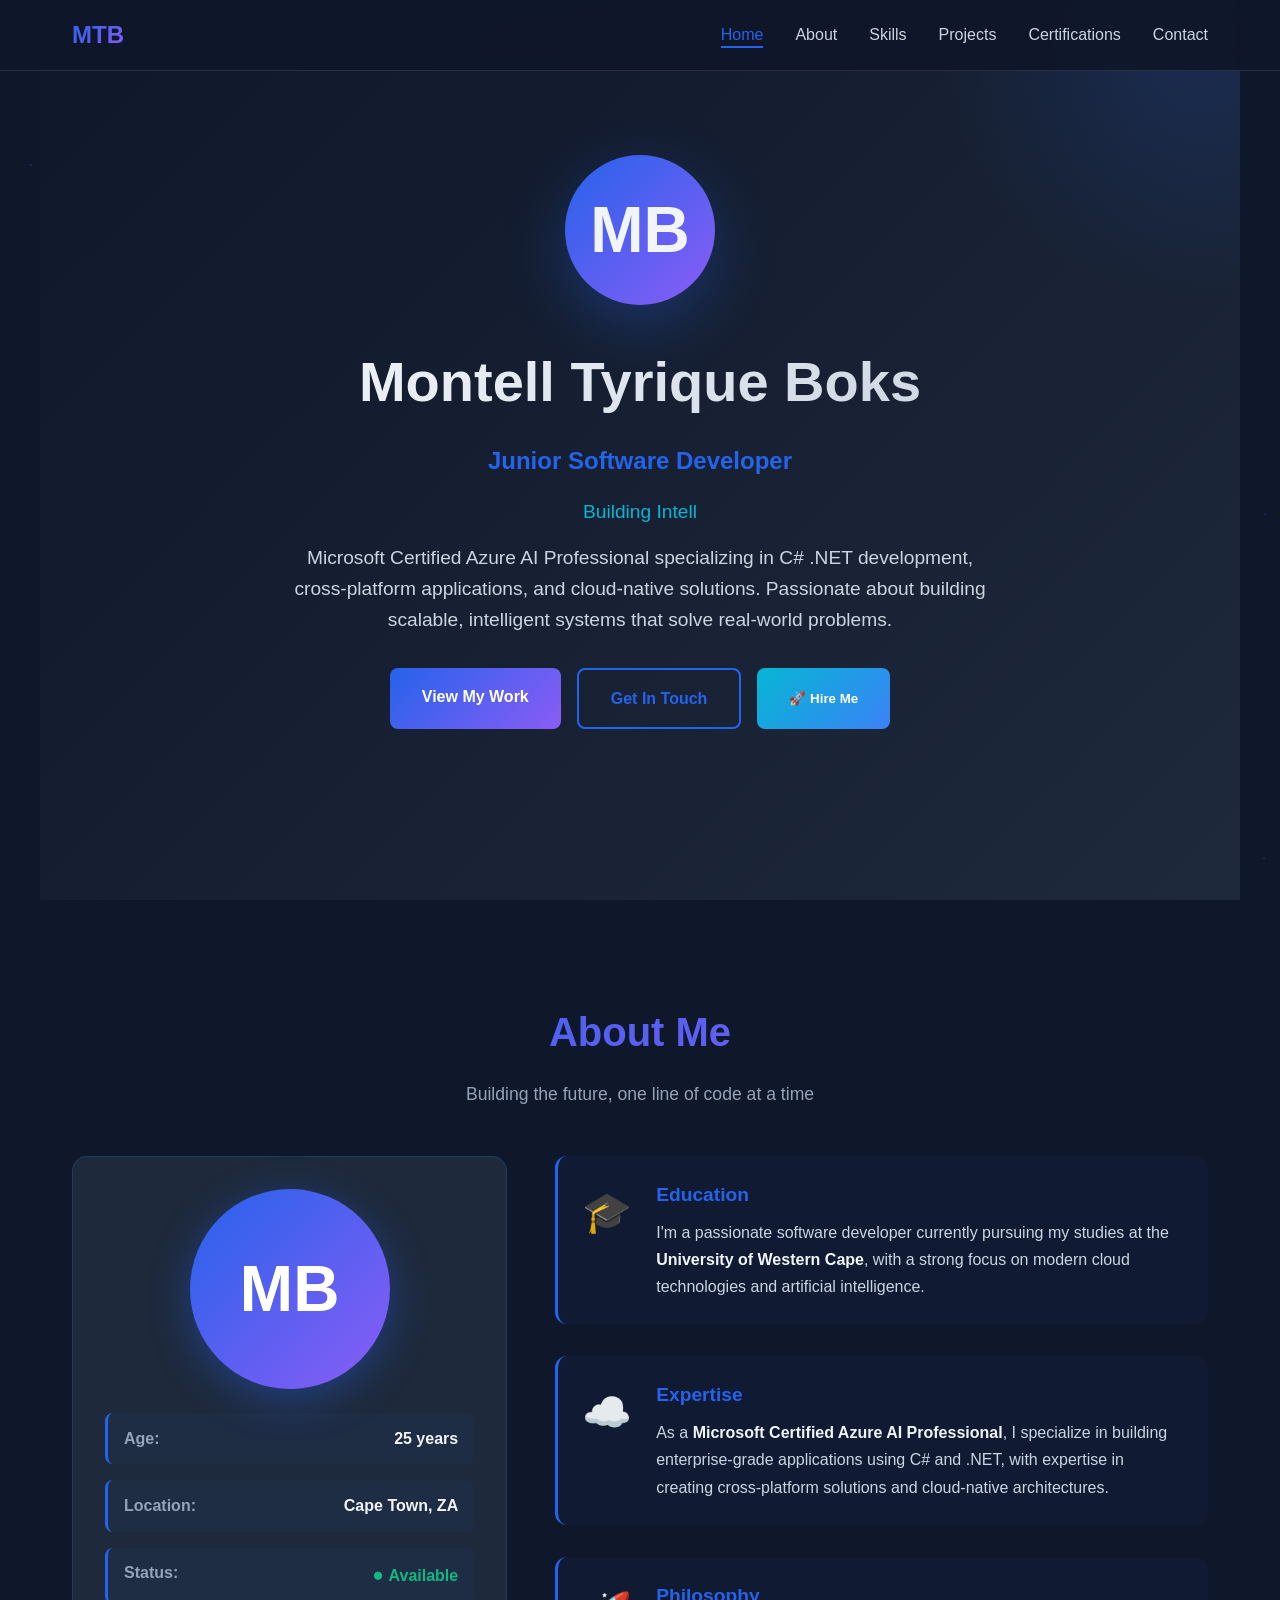
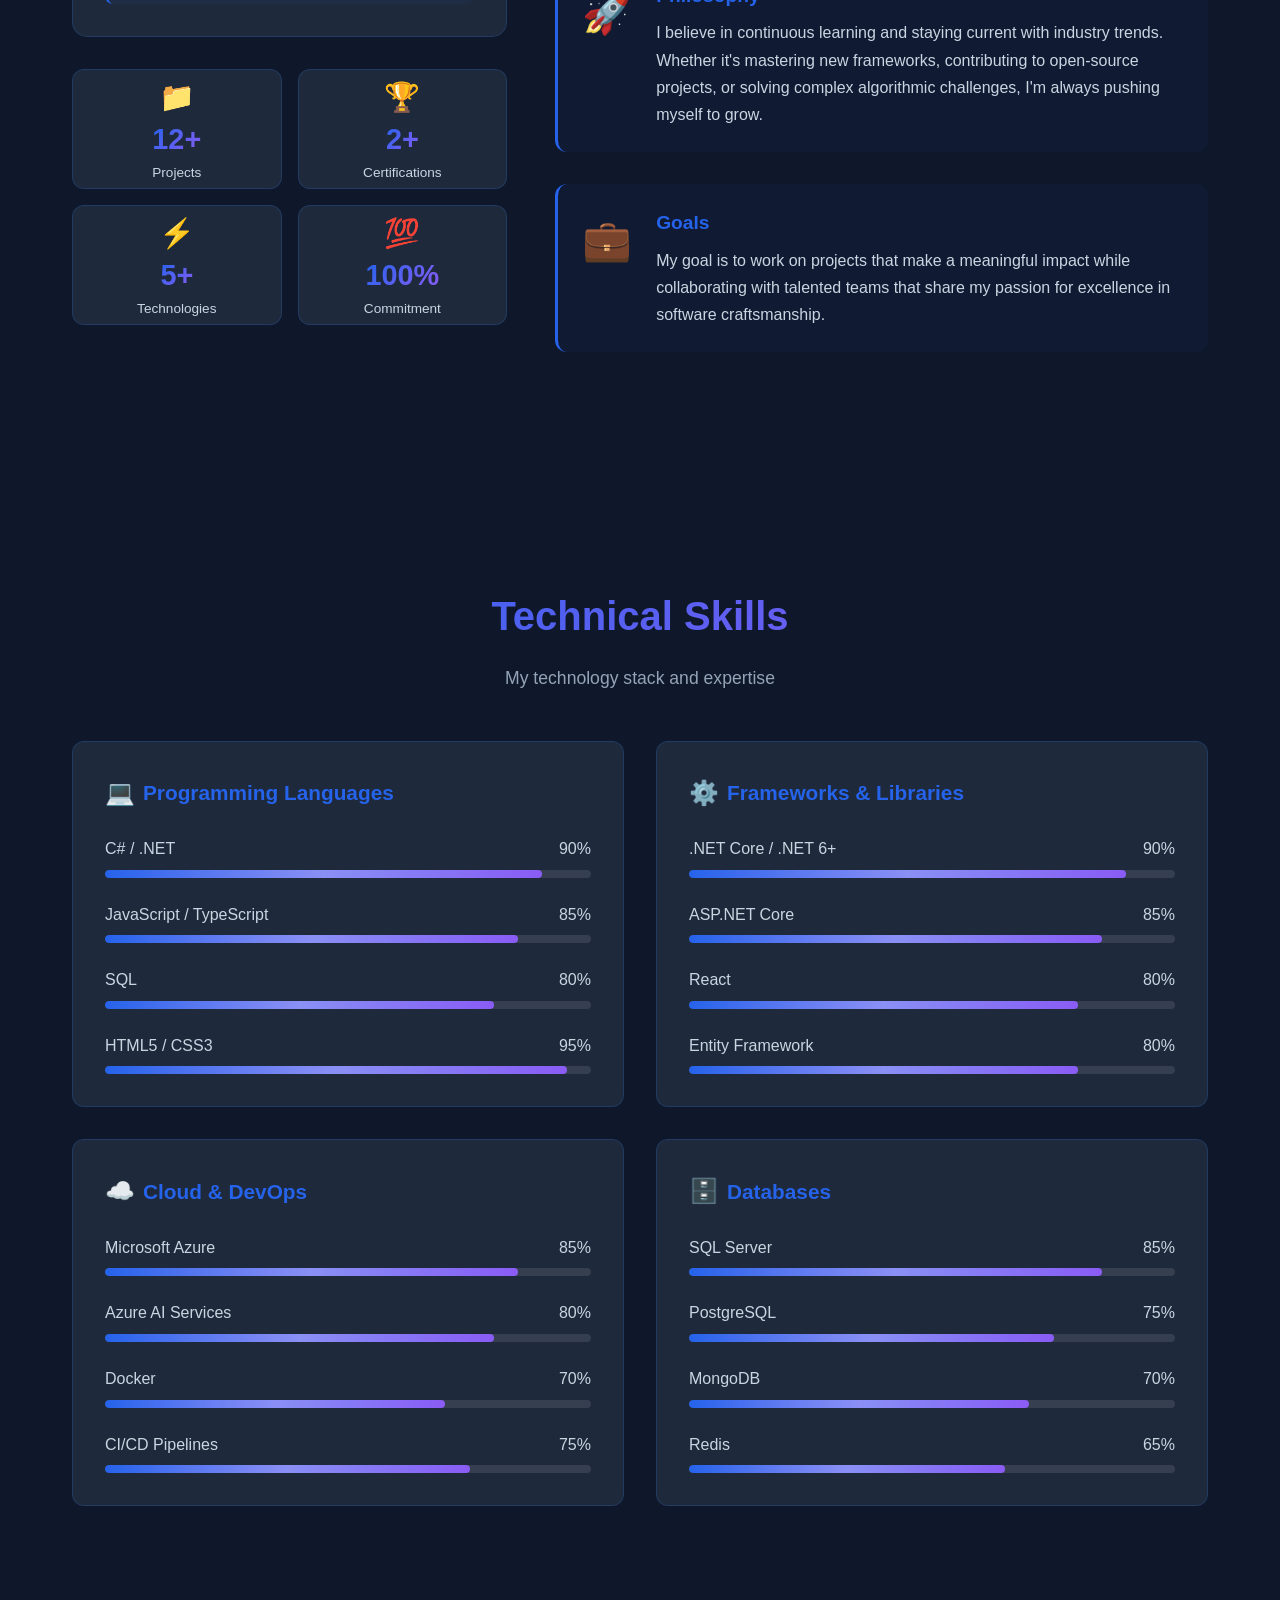
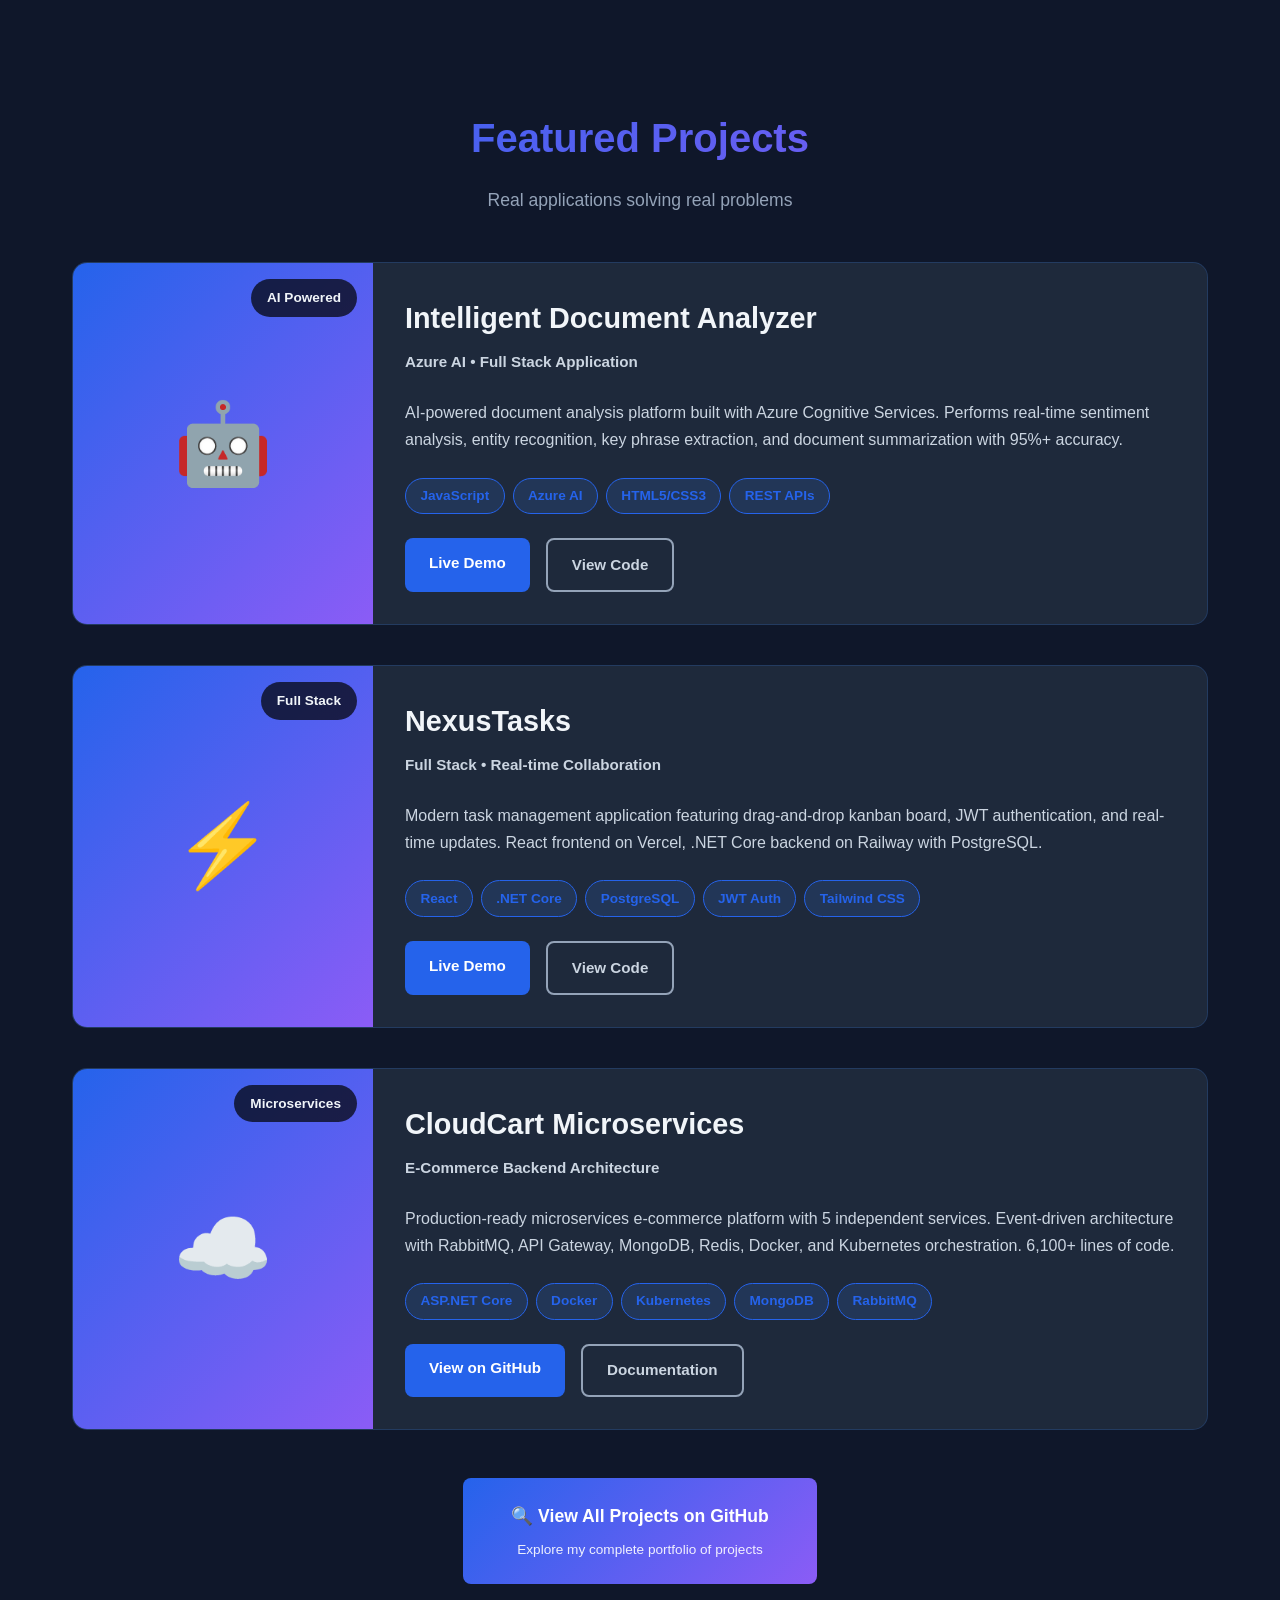
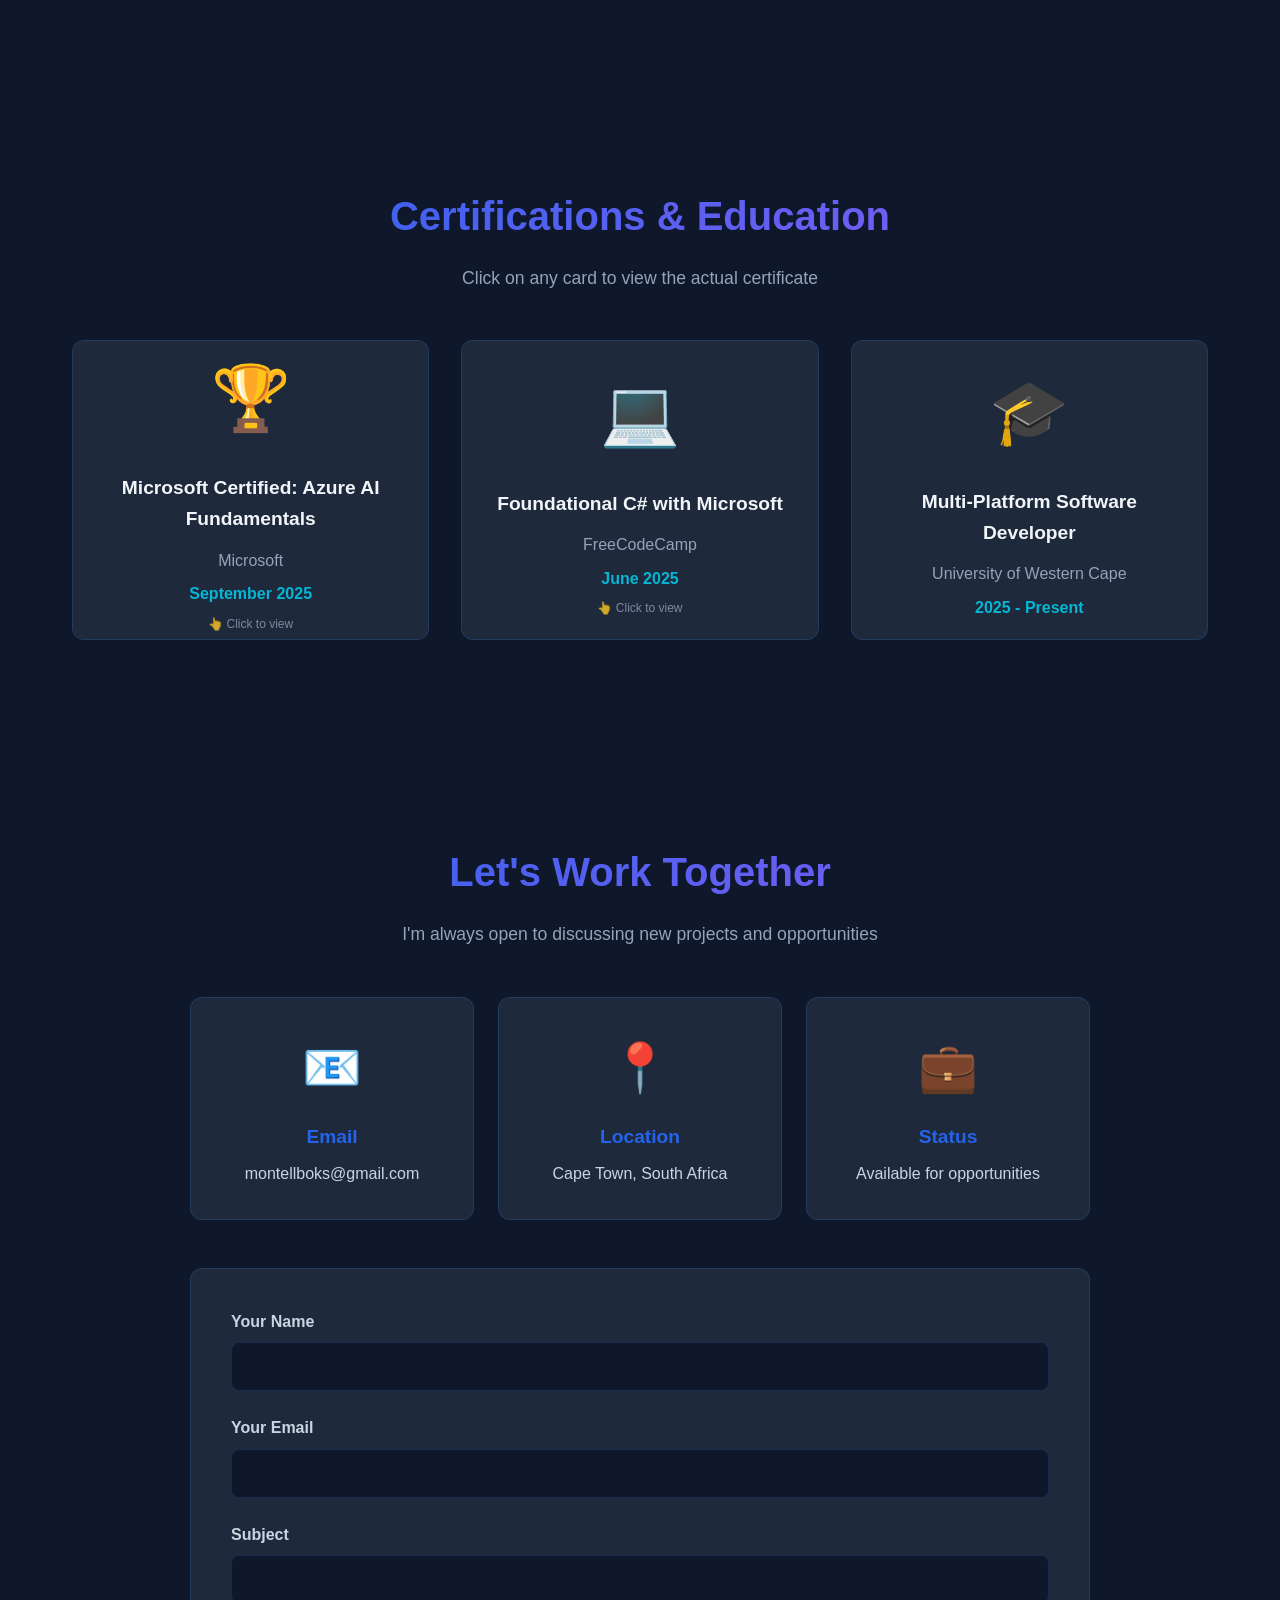
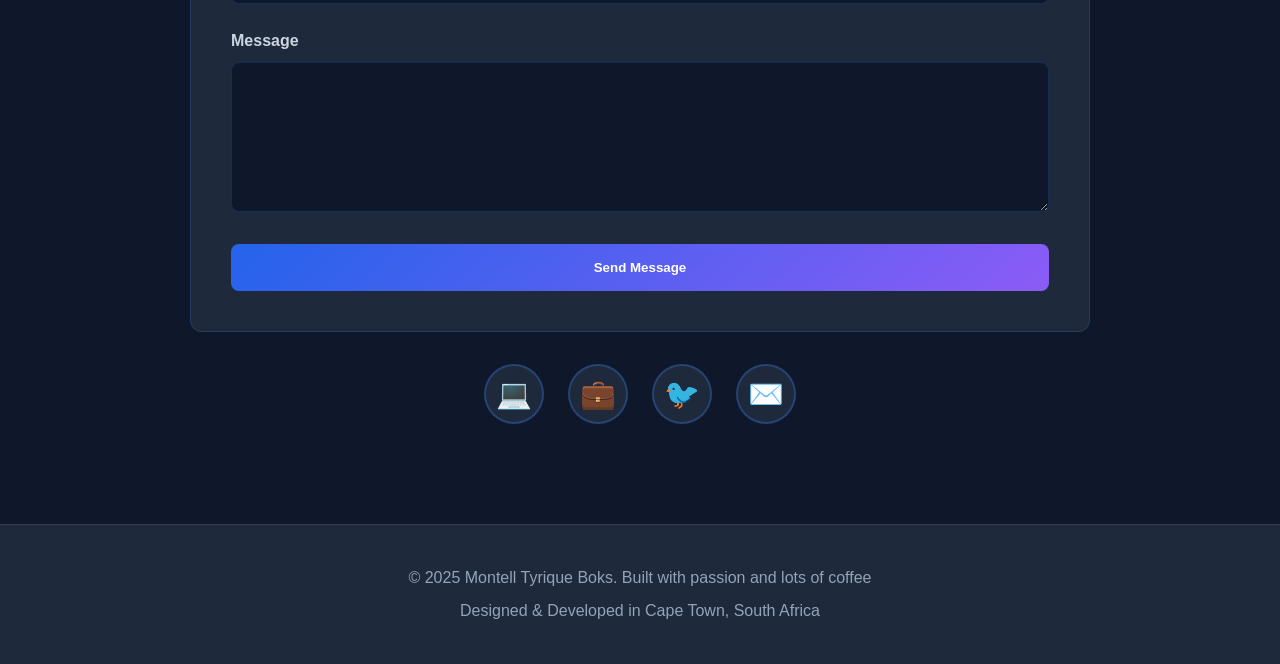
==== index.html @ 9120f316 "Add interactive flip cards with actual certificate images" ====
<!DOCTYPE html>
<html lang="en">
<head>
    <meta charset="UTF-8">
    <meta name="viewport" content="width=device-width, initial-scale=1.0">
    <title>Montell Tyrique Boks | Full Stack Developer | C# .NET | Azure AI</title>
    
    <!-- Meta tags for SEO and social sharing -->
    <meta name="description" content="Montell Tyrique Boks - Junior Software Developer specializing in C# .NET development, Azure Cloud, and AI solutions. Microsoft Certified Azure AI Professional based in Cape Town, South Africa.">
    <meta name="keywords" content="Montell Boks, Montell Tyrique Boks, Software Developer, C# Developer, .NET Developer, Azure Developer, Full Stack Developer, Cape Town Developer, South Africa Developer">
    <meta name="author" content="Montell Tyrique Boks">
    <meta name="robots" content="index, follow">
    <link rel="canonical" href="https://calm-dune-0801d2110.1.azurestaticapps.net/">
    
    <!-- Social media preview tags -->
    <meta property="og:title" content="Montell Tyrique Boks | Full Stack Developer">
    <meta property="og:description" content="Junior Software Developer specializing in C# .NET, Azure Cloud, and AI solutions. Microsoft Certified Azure AI Professional.">
    <meta property="og:type" content="website">
    <meta property="og:url" content="https://calm-dune-0801d2110.1.azurestaticapps.net/">
    <meta property="og:site_name" content="Montell Boks Portfolio">
    
    <!-- Twitter sharing tags -->
    <meta name="twitter:card" content="summary_large_image">
    <meta name="twitter:title" content="Montell Tyrique Boks | Full Stack Developer">
    <meta name="twitter:description" content="Junior Software Developer specializing in C# .NET, Azure Cloud, and AI solutions.">
    
    <!-- Structured data for better Google search results -->
    <script type="application/ld+json">
    {
      "@context": "https://schema.org",
      "@type": "Person",
      "name": "Montell Tyrique Boks",
      "alternateName": "Montell Boks",
      "jobTitle": "Junior Software Developer",
      "description": "Microsoft Certified Azure AI Professional specializing in C# .NET development and cloud-native solutions",
      "url": "https://calm-dune-0801d2110.1.azurestaticapps.net/",
      "address": {
        "@type": "PostalAddress",
        "addressLocality": "Cape Town",
        "addressCountry": "ZA"
      },
      "alumniOf": {
        "@type": "Organization",
        "name": "University of Western Cape"
      },
      "knowsAbout": ["C#", ".NET", "Azure", "JavaScript", "React", "Docker", "Kubernetes", "Artificial Intelligence"],
      "hasCredential": [
        {
          "@type": "EducationalOccupationalCredential",
          "name": "Microsoft Certified: Azure AI Fundamentals"
        },
        {
          "@type": "EducationalOccupationalCredential",
          "name": "Foundational C# Certification"
        }
      ]
    }
    </script>
    
    <link rel="stylesheet" href="styles.css">
</head>
<body>
    <div id="particles"></div>

    <nav id="navbar">
        <div class="container">
            <div class="logo">MTB</div>
            <ul>
                <li><a href="#home" class="nav-link active">Home</a></li>
                <li><a href="#about" class="nav-link">About</a></li>
                <li><a href="#skills" class="nav-link">Skills</a></li>
                <li><a href="#projects" class="nav-link">Projects</a></li>
                <li><a href="#certifications" class="nav-link">Certifications</a></li>
                <li><a href="#contact" class="nav-link">Contact</a></li>
            </ul>
        </div>
    </nav>

    <!-- Main hero/landing section -->
    <section class="hero visible" id="home">
        <div class="hero-content">
            <div class="hero-avatar">MB</div>
            <h1>Montell Tyrique Boks</h1>
            <div class="subtitle">Junior Software Developer</div>
            <div class="typing-text" id="typingText"></div>
            <p class="tagline">Microsoft Certified Azure AI Professional specializing in C# .NET development, cross-platform applications, and cloud-native solutions. Passionate about building scalable, intelligent systems that solve real-world problems.</p>
            <div class="hero-buttons">
                <a href="#projects" class="btn btn-primary">View My Work</a>
                <a href="#contact" class="btn btn-secondary">Get In Touch</a>
                <button class="btn btn-accent" id="hireMeBtn">🚀 Hire Me</button>
            </div>
        </div>
    </section>

    <!-- About me section with profile info -->
    <section id="about" class="section reveal">
        <div class="container">
            <h2>About Me</h2>
            <p class="section-subtitle">Building the future, one line of code at a time</p>
            <div class="about-content">
                <div class="about-left">
                    <div class="profile-image-container">
                        <div class="profile-image">
                            <div class="profile-placeholder">
                                <span>MB</span>
                            </div>
                            <!-- TODO: Replace placeholder with actual photo when ready -->
                            <!-- <img src="your-photo.jpg" alt="Montell Boks"> -->
                        </div>
                        <div class="profile-info-quick">
                            <div class="quick-info-item">
                                <span class="info-label">Age:</span>
                                <span class="info-value">25 years</span>
                            </div>
                            <div class="quick-info-item">
                                <span class="info-label">Location:</span>
                                <span class="info-value">Cape Town, ZA</span>
                            </div>
                            <div class="quick-info-item">
                                <span class="info-label">Status:</span>
                                <span class="info-value status-available">Available</span>
                            </div>
                        </div>
                    </div>
                    <div class="stats-grid">
                        <div class="stat-card flip-card">
                            <div class="flip-card-inner">
                                <div class="flip-card-front">
                                    <div class="stat-icon">📁</div>
                                    <div class="stat-number">12+</div>
                                    <div class="stat-label">Projects</div>
                                </div>
                                <div class="flip-card-back">
                                    <h4>Projects</h4>
                                    <p>Real-world applications including AI tools, full-stack web apps, and microservices.</p>
                                </div>
                            </div>
                        </div>
                        <div class="stat-card flip-card">
                            <div class="flip-card-inner">
                                <div class="flip-card-front">
                                    <div class="stat-icon">🏆</div>
                                    <div class="stat-number">2+</div>
                                    <div class="stat-label">Certifications</div>
                                </div>
                                <div class="flip-card-back">
                                    <h4>Certifications</h4>
                                    <p>Microsoft Azure AI Fundamentals & Foundational C# certification.</p>
                                </div>
                            </div>
                        </div>
                        <div class="stat-card flip-card">
                            <div class="flip-card-inner">
                                <div class="flip-card-front">
                                    <div class="stat-icon">⚡</div>
                                    <div class="stat-number">5+</div>
                                    <div class="stat-label">Technologies</div>
                                </div>
                                <div class="flip-card-back">
                                    <h4>Tech Stack</h4>
                                    <p>C#/.NET, JavaScript/React, Azure Cloud, Docker/Kubernetes, SQL/NoSQL.</p>
                                </div>
                            </div>
                        </div>
                        <div class="stat-card flip-card">
                            <div class="flip-card-inner">
                                <div class="flip-card-front">
                                    <div class="stat-icon">💯</div>
                                    <div class="stat-number">100%</div>
                                    <div class="stat-label">Commitment</div>
                                </div>
                                <div class="flip-card-back">
                                    <h4>Dedication</h4>
                                    <p>High-quality code, meeting deadlines, delivering excellence.</p>
                                </div>
                            </div>
                        </div>
                    </div>
                </div>
                <div class="about-text">
                    <div class="about-highlight">
                        <div class="highlight-icon">🎓</div>
                        <div>
                            <h4>Education</h4>
                            <p>I'm a passionate software developer currently pursuing my studies at the <strong>University of Western Cape</strong>, with a strong focus on modern cloud technologies and artificial intelligence.</p>
                        </div>
                    </div>
                    <div class="about-highlight">
                        <div class="highlight-icon">☁️</div>
                        <div>
                            <h4>Expertise</h4>
                            <p>As a <strong>Microsoft Certified Azure AI Professional</strong>, I specialize in building enterprise-grade applications using C# and .NET, with expertise in creating cross-platform solutions and cloud-native architectures.</p>
                        </div>
                    </div>
                    <div class="about-highlight">
                        <div class="highlight-icon">🚀</div>
                        <div>
                            <h4>Philosophy</h4>
                            <p>I believe in continuous learning and staying current with industry trends. Whether it's mastering new frameworks, contributing to open-source projects, or solving complex algorithmic challenges, I'm always pushing myself to grow.</p>
                        </div>
                    </div>
                    <div class="about-highlight">
                        <div class="highlight-icon">💼</div>
                        <div>
                            <h4>Goals</h4>
                            <p>My goal is to work on projects that make a meaningful impact while collaborating with talented teams that share my passion for excellence in software craftsmanship.</p>
                        </div>
                    </div>
                </div>
            </div>
        </div>
    </section>

    <!-- Technical skills with animated progress bars -->
    <section id="skills" class="section reveal">
        <div class="container">
            <h2>Technical Skills</h2>
            <p class="section-subtitle">My technology stack and expertise</p>
            <div class="skills-grid">
                <div class="skill-category">
                    <h3><span class="skill-icon">💻</span> Programming Languages</h3>
                    <div class="skill">
                        <div class="skill-info">
                            <span>C# / .NET</span>
                            <span>90%</span>
                        </div>
                        <div class="skill-bar">
                            <div class="skill-fill" style="width: 90%"></div>
                        </div>
                    </div>
                    <div class="skill">
                        <div class="skill-info">
                            <span>JavaScript / TypeScript</span>
                            <span>85%</span>
                        </div>
                        <div class="skill-bar">
                            <div class="skill-fill" style="width: 85%"></div>
                        </div>
                    </div>
                    <div class="skill">
                        <div class="skill-info">
                            <span>SQL</span>
                            <span>80%</span>
                        </div>
                        <div class="skill-bar">
                            <div class="skill-fill" style="width: 80%"></div>
                        </div>
                    </div>
                    <div class="skill">
                        <div class="skill-info">
                            <span>HTML5 / CSS3</span>
                            <span>95%</span>
                        </div>
                        <div class="skill-bar">
                            <div class="skill-fill" style="width: 95%"></div>
                        </div>
                    </div>
                </div>

                <div class="skill-category">
                    <h3><span class="skill-icon">⚙️</span> Frameworks & Libraries</h3>
                    <div class="skill">
                        <div class="skill-info">
                            <span>.NET Core / .NET 6+</span>
                            <span>90%</span>
                        </div>
                        <div class="skill-bar">
                            <div class="skill-fill" style="width: 90%"></div>
                        </div>
                    </div>
                    <div class="skill">
                        <div class="skill-info">
                            <span>ASP.NET Core</span>
                            <span>85%</span>
                        </div>
                        <div class="skill-bar">
                            <div class="skill-fill" style="width: 85%"></div>
                        </div>
                    </div>
                    <div class="skill">
                        <div class="skill-info">
                            <span>React</span>
                            <span>80%</span>
                        </div>
                        <div class="skill-bar">
                            <div class="skill-fill" style="width: 80%"></div>
                        </div>
                    </div>
                    <div class="skill">
                        <div class="skill-info">
                            <span>Entity Framework</span>
                            <span>80%</span>
                        </div>
                        <div class="skill-bar">
                            <div class="skill-fill" style="width: 80%"></div>
                        </div>
                    </div>
                </div>

                <div class="skill-category">
                    <h3><span class="skill-icon">☁️</span> Cloud & DevOps</h3>
                    <div class="skill">
                        <div class="skill-info">
                            <span>Microsoft Azure</span>
                            <span>85%</span>
                        </div>
                        <div class="skill-bar">
                            <div class="skill-fill" style="width: 85%"></div>
                        </div>
                    </div>
                    <div class="skill">
                        <div class="skill-info">
                            <span>Azure AI Services</span>
                            <span>80%</span>
                        </div>
                        <div class="skill-bar">
                            <div class="skill-fill" style="width: 80%"></div>
                        </div>
                    </div>
                    <div class="skill">
                        <div class="skill-info">
                            <span>Docker</span>
                            <span>70%</span>
                        </div>
                        <div class="skill-bar">
                            <div class="skill-fill" style="width: 70%"></div>
                        </div>
                    </div>
                    <div class="skill">
                        <div class="skill-info">
                            <span>CI/CD Pipelines</span>
                            <span>75%</span>
                        </div>
                        <div class="skill-bar">
                            <div class="skill-fill" style="width: 75%"></div>
                        </div>
                    </div>
                </div>

                <div class="skill-category">
                    <h3><span class="skill-icon">🗄️</span> Databases</h3>
                    <div class="skill">
                        <div class="skill-info">
                            <span>SQL Server</span>
                            <span>85%</span>
                        </div>
                        <div class="skill-bar">
                            <div class="skill-fill" style="width: 85%"></div>
                        </div>
                    </div>
                    <div class="skill">
                        <div class="skill-info">
                            <span>PostgreSQL</span>
                            <span>75%</span>
                        </div>
                        <div class="skill-bar">
                            <div class="skill-fill" style="width: 75%"></div>
                        </div>
                    </div>
                    <div class="skill">
                        <div class="skill-info">
                            <span>MongoDB</span>
                            <span>70%</span>
                        </div>
                        <div class="skill-bar">
                            <div class="skill-fill" style="width: 70%"></div>
                        </div>
                    </div>
                    <div class="skill">
                        <div class="skill-info">
                            <span>Redis</span>
                            <span>65%</span>
                        </div>
                        <div class="skill-bar">
                            <div class="skill-fill" style="width: 65%"></div>
                        </div>
                    </div>
                </div>
            </div>
        </div>
    </section>

    <!-- Featured projects showcase -->
    <section id="projects" class="section reveal">
        <div class="container">
            <h2>Featured Projects</h2>
            <p class="section-subtitle">Real applications solving real problems</p>
            <div class="projects-grid">
                <div class="project-card">
                    <div class="project-image">
                        <span class="project-emoji">🤖</span>
                        <div class="project-badge">AI Powered</div>
                    </div>
                    <div class="project-content">
                        <h3>Intelligent Document Analyzer</h3>
                        <p class="project-type">Azure AI • Full Stack Application</p>
                        <p>AI-powered document analysis platform built with Azure Cognitive Services. Performs real-time sentiment analysis, entity recognition, key phrase extraction, and document summarization with 95%+ accuracy.</p>
                        <div class="tech-tags">
                            <span>JavaScript</span>
                            <span>Azure AI</span>
                            <span>HTML5/CSS3</span>
                            <span>REST APIs</span>
                        </div>
                        <div class="project-links">
                            <a href="https://monty0206.github.io/document-analyzer/" target="_blank" class="btn-demo">Live Demo</a>
                            <a href="https://github.com/Monty0206/document-analyzer" target="_blank" class="btn-code">View Code</a>
                        </div>
                    </div>
                </div>

                <div class="project-card">
                    <div class="project-image">
                        <span class="project-emoji">⚡</span>
                        <div class="project-badge">Full Stack</div>
                    </div>
                    <div class="project-content">
                        <h3>NexusTasks</h3>
                        <p class="project-type">Full Stack • Real-time Collaboration</p>
                        <p>Modern task management application featuring drag-and-drop kanban board, JWT authentication, and real-time updates. React frontend on Vercel, .NET Core backend on Railway with PostgreSQL.</p>
                        <div class="tech-tags">
                            <span>React</span>
                            <span>.NET Core</span>
                            <span>PostgreSQL</span>
                            <span>JWT Auth</span>
                            <span>Tailwind CSS</span>
                        </div>
                        <div class="project-links">
                            <a href="https://nexustasks.vercel.app" target="_blank" class="btn-demo">Live Demo</a>
                            <a href="https://github.com/Monty0206/nexustasks" target="_blank" class="btn-code">View Code</a>
                        </div>
                    </div>
                </div>

                <div class="project-card">
                    <div class="project-image">
                        <span class="project-emoji">☁️</span>
                        <div class="project-badge">Microservices</div>
                    </div>
                    <div class="project-content">
                        <h3>CloudCart Microservices</h3>
                        <p class="project-type">E-Commerce Backend Architecture</p>
                        <p>Production-ready microservices e-commerce platform with 5 independent services. Event-driven architecture with RabbitMQ, API Gateway, MongoDB, Redis, Docker, and Kubernetes orchestration. 6,100+ lines of code.</p>
                        <div class="tech-tags">
                            <span>ASP.NET Core</span>
                            <span>Docker</span>
                            <span>Kubernetes</span>
                            <span>MongoDB</span>
                            <span>RabbitMQ</span>
                        </div>
                        <div class="project-links">
                            <a href="https://github.com/Monty0206/CloudCart-Microservices" target="_blank" class="btn-demo">View on GitHub</a>
                            <a href="https://github.com/Monty0206/CloudCart-Microservices/blob/main/README.md" target="_blank" class="btn-code">Documentation</a>
                        </div>
                    </div>
                </div>

                <!-- Project card template for adding new projects later -->
                <!-- 
                <div class="project-card">
                    <div class="project-image">
                        <span class="project-emoji">🎯</span>
                        <div class="project-badge">Badge Text</div>
                    </div>
                    <div class="project-content">
                        <h3>Project Title</h3>
                        <p class="project-type">Type • Tech Stack</p>
                        <p>Brief description of what this project does and the problems it solves.</p>
                        <div class="tech-tags">
                            <span>Tech1</span>
                            <span>Tech2</span>
                            <span>Tech3</span>
                        </div>
                        <div class="project-links">
                            <a href="#" target="_blank" class="btn-demo">Live Demo</a>
                            <a href="#" target="_blank" class="btn-code">View Code</a>
                        </div>
                    </div>
                </div>
                -->
            </div>
            <div class="view-more-projects">
                <a href="https://github.com/Monty0206?tab=repositories" target="_blank" class="btn btn-primary btn-large">
                    <span>🔍 View All Projects on GitHub</span>
                    <small>Explore my complete portfolio of projects</small>
                </a>
            </div>
        </div>
    </section>

    <!-- Professional certifications and credentials -->
    <section id="certifications" class="section reveal">
        <div class="container">
            <h2>Certifications & Education</h2>
            <p class="section-subtitle">Click on any card to view the actual certificate</p>
            <div class="cert-grid">
                <div class="cert-card cert-flip-card" onclick="this.classList.toggle('flipped')">
                    <div class="cert-flip-inner">
                        <div class="cert-flip-front">
                            <div class="cert-icon">🏆</div>
                            <h3>Microsoft Certified: Azure AI Fundamentals</h3>
                            <p class="cert-org">Microsoft</p>
                            <p class="cert-date">September 2025</p>
                            <p class="flip-hint-small">👆 Click to view</p>
                        </div>
                        <div class="cert-flip-back">
                            <img src="images/azure-ai-cert.png" alt="Azure AI Certificate">
                        </div>
                    </div>
                </div>
                <div class="cert-card cert-flip-card" onclick="this.classList.toggle('flipped')">
                    <div class="cert-flip-inner">
                        <div class="cert-flip-front">
                            <div class="cert-icon">💻</div>
                            <h3>Foundational C# with Microsoft</h3>
                            <p class="cert-org">FreeCodeCamp</p>
                            <p class="cert-date">June 2025</p>
                            <p class="flip-hint-small">👆 Click to view</p>
                        </div>
                        <div class="cert-flip-back">
                            <img src="images/freecodecamp-cert.png" alt="FreeCodeCamp Certificate">
                        </div>
                    </div>
                </div>
                <div class="cert-card" style="height: 300px; padding: 2.5rem; display: flex; flex-direction: column; justify-content: center; align-items: center;">
                    <div class="cert-icon">🎓</div>
                    <h3>Multi-Platform Software Developer</h3>
                    <p class="cert-org">University of Western Cape</p>
                    <p class="cert-date">2025 - Present</p>
                </div>
            </div>
        </div>
    </section>

    <!-- Contact form and information -->
    <section id="contact" class="section reveal">
        <div class="container">
            <h2>Let's Work Together</h2>
            <p class="section-subtitle">I'm always open to discussing new projects and opportunities</p>
            <div class="contact-container">
                <div class="contact-info-cards">
                    <div class="info-card">
                        <div class="info-icon">📧</div>
                        <h4>Email</h4>
                        <p>montellboks@gmail.com</p>
                    </div>
                    <div class="info-card">
                        <div class="info-icon">📍</div>
                        <h4>Location</h4>
                        <p>Cape Town, South Africa</p>
                    </div>
                    <div class="info-card">
                        <div class="info-icon">💼</div>
                        <h4>Status</h4>
                        <p>Available for opportunities</p>
                    </div>
                </div>
                <form class="contact-form" action="https://formspree.io/f/mjkaeoqw" method="POST">
                    <div class="form-group">
                        <label for="name">Your Name</label>
                        <input type="text" id="name" name="name" required>
                    </div>
                    <div class="form-group">
                        <label for="email">Your Email</label>
                        <input type="email" id="email" name="email" required>
                    </div>
                    <div class="form-group">
                        <label for="subject">Subject</label>
                        <input type="text" id="subject" name="subject" required>
                    </div>
                    <div class="form-group">
                        <label for="message">Message</label>
                        <textarea id="message" name="message" required></textarea>
                    </div>
                    <button type="submit" class="btn btn-primary btn-full">Send Message</button>
                </form>
                <div class="social-links">
                    <a href="https://github.com/Monty0206" target="_blank" title="GitHub">💻</a>
                    <a href="https://linkedin.com/in/montell-boks-37b9a219b" target="_blank" title="LinkedIn">💼</a>
                    <a href="https://twitter.com/montellboks" target="_blank" title="Twitter">🐦</a>
                    <a href="mailto:montellboks@gmail.com" title="Email">✉️</a>
                </div>
            </div>
        </div>
    </section>

    <!-- Hire me modal with detailed value propositions -->
    <div id="hireMeModal" class="modal">
        <div class="modal-content">
            <span class="modal-close" id="closeModal">&times;</span>
            <h2 class="modal-title">Why You Should Hire Me</h2>
            <p class="modal-subtitle">A proven track record of delivering high-impact solutions</p>
            
            <!-- My value propositions -->
            <div class="value-grid">
                <div class="value-card">
                    <div class="value-icon">🚀</div>
                    <h3>Fast Learner & Problem Solver</h3>
                    <p>Quickly adapt to new technologies and frameworks. Self-taught in Azure AI, microservices architecture, and modern full-stack development.</p>
                </div>
                <div class="value-card">
                    <div class="value-icon">💡</div>
                    <h3>Innovation-Driven</h3>
                    <p>Built AI-powered applications using Azure Cognitive Services with 95%+ accuracy. Always exploring cutting-edge solutions to complex problems.</p>
                </div>
                <div class="value-card">
                    <div class="value-icon">🎯</div>
                    <h3>Results-Oriented</h3>
                    <p>Delivered production-ready applications with 6,100+ lines of enterprise-grade code. Focus on scalability, performance, and user experience.</p>
                </div>
            </div>

            <!-- Notable achievements and metrics -->
            <div class="achievements-section">
                <h3 class="section-heading">Key Achievements</h3>
                <div class="achievements-grid">
                    <div class="achievement-card">
                        <div class="achievement-icon">🏆</div>
                        <div class="achievement-content">
                            <h4>Microsoft Certified</h4>
                            <p>Azure AI Fundamentals - Demonstrating expertise in cloud AI services and intelligent applications</p>
                        </div>
                    </div>
                    <div class="achievement-card">
                        <div class="achievement-icon">⚡</div>
                        <div class="achievement-content">
                            <h4>Full-Stack Excellence</h4>
                            <p>Built and deployed complete applications from React frontends to .NET Core backends with PostgreSQL databases</p>
                        </div>
                    </div>
                    <div class="achievement-card">
                        <div class="achievement-icon">☁️</div>
                        <div class="achievement-content">
                            <h4>Cloud-Native Architecture</h4>
                            <p>Designed microservices platform with Docker, Kubernetes, and event-driven architecture using RabbitMQ</p>
                        </div>
                    </div>
                    <div class="achievement-card">
                        <div class="achievement-icon">🔐</div>
                        <div class="achievement-content">
                            <h4>Security Best Practices</h4>
                            <p>Implemented JWT authentication, secure API endpoints, and followed industry-standard security protocols</p>
                        </div>
                    </div>
                </div>
            </div>

            <!-- Skills and expertise breakdown -->
            <div class="expertise-section">
                <h3 class="section-heading">What I Bring to Your Team</h3>
                <div class="expertise-grid">
                    <div class="expertise-column">
                        <h4>💻 Technical Skills</h4>
                        <ul>
                            <li>C# / .NET Core & ASP.NET</li>
                            <li>React, JavaScript, TypeScript</li>
                            <li>Azure Cloud Services & AI</li>
                            <li>Docker & Kubernetes</li>
                            <li>SQL Server, PostgreSQL, MongoDB</li>
                            <li>RESTful APIs & Microservices</li>
                        </ul>
                    </div>
                    <div class="expertise-column">
                        <h4>🌟 Soft Skills</h4>
                        <ul>
                            <li>Strong problem-solving abilities</li>
                            <li>Excellent communication</li>
                            <li>Self-motivated & proactive</li>
                            <li>Team collaboration</li>
                            <li>Continuous learning mindset</li>
                            <li>Attention to detail</li>
                        </ul>
                    </div>
                    <div class="expertise-column">
                        <h4>🎯 Project Impact</h4>
                        <ul>
                            <li>12+ completed projects</li>
                            <li>6,100+ lines of production code</li>
                            <li>95%+ AI accuracy rates</li>
                            <li>Real-time application features</li>
                            <li>Scalable architecture design</li>
                            <li>Clean, maintainable code</li>
                        </ul>
                    </div>
                </div>
            </div>

            <!-- Project highlights for recruiters -->
            <div class="project-highlights">
                <h3 class="section-heading">Featured Work</h3>
                <div class="highlight-grid">
                    <a href="https://monty0206.github.io/document-analyzer/" target="_blank" class="highlight-card">
                        <div class="highlight-image">
                            <div class="highlight-badge">AI Powered</div>
                            <span class="highlight-emoji">🤖</span>
                        </div>
                        <div class="highlight-info">
                            <h4>Intelligent Document Analyzer</h4>
                            <p>Azure AI platform for real-time document analysis</p>
                            <span class="highlight-link">View Live Demo →</span>
                        </div>
                    </a>
                    <a href="https://nexustasks.vercel.app" target="_blank" class="highlight-card">
                        <div class="highlight-image">
                            <div class="highlight-badge">Full Stack</div>
                            <span class="highlight-emoji">⚡</span>
                        </div>
                        <div class="highlight-info">
                            <h4>NexusTasks Platform</h4>
                            <p>Modern task management with React & .NET Core</p>
                            <span class="highlight-link">View Live Demo →</span>
                        </div>
                    </a>
                    <a href="https://github.com/Monty0206/CloudCart-Microservices" target="_blank" class="highlight-card">
                        <div class="highlight-image">
                            <div class="highlight-badge">Microservices</div>
                            <span class="highlight-emoji">☁️</span>
                        </div>
                        <div class="highlight-info">
                            <h4>CloudCart E-Commerce</h4>
                            <p>Enterprise microservices with Kubernetes</p>
                            <span class="highlight-link">View on GitHub →</span>
                        </div>
                    </a>
                </div>
            </div>

            <!-- Final call to action -->
            <div class="modal-cta">
                <h3>Ready to Build Something Amazing Together?</h3>
                <p>I'm passionate about creating innovative solutions that make a real impact. Let's discuss how I can contribute to your team's success.</p>
                <div class="modal-buttons">
                    <a href="#contact" class="btn btn-primary">📧 Get In Touch</a>
                    <a href="https://github.com/Monty0206?tab=repositories" target="_blank" class="btn btn-secondary">🔍 View All Projects</a>
                </div>
            </div>
        </div>
    </div>

    <footer>
        <p>&copy; 2025 Montell Tyrique Boks. Built with passion and lots of coffee </p>
        <p>Designed & Developed in Cape Town, South Africa </p>
    </footer>

    <a href="#" class="back-to-top" id="backToTop"></a>

    <script src="script.js"></script>
    <script>
        // Typing Animation
        const typingTexts = [
            'Building Intelligent Solutions',
            'Cloud-Native Architect',
            'AI Enthusiast',
            'Problem Solver'
        ];
        let textIndex = 0;
        let charIndex = 0;
        let isDeleting = false;
        const typingElement = document.getElementById('typingText');

        function type() {
            const currentText = typingTexts[textIndex];
            
            if (isDeleting) {
                typingElement.textContent = currentText.substring(0, charIndex - 1);
                charIndex--;
            } else {
                typingElement.textContent = currentText.substring(0, charIndex + 1);
                charIndex++;
            }

            let typeSpeed = isDeleting ? 50 : 100;

            if (!isDeleting && charIndex === currentText.length) {
                typeSpeed = 2000;
                isDeleting = true;
            } else if (isDeleting && charIndex === 0) {
                isDeleting = false;
                textIndex = (textIndex + 1) % typingTexts.length;
                typeSpeed = 500;
            }

            setTimeout(type, typeSpeed);
        }
        setTimeout(type, 1000);

        // Hire Me Modal
        const modal = document.getElementById('hireMeModal');
        const hireMeBtn = document.getElementById('hireMeBtn');
        const closeModal = document.getElementById('closeModal');

        hireMeBtn.addEventListener('click', () => {
            modal.classList.add('active');
            document.body.style.overflow = 'hidden';
        });

        closeModal.addEventListener('click', () => {
            modal.classList.remove('active');
            document.body.style.overflow = 'auto';
        });

        window.addEventListener('click', (e) => {
            if (e.target === modal) {
                modal.classList.remove('active');
                document.body.style.overflow = 'auto';
            }
        });

        // Close modal with Escape key
        document.addEventListener('keydown', (e) => {
            if (e.key === 'Escape' && modal.classList.contains('active')) {
                modal.classList.remove('active');
                document.body.style.overflow = 'auto';
            }
        });

        // Smooth scroll for navigation links
        document.querySelectorAll('.nav-link').forEach(link => {
            link.addEventListener('click', (e) => {
                e.preventDefault();
                const targetId = link.getAttribute('href');
                const targetSection = document.querySelector(targetId);
                
                if (targetSection) {
                    targetSection.scrollIntoView({
                        behavior: 'smooth',
                        block: 'start'
                    });
                }
            });
        });

        // Update active nav link on scroll
        const sections = document.querySelectorAll('.section, .hero');
        const navLinks = document.querySelectorAll('.nav-link');

        window.addEventListener('scroll', () => {
            let current = '';
            
            sections.forEach(section => {
                const sectionTop = section.offsetTop;
                const sectionHeight = section.clientHeight;
                if (scrollY >= (sectionTop - 200)) {
                    current = section.getAttribute('id');
                }
            });

            navLinks.forEach(link => {
                link.classList.remove('active');
                if (link.getAttribute('href') === `#${current}`) {
                    link.classList.add('active');
                }
            });
        });
    </script>
</body>
</html>
---- styles.css ----
* {
    margin: 0;
    padding: 0;
    box-sizing: border-box;
}

:root {
    --primary: #2563eb;
    --primary-dark: #1e40af;
    --secondary: #8b5cf6;
    --accent: #06b6d4;
    --bg-dark: #0f172a;
    --bg-card: #1e293b;
    --text-primary: #f1f5f9;
    --text-secondary: #cbd5e1;
    --text-muted: #94a3b8;
}

body {
    font-family: 'Segoe UI', Tahoma, Geneva, Verdana, sans-serif;
    background: var(--bg-dark);
    color: var(--text-primary);
    line-height: 1.6;
    overflow-x: hidden;
}

/* Animated particle background */
#particles {
    position: fixed;
    top: 0;
    left: 0;
    width: 100%;
    height: 100%;
    z-index: 0;
    pointer-events: none;
}

.particle {
    position: absolute;
    width: 2px;
    height: 2px;
    background: var(--primary);
    border-radius: 50%;
    opacity: 0.3;
    animation: float 20s infinite;
}

@keyframes float {
    0%, 100% { transform: translateY(0) translateX(0); }
    50% { transform: translateY(-100px) translateX(50px); }
}

/* Sticky navigation bar */
nav {
    position: fixed;
    top: 0;
    width: 100%;
    background: rgba(15, 23, 42, 0.95);
    backdrop-filter: blur(10px);
    z-index: 1000;
    padding: 1rem 0;
    border-bottom: 1px solid rgba(255, 255, 255, 0.1);
    transition: all 0.3s;
}

nav.scrolled {
    padding: 0.5rem 0;
    box-shadow: 0 4px 20px rgba(0, 0, 0, 0.3);
}

nav .container {
    max-width: 1200px;
    margin: 0 auto;
    padding: 0 2rem;
    display: flex;
    justify-content: space-between;
    align-items: center;
}

nav .logo {
    font-size: 1.5rem;
    font-weight: bold;
    background: linear-gradient(135deg, var(--primary), var(--secondary));
    -webkit-background-clip: text;
    -webkit-text-fill-color: transparent;
    background-clip: text;
}

nav ul {
    display: flex;
    list-style: none;
    gap: 2rem;
}

nav a {
    color: var(--text-secondary);
    text-decoration: none;
    transition: color 0.3s;
    font-weight: 500;
    position: relative;
}

nav a:hover, nav a.active {
    color: var(--primary);
}

nav a::after {
    content: '';
    position: absolute;
    bottom: -5px;
    left: 0;
    width: 0;
    height: 2px;
    background: var(--primary);
    transition: width 0.3s;
}

nav a:hover::after, nav a.active::after {
    width: 100%;
}

/* Landing hero section */
.hero {
    min-height: 100vh;
    display: flex;
    align-items: center;
    justify-content: center;
    background: linear-gradient(135deg, var(--bg-dark) 0%, #1e293b 100%);
    position: relative;
    overflow: hidden;
    padding-top: 80px;
}

.hero::before {
    content: '';
    position: absolute;
    width: 500px;
    height: 500px;
    background: radial-gradient(circle, rgba(37, 99, 235, 0.15) 0%, transparent 70%);
    border-radius: 50%;
    top: -200px;
    right: -200px;
    animation: pulse 8s ease-in-out infinite;
}

@keyframes pulse {
    0%, 100% { transform: scale(1); opacity: 0.5; }
    50% { transform: scale(1.1); opacity: 0.8; }
}

.hero-content {
    max-width: 1200px;
    margin: 0 auto;
    padding: 0 2rem;
    text-align: center;
    position: relative;
    z-index: 1;
}

.hero-avatar {
    width: 150px;
    height: 150px;
    border-radius: 50%;
    background: linear-gradient(135deg, var(--primary), var(--secondary));
    margin: 0 auto 2rem;
    display: flex;
    align-items: center;
    justify-content: center;
    font-size: 4rem;
    font-weight: bold;
    box-shadow: 0 20px 60px rgba(37, 99, 235, 0.3);
    animation: floatAvatar 3s ease-in-out infinite;
}

@keyframes floatAvatar {
    0%, 100% { transform: translateY(0); }
    50% { transform: translateY(-20px); }
}

.hero h1 {
    font-size: 3.5rem;
    margin-bottom: 1rem;
    background: linear-gradient(135deg, var(--text-primary), var(--text-secondary));
    -webkit-background-clip: text;
    -webkit-text-fill-color: transparent;
    background-clip: text;
    opacity: 0;
    animation: fadeInUp 1s forwards 0.3s;
}

.hero .subtitle {
    font-size: 1.5rem;
    color: var(--primary);
    margin-bottom: 1rem;
    font-weight: 600;
    opacity: 0;
    animation: fadeInUp 1s forwards 0.5s;
}

.typing-text {
    font-size: 1.2rem;
    color: var(--accent);
    margin-bottom: 1rem;
    min-height: 30px;
    opacity: 0;
    animation: fadeInUp 1s forwards 0.7s;
}

.hero .tagline {
    font-size: 1.2rem;
    color: var(--text-secondary);
    margin-bottom: 2rem;
    max-width: 700px;
    margin-left: auto;
    margin-right: auto;
    opacity: 0;
    animation: fadeInUp 1s forwards 0.9s;
}

@keyframes fadeInUp {
    from {
        opacity: 0;
        transform: translateY(30px);
    }
    to {
        opacity: 1;
        transform: translateY(0);
    }
}

.hero-buttons {
    display: flex;
    gap: 1rem;
    justify-content: center;
    margin-top: 2rem;
    flex-wrap: wrap;
    opacity: 0;
    animation: fadeInUp 1s forwards 1.1s;
}

.btn {
    padding: 1rem 2rem;
    border-radius: 8px;
    text-decoration: none;
    font-weight: 600;
    transition: all 0.3s;
    display: inline-block;
    border: none;
    cursor: pointer;
    position: relative;
    overflow: hidden;
}

.btn::before {
    content: '';
    position: absolute;
    top: 50%;
    left: 50%;
    width: 0;
    height: 0;
    border-radius: 50%;
    background: rgba(255, 255, 255, 0.2);
    transform: translate(-50%, -50%);
    transition: width 0.6s, height 0.6s;
}

.btn:hover::before {
    width: 300px;
    height: 300px;
}

.btn-primary {
    background: linear-gradient(135deg, var(--primary), var(--secondary));
    color: white;
}

.btn-primary:hover {
    transform: translateY(-2px);
    box-shadow: 0 10px 30px rgba(37, 99, 235, 0.4);
}

.btn-secondary {
    background: transparent;
    border: 2px solid var(--primary);
    color: var(--primary);
}

.btn-secondary:hover {
    background: var(--primary);
    color: white;
}

/* Section Styles */
section {
    padding: 6rem 2rem;
    max-width: 1200px;
    margin: 0 auto;
    position: relative;
    opacity: 0;
    transform: translateY(50px);
    transition: opacity 0.8s, transform 0.8s;
}

section.visible {
    opacity: 1;
    transform: translateY(0);
}

.section-title {
    font-size: 2.5rem;
    margin-bottom: 1rem;
    text-align: center;
    background: linear-gradient(135deg, var(--text-primary), var(--primary));
    -webkit-background-clip: text;
    -webkit-text-fill-color: transparent;
    background-clip: text;
    position: relative;
    display: inline-block;
    width: 100%;
}

.section-title::after {
    content: '';
    position: absolute;
    bottom: -10px;
    left: 50%;
    transform: translateX(-50%);
    width: 100px;
    height: 4px;
    background: linear-gradient(90deg, var(--primary), var(--secondary));
    border-radius: 2px;
}

.section-subtitle {
    text-align: center;
    color: var(--text-muted);
    margin-bottom: 3rem;
    font-size: 1.1rem;
}

/* Cards */
.card {
    background: var(--bg-card);
    border-radius: 12px;
    padding: 2rem;
    border: 1px solid rgba(255, 255, 255, 0.1);
    transition: all 0.3s;
    position: relative;
    overflow: hidden;
}

.card::before {
    content: '';
    position: absolute;
    top: 0;
    left: -100%;
    width: 100%;
    height: 100%;
    background: linear-gradient(90deg, transparent, rgba(255, 255, 255, 0.1), transparent);
    transition: left 0.5s;
}

.card:hover::before {
    left: 100%;
}

.card:hover {
    transform: translateY(-10px);
    border-color: var(--primary);
    box-shadow: 0 20px 40px rgba(37, 99, 235, 0.3);
}

/* Stats */
.stats {
    display: grid;
    grid-template-columns: repeat(auto-fit, minmax(250px, 1fr));
    gap: 2rem;
    margin-top: 3rem;
}

.stat-card {
    background: var(--bg-card);
    padding: 2rem;
    border-radius: 12px;
    text-align: center;
    border: 1px solid rgba(255, 255, 255, 0.1);
    transition: all 0.3s;
    cursor: pointer;
}

.stat-card:hover {
    transform: translateY(-10px) scale(1.05);
    border-color: var(--primary);
    box-shadow: 0 20px 40px rgba(37, 99, 235, 0.3);
}

.stat-number {
    font-size: 2.5rem;
    font-weight: bold;
    color: var(--primary);
    margin-bottom: 0.5rem;
}

.stat-label {
    color: var(--text-muted);
}

/* Sections */
.section {
    padding: 100px 2rem;
    position: relative;
}

.section .container {
    max-width: 1200px;
    margin: 0 auto;
}

.section h2 {
    font-size: 2.5rem;
    text-align: center;
    margin-bottom: 1rem;
    background: linear-gradient(135deg, var(--primary), var(--secondary));
    -webkit-background-clip: text;
    -webkit-text-fill-color: transparent;
    background-clip: text;
}

.section-subtitle {
    text-align: center;
    color: var(--text-muted);
    margin-bottom: 3rem;
    font-size: 1.1rem;
}

/* Reveal Animation */
.reveal {
    opacity: 0;
    transform: translateY(50px);
    transition: all 0.8s ease;
}

.reveal.visible {
    opacity: 1;
    transform: translateY(0);
}

/* About Section */
.about-content {
    display: grid;
    grid-template-columns: 1fr 1.5fr;
    gap: 3rem;
    align-items: start;
}

.about-left {
    display: flex;
    flex-direction: column;
    gap: 2rem;
}

.profile-image-container {
    background: var(--bg-card);
    padding: 2rem;
    border-radius: 15px;
    border: 1px solid rgba(59, 130, 246, 0.2);
    text-align: center;
}

.profile-image {
    margin-bottom: 1.5rem;
}

.profile-placeholder {
    width: 200px;
    height: 200px;
    margin: 0 auto;
    border-radius: 50%;
    background: linear-gradient(135deg, var(--primary), var(--secondary));
    display: flex;
    align-items: center;
    justify-content: center;
    font-size: 4rem;
    font-weight: bold;
    color: white;
    box-shadow: 0 10px 40px rgba(37, 99, 235, 0.4);
    transition: all 0.3s;
}

.profile-placeholder:hover {
    transform: scale(1.05);
    box-shadow: 0 15px 50px rgba(37, 99, 235, 0.6);
}

/* Profile photo styling for when I add my actual photo */
.profile-image img {
    width: 200px;
    height: 200px;
    border-radius: 50%;
    object-fit: cover;
    border: 4px solid var(--primary);
    box-shadow: 0 10px 40px rgba(37, 99, 235, 0.4);
    transition: all 0.3s;
}

.profile-image img:hover {
    transform: scale(1.05);
    box-shadow: 0 15px 50px rgba(37, 99, 235, 0.6);
}

.profile-info-quick {
    display: flex;
    flex-direction: column;
    gap: 1rem;
}

.quick-info-item {
    display: flex;
    justify-content: space-between;
    padding: 0.8rem 1rem;
    background: rgba(37, 99, 235, 0.05);
    border-radius: 8px;
    border-left: 3px solid var(--primary);
}

.info-label {
    color: var(--text-muted);
    font-weight: 600;
}

.info-value {
    color: var(--text-primary);
    font-weight: 600;
}

.status-available {
    color: #10b981;
    display: flex;
    align-items: center;
    gap: 0.3rem;
}

.status-available::before {
    content: '●';
    font-size: 1.2rem;
}

.about-text p {
    color: var(--text-secondary);
    line-height: 1.8;
    margin-bottom: 1.5rem;
}

.about-highlight {
    display: flex;
    gap: 1.5rem;
    margin-bottom: 2rem;
    padding: 1.5rem;
    background: rgba(37, 99, 235, 0.05);
    border-radius: 12px;
    border-left: 3px solid var(--primary);
    transition: all 0.3s;
}

.about-highlight:hover {
    background: rgba(37, 99, 235, 0.1);
    transform: translateX(10px);
}

.highlight-icon {
    font-size: 2.5rem;
    flex-shrink: 0;
}

.about-highlight h4 {
    color: var(--primary);
    margin-bottom: 0.5rem;
    font-size: 1.2rem;
}

.about-highlight p {
    color: var(--text-secondary);
    line-height: 1.7;
    margin: 0;
}

.about-highlight strong {
    color: var(--text-primary);
}

.stats-grid {
    display: grid;
    grid-template-columns: 1fr 1fr;
    gap: 1rem;
}

.stat-card {
    background: var(--bg-card);
    padding: 1rem;
    border-radius: 12px;
    text-align: center;
    border: 1px solid rgba(59, 130, 246, 0.2);
    transition: all 0.3s ease;
}

.stat-card:hover {
    transform: translateY(-5px);
    border-color: var(--primary);
    box-shadow: 0 10px 30px rgba(37, 99, 235, 0.3);
}

/* Flip Card Styles */
.flip-card {
    perspective: 1000px;
    cursor: pointer;
    min-height: 120px;
    padding: 0;
    background: transparent;
    border: none;
}

.flip-card:hover {
    transform: none;
    box-shadow: none;
}

.flip-card-inner {
    position: relative;
    width: 100%;
    min-height: 120px;
    transition: transform 0.6s;
    transform-style: preserve-3d;
}

.flip-card.flipped .flip-card-inner {
    transform: rotateY(180deg);
}

.flip-card-front,
.flip-card-back {
    position: absolute;
    width: 100%;
    min-height: 120px;
    height: 100%;
    backface-visibility: hidden;
    border-radius: 12px;
    display: flex;
    flex-direction: column;
    align-items: center;
    justify-content: center;
    padding: 1rem;
    box-sizing: border-box;
}

.flip-card-front {
    background: var(--bg-card);
    border: 1px solid rgba(59, 130, 246, 0.2);
    transition: all 0.3s ease;
}

.flip-card:hover .flip-card-front {
    border-color: var(--primary);
    box-shadow: 0 10px 30px rgba(37, 99, 235, 0.3);
}

.flip-card-back {
    background: linear-gradient(135deg, 
        rgba(37, 99, 235, 0.15) 0%, 
        rgba(139, 92, 246, 0.15) 100%);
    backdrop-filter: blur(20px);
    border: 2px solid var(--primary);
    transform: rotateY(180deg);
    padding: 1rem;
    box-shadow: 0 10px 40px rgba(37, 99, 235, 0.4);
}

.flip-card-back h4 {
    color: var(--primary);
    font-size: 0.9rem;
    margin-bottom: 0.5rem;
    text-align: center;
    font-weight: 600;
    text-transform: uppercase;
    letter-spacing: 1px;
}

.flip-card-back p {
    color: rgba(255, 255, 255, 0.9);
    font-size: 0.75rem;
    line-height: 1.4;
    text-align: center;
    margin: 0;
}

.stat-icon {
    font-size: 1.8rem;
    margin-bottom: 0.3rem;
}

.stat-number {
    font-size: 1.8rem;
    font-weight: 700;
    background: linear-gradient(135deg, var(--primary), var(--secondary));
    -webkit-background-clip: text;
    -webkit-text-fill-color: transparent;
    background-clip: text;
    margin-bottom: 0.2rem;
    line-height: 1;
}

.stat-label {
    color: var(--text-secondary);
    font-size: 0.85rem;
    margin-top: 0.3rem;
}

/* Skills Section */
.skills-grid {
    display: grid;
    grid-template-columns: repeat(2, 1fr);
    gap: 2rem;
}

.skill-category {
    background: var(--bg-card);
    padding: 2rem;
    border-radius: 12px;
    border: 1px solid rgba(59, 130, 246, 0.2);
    transition: all 0.3s;
}

.skill-category:hover {
    transform: translateY(-5px);
    border-color: var(--primary);
    box-shadow: 0 10px 30px rgba(37, 99, 235, 0.2);
}

.skill-category h3 {
    color: var(--primary);
    margin-bottom: 1.5rem;
    font-size: 1.3rem;
    display: flex;
    align-items: center;
    gap: 0.5rem;
}

.skill-icon {
    font-size: 1.5rem;
}

.skill {
    margin-bottom: 1.5rem;
}

.skill:last-child {
    margin-bottom: 0;
}

.skill-info {
    display: flex;
    justify-content: space-between;
    margin-bottom: 0.5rem;
    color: var(--text-secondary);
    font-weight: 500;
}

.skill-bar {
    height: 8px;
    background: rgba(255, 255, 255, 0.1);
    border-radius: 10px;
    overflow: hidden;
    position: relative;
}

.skill-fill {
    height: 100%;
    background: linear-gradient(90deg, var(--primary), var(--secondary));
    border-radius: 10px;
    width: 0%;
    transition: width 5s ease-out;
    position: relative;
    overflow: hidden;
}

.skill-fill::after {
    content: '';
    position: absolute;
    top: 0;
    left: 0;
    width: 100%;
    height: 100%;
    background: linear-gradient(90deg, transparent, rgba(255, 255, 255, 0.3), transparent);
    animation: shimmer 2s infinite;
}

@keyframes shimmer {
    0% {
        transform: translateX(-100%);
    }
    100% {
        transform: translateX(100%);
    }
}

/* Projects Section */
.projects-grid {
    display: grid;
    gap: 2.5rem;
}

.project-card {
    background: var(--bg-card);
    border-radius: 15px;
    overflow: hidden;
    border: 1px solid rgba(59, 130, 246, 0.2);
    transition: all 0.3s;
    display: grid;
    grid-template-columns: 300px 1fr;
    gap: 2rem;
}

.project-card:hover {
    transform: translateY(-5px);
    border-color: var(--primary);
    box-shadow: 0 15px 40px rgba(37, 99, 235, 0.3);
}

.project-image {
    background: linear-gradient(135deg, var(--primary), var(--secondary));
    display: flex;
    align-items: center;
    justify-content: center;
    position: relative;
    min-height: 250px;
}

.project-emoji {
    font-size: 5rem;
}

.project-badge {
    position: absolute;
    top: 1rem;
    right: 1rem;
    background: rgba(0, 0, 0, 0.7);
    padding: 0.5rem 1rem;
    border-radius: 20px;
    font-size: 0.85rem;
    font-weight: 600;
}

.project-content {
    padding: 2rem 2rem 2rem 0;
}

.project-content h3 {
    font-size: 1.8rem;
    margin-bottom: 0.5rem;
    color: var(--text-primary);
}

.project-type {
    color: var(--accent);
    font-size: 0.95rem;
    margin-bottom: 1rem;
    font-weight: 600;
}

.project-content p {
    color: var(--text-secondary);
    line-height: 1.7;
    margin-bottom: 1.5rem;
}

.tech-tags {
    display: flex;
    flex-wrap: wrap;
    gap: 0.5rem;
    margin-bottom: 1.5rem;
}

.tech-tags span {
    background: rgba(59, 130, 246, 0.15);
    color: var(--primary);
    padding: 0.4rem 0.9rem;
    border-radius: 20px;
    font-size: 0.85rem;
    border: 1px solid var(--primary);
    font-weight: 600;
}

.project-links {
    display: flex;
    gap: 1rem;
}

.btn-demo,
.btn-code {
    padding: 0.8rem 1.5rem;
    border-radius: 8px;
    text-decoration: none;
    font-weight: 600;
    transition: all 0.3s;
    font-size: 0.95rem;
}

.btn-demo {
    background: var(--primary);
    color: white;
}

.btn-demo:hover {
    background: var(--primary-dark);
    transform: translateY(-2px);
}

.btn-code {
    background: transparent;
    border: 2px solid var(--text-muted);
    color: var(--text-secondary);
}

.btn-code:hover {
    border-color: var(--primary);
    color: var(--primary);
}

/* View More Projects */
.view-more-projects {
    margin-top: 3rem;
    text-align: center;
}

.btn-large {
    padding: 1.5rem 3rem;
    font-size: 1.1rem;
    display: inline-flex;
    flex-direction: column;
    align-items: center;
    gap: 0.5rem;
}

.btn-large span {
    font-weight: 700;
}

.btn-large small {
    font-size: 0.85rem;
    opacity: 0.9;
    font-weight: 400;
}

.btn-large:hover {
    transform: translateY(-5px) scale(1.05);
    box-shadow: 0 20px 50px rgba(37, 99, 235, 0.4);
}

/* Certifications Section */
.cert-grid {
    display: grid;
    grid-template-columns: repeat(3, 1fr);
    gap: 2rem;
}

.cert-card {
    background: var(--bg-card);
    padding: 2.5rem;
    border-radius: 12px;
    border: 1px solid rgba(59, 130, 246, 0.2);
    text-align: center;
    transition: all 0.3s;
}

.cert-card:hover {
    transform: translateY(-10px) rotate(2deg);
    border-color: var(--primary);
    box-shadow: 0 20px 40px rgba(37, 99, 235, 0.3);
}

/* Flip Card Styles for Certifications */
.cert-flip-card {
    perspective: 1000px;
    cursor: pointer;
    padding: 0;
    height: 300px;
}

.cert-flip-card:hover {
    transform: scale(1.05);
    rotate: 0deg;
}

.cert-flip-inner {
    position: relative;
    width: 100%;
    height: 100%;
    transition: transform 0.8s;
    transform-style: preserve-3d;
}

.cert-flip-card.flipped .cert-flip-inner {
    transform: rotateY(180deg);
}

.cert-flip-front,
.cert-flip-back {
    position: absolute;
    width: 100%;
    height: 100%;
    backface-visibility: hidden;
    border-radius: 12px;
    display: flex;
    flex-direction: column;
    align-items: center;
    justify-content: center;
    padding: 2rem;
}

.cert-flip-front {
    background: var(--bg-card);
}

.cert-flip-back {
    background: var(--bg-dark);
    transform: rotateY(180deg);
    padding: 0;
    border: 2px solid var(--primary);
    box-shadow: 0 15px 40px rgba(37, 99, 235, 0.5);
    overflow: hidden;
}

.cert-flip-back img {
    width: 100%;
    height: 100%;
    object-fit: contain;
    background: white;
    border-radius: 8px;
}

.flip-hint-small {
    color: var(--text-muted);
    font-size: 0.75rem;
    margin-top: 0.5rem;
    opacity: 0.8;
}

.cert-icon {
    font-size: 4rem;
    margin-bottom: 1.5rem;
}

.cert-card h3 {
    color: var(--text-primary);
    font-size: 1.2rem;
    margin-bottom: 0.8rem;
}

.cert-org {
    color: var(--text-muted);
    margin-bottom: 0.5rem;
}

.cert-date {
    color: var(--accent);
    font-weight: 600;
}

/* Contact Section */
.contact-container {
    max-width: 900px;
    margin: 0 auto;
}

.contact-info-cards {
    display: grid;
    grid-template-columns: repeat(3, 1fr);
    gap: 1.5rem;
    margin-bottom: 3rem;
}

.info-card {
    background: var(--bg-card);
    padding: 2rem;
    border-radius: 12px;
    border: 1px solid rgba(59, 130, 246, 0.2);
    text-align: center;
    transition: all 0.3s;
}

.info-card:hover {
    transform: translateY(-10px);
    border-color: var(--primary);
    box-shadow: 0 15px 35px rgba(37, 99, 235, 0.3);
}

.info-icon {
    font-size: 3rem;
    margin-bottom: 1rem;
}

.info-card h4 {
    color: var(--primary);
    font-size: 1.2rem;
    margin-bottom: 0.5rem;
}

.info-card p {
    color: var(--text-secondary);
    margin: 0;
}

.contact-form {
    background: var(--bg-card);
    padding: 2.5rem;
    border-radius: 12px;
    border: 1px solid rgba(59, 130, 246, 0.2);
    margin-bottom: 2rem;
}

.form-group {
    margin-bottom: 1.5rem;
}

.form-group label {
    display: block;
    margin-bottom: 0.5rem;
    color: var(--text-secondary);
    font-weight: 600;
}

.form-group input,
.form-group textarea {
    width: 100%;
    padding: 1rem;
    background: var(--bg-dark);
    border: 1px solid rgba(59, 130, 246, 0.2);
    border-radius: 8px;
    color: var(--text-primary);
    font-family: inherit;
    transition: all 0.3s;
}

.form-group input:focus,
.form-group textarea:focus {
    outline: none;
    border-color: var(--primary);
    box-shadow: 0 0 0 3px rgba(37, 99, 235, 0.1);
}

.form-group textarea {
    resize: vertical;
    min-height: 150px;
}

.btn-full {
    width: 100%;
}

.social-links {
    display: flex;
    justify-content: center;
    gap: 1.5rem;
}

.social-links a {
    width: 60px;
    height: 60px;
    background: var(--bg-card);
    border: 2px solid rgba(59, 130, 246, 0.3);
    border-radius: 50%;
    display: flex;
    align-items: center;
    justify-content: center;
    text-decoration: none;
    font-size: 1.8rem;
    transition: all 0.3s;
}

.social-links a:hover {
    transform: translateY(-5px);
    border-color: var(--primary);
    background: var(--primary);
}

/* Back to Top Button */
.back-to-top {
    position: fixed;
    bottom: 30px;
    right: 30px;
    width: 50px;
    height: 50px;
    background: var(--primary);
    border-radius: 50%;
    display: flex;
    align-items: center;
    justify-content: center;
    color: white;
    text-decoration: none;
    font-size: 1.5rem;
    opacity: 0;
    visibility: hidden;
    transition: all 0.3s;
    z-index: 999;
    box-shadow: 0 4px 15px rgba(37, 99, 235, 0.4);
}

.back-to-top.visible {
    opacity: 1;
    visibility: visible;
}

.back-to-top:hover {
    transform: translateY(-5px);
    box-shadow: 0 8px 25px rgba(37, 99, 235, 0.6);
}

/* Footer */
footer {
    background: var(--bg-card);
    padding: 2rem;
    text-align: center;
    border-top: 1px solid rgba(255, 255, 255, 0.1);
    color: var(--text-muted);
}

footer p {
    margin: 0.5rem 0;
}

/* Responsive */
@media (max-width: 968px) {
    .about-content {
        grid-template-columns: 1fr;
    }

    .about-left {
        order: -1;
    }

    .profile-placeholder,
    .profile-image img {
        width: 150px;
        height: 150px;
        font-size: 3rem;
    }

    .skills-grid {
        grid-template-columns: 1fr;
    }

    .project-card {
        grid-template-columns: 1fr;
    }

    .project-content {
        padding: 2rem;
    }

    .cert-grid {
        grid-template-columns: 1fr;
    }

    .contact-info-cards {
        grid-template-columns: 1fr;
    }
}

@media (max-width: 768px) {
    .hero h1 {
        font-size: 2rem;
    }

    .hero .subtitle {
        font-size: 1.2rem;
    }

    nav ul {
        flex-wrap: wrap;
        gap: 1rem;
        font-size: 0.9rem;
    }

    .section {
        padding: 60px 1.5rem;
    }

    .section h2 {
        font-size: 2rem;
    }

    .stats-grid {
        grid-template-columns: 1fr 1fr;
    }

    .project-links {
        flex-direction: column;
    }

    .btn-demo,
    .btn-code {
        text-align: center;
    }

    .about-highlight {
        flex-direction: column;
        text-align: center;
    }
}

html {
    scroll-behavior: smooth;
}

/* Hire Me Button */
.btn-accent {
    background: linear-gradient(135deg, #06b6d4, #3b82f6);
    color: white;
    border: none;
    cursor: pointer;
}

.btn-accent:hover {
    transform: translateY(-3px);
    box-shadow: 0 15px 35px rgba(6, 182, 212, 0.5);
}

/* Modal */
.modal {
    display: none;
    position: fixed;
    z-index: 2000;
    left: 0;
    top: 0;
    width: 100%;
    height: 100%;
    background: rgba(0, 0, 0, 0.9);
    backdrop-filter: blur(10px);
    overflow-y: auto;
    animation: fadeIn 0.3s ease;
}

.modal.active {
    display: flex;
    align-items: center;
    justify-content: center;
    padding: 2rem;
}

@keyframes fadeIn {
    from {
        opacity: 0;
    }
    to {
        opacity: 1;
    }
}

.modal-content {
    background: var(--bg-card);
    padding: 3rem;
    border-radius: 20px;
    max-width: 1200px;
    width: 100%;
    max-height: 90vh;
    overflow-y: auto;
    position: relative;
    animation: slideUp 0.4s ease;
    border: 1px solid rgba(59, 130, 246, 0.3);
    box-shadow: 0 25px 50px rgba(0, 0, 0, 0.5);
}

.modal-content::-webkit-scrollbar {
    width: 10px;
}

.modal-content::-webkit-scrollbar-track {
    background: var(--bg-dark);
    border-radius: 10px;
}

.modal-content::-webkit-scrollbar-thumb {
    background: var(--primary);
    border-radius: 10px;
}

.modal-content::-webkit-scrollbar-thumb:hover {
    background: var(--primary-dark);
}

@keyframes slideUp {
    from {
        transform: translateY(50px);
        opacity: 0;
    }
    to {
        transform: translateY(0);
        opacity: 1;
    }
}

.modal-close {
    position: absolute;
    top: 1.5rem;
    right: 2rem;
    font-size: 3rem;
    color: var(--text-muted);
    cursor: pointer;
    transition: all 0.3s;
    line-height: 1;
    z-index: 10;
}

.modal-close:hover {
    color: var(--primary);
    transform: rotate(90deg);
}

.modal-title {
    font-size: 2.5rem;
    text-align: center;
    margin-bottom: 0.5rem;
    background: linear-gradient(135deg, var(--primary), var(--secondary));
    -webkit-background-clip: text;
    -webkit-text-fill-color: transparent;
    background-clip: text;
}

.modal-subtitle {
    text-align: center;
    color: var(--text-muted);
    margin-bottom: 3rem;
    font-size: 1.1rem;
}

/* Value Propositions */
.value-grid {
    display: grid;
    grid-template-columns: repeat(3, 1fr);
    gap: 2rem;
    margin-bottom: 3rem;
}

.value-card {
    background: linear-gradient(135deg, rgba(37, 99, 235, 0.1), rgba(139, 92, 246, 0.05));
    padding: 2rem;
    border-radius: 15px;
    border: 1px solid rgba(59, 130, 246, 0.3);
    text-align: center;
    transition: all 0.3s;
}

.value-card:hover {
    transform: translateY(-10px);
    border-color: var(--primary);
    box-shadow: 0 20px 40px rgba(37, 99, 235, 0.3);
}

.value-icon {
    font-size: 3rem;
    margin-bottom: 1rem;
}

.value-card h3 {
    font-size: 1.3rem;
    margin-bottom: 1rem;
    color: var(--text-primary);
}

.value-card p {
    color: var(--text-secondary);
    line-height: 1.7;
    font-size: 0.95rem;
}

/* Achievements Section */
.achievements-section,
.expertise-section,
.projects-highlight {
    margin-bottom: 3rem;
}

.section-heading {
    font-size: 1.8rem;
    text-align: center;
    margin-bottom: 2rem;
    color: var(--text-primary);
}

.achievements-grid {
    display: grid;
    grid-template-columns: repeat(2, 1fr);
    gap: 1.5rem;
}

.achievement-card {
    background: var(--bg-dark);
    padding: 1.5rem;
    border-radius: 12px;
    border: 1px solid rgba(59, 130, 246, 0.2);
    display: flex;
    gap: 1.5rem;
    transition: all 0.3s;
}

.achievement-card:hover {
    border-color: var(--primary);
    transform: translateX(10px);
    box-shadow: 0 10px 30px rgba(37, 99, 235, 0.2);
}

.achievement-icon {
    font-size: 2.5rem;
    flex-shrink: 0;
}

.achievement-content h4 {
    color: var(--primary);
    font-size: 1.2rem;
    margin-bottom: 0.5rem;
}

.achievement-content p {
    color: var(--text-secondary);
    line-height: 1.6;
    font-size: 0.9rem;
}

/* Expertise Section */
.expertise-grid {
    display: grid;
    grid-template-columns: repeat(3, 1fr);
    gap: 2rem;
}

.expertise-column {
    background: var(--bg-dark);
    padding: 2rem;
    border-radius: 12px;
    border: 1px solid rgba(59, 130, 246, 0.2);
}

.expertise-column h4 {
    color: var(--primary);
    font-size: 1.2rem;
    margin-bottom: 1.5rem;
}

.expertise-column ul {
    list-style: none;
    padding: 0;
}

.expertise-column ul li {
    color: var(--text-secondary);
    padding: 0.6rem 0;
    padding-left: 1.5rem;
    position: relative;
    line-height: 1.6;
}

.expertise-column ul li::before {
    content: "✓";
    position: absolute;
    left: 0;
    color: var(--primary);
    font-weight: bold;
}

/* Projects Highlight */
.highlight-grid {
    display: grid;
    grid-template-columns: repeat(3, 1fr);
    gap: 2rem;
}

.highlight-card {
    background: var(--bg-dark);
    border-radius: 12px;
    border: 1px solid rgba(59, 130, 246, 0.2);
    overflow: hidden;
    text-decoration: none;
    transition: all 0.3s;
    display: block;
}

.highlight-card:hover {
    transform: translateY(-10px);
    border-color: var(--primary);
    box-shadow: 0 20px 40px rgba(37, 99, 235, 0.4);
}

.highlight-image {
    background: linear-gradient(135deg, var(--primary), var(--secondary));
    height: 150px;
    display: flex;
    align-items: center;
    justify-content: center;
    position: relative;
}

.highlight-emoji {
    font-size: 4rem;
}

.highlight-badge {
    position: absolute;
    top: 1rem;
    right: 1rem;
    background: rgba(0, 0, 0, 0.7);
    padding: 0.5rem 1rem;
    border-radius: 20px;
    font-size: 0.8rem;
    font-weight: 600;
    color: white;
}

.highlight-info {
    padding: 1.5rem;
}

.highlight-info h4 {
    color: var(--text-primary);
    font-size: 1.1rem;
    margin-bottom: 0.5rem;
}

.highlight-info p {
    color: var(--text-secondary);
    font-size: 0.9rem;
    margin-bottom: 1rem;
    line-height: 1.5;
}

.highlight-link {
    color: var(--accent);
    font-weight: 600;
    font-size: 0.9rem;
    transition: all 0.3s;
}

.highlight-card:hover .highlight-link {
    color: var(--primary);
    transform: translateX(5px);
}



.modal-cta {
    text-align: center;
    padding: 2rem;
    background: linear-gradient(135deg, rgba(37, 99, 235, 0.1), rgba(139, 92, 246, 0.1));
    border-radius: 15px;
    border: 1px solid rgba(59, 130, 246, 0.3);
}

.modal-cta h3 {
    font-size: 1.8rem;
    margin-bottom: 1rem;
    color: var(--text-primary);
}

.modal-cta p {
    color: var(--text-secondary);
    margin-bottom: 2rem;
    font-size: 1.1rem;
}

.modal-buttons {
    display: flex;
    gap: 1rem;
    justify-content: center;
    flex-wrap: wrap;
}

/* Modal Responsive */
@media (max-width: 968px) {
    .modal-content {
        padding: 2rem;
    }

    .value-grid,
    .expertise-grid,
    .highlight-grid {
        grid-template-columns: 1fr;
    }

    .achievements-grid {
        grid-template-columns: 1fr;
    }

    .modal-title {
        font-size: 2rem;
    }

    .modal-close {
        font-size: 2.5rem;
        top: 1rem;
        right: 1rem;
    }

    .section-heading {
        font-size: 1.5rem;
    }
}

@media (max-width: 600px) {
    .modal.active {
        padding: 1rem;
    }

    .modal-content {
        padding: 1.5rem;
    }

    .modal-buttons {
        flex-direction: column;
    }

    .modal-buttons .btn {
        width: 100%;
    }

    .value-card,
    .achievement-card,
    .expertise-column {
        padding: 1.5rem;
    }

    .value-icon,
    .achievement-icon {
        font-size: 2rem;
    }

    .modal-title {
        font-size: 1.8rem;
    }

    .section-heading {
        font-size: 1.3rem;
    }
}
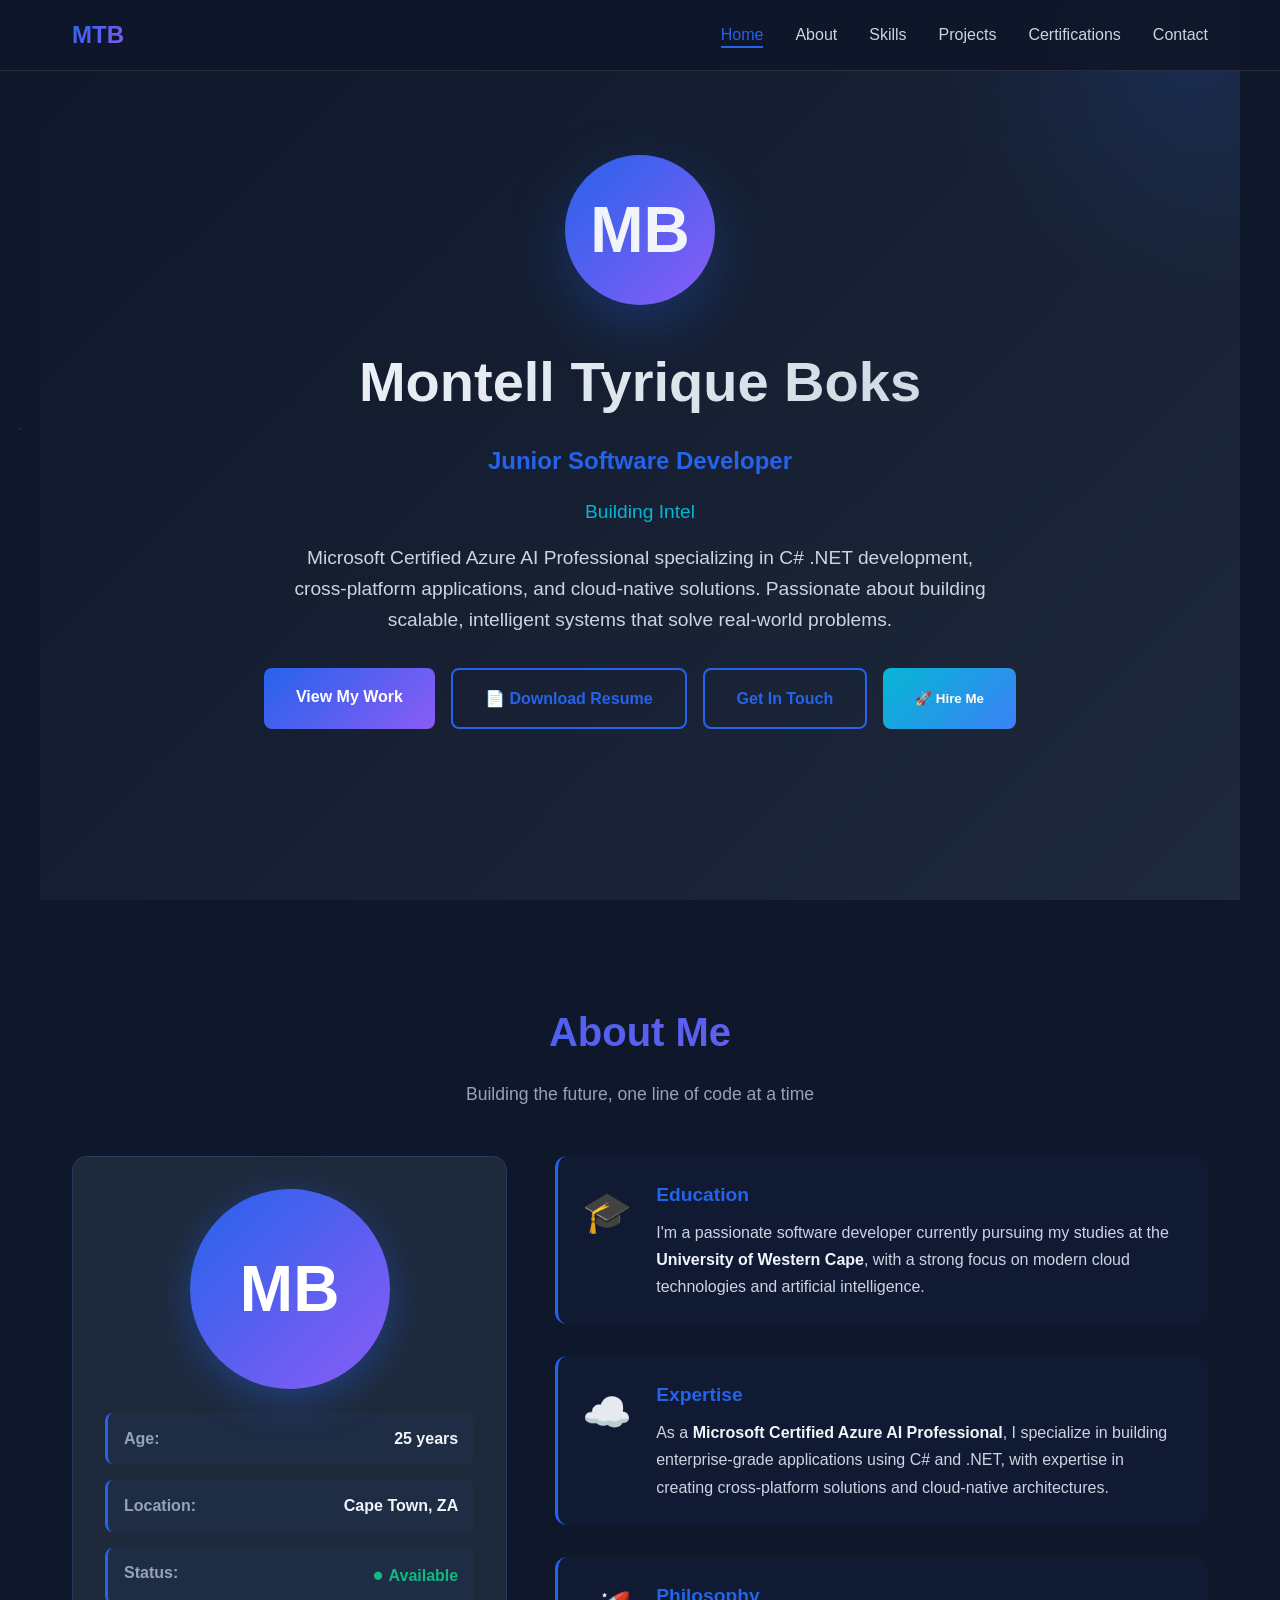
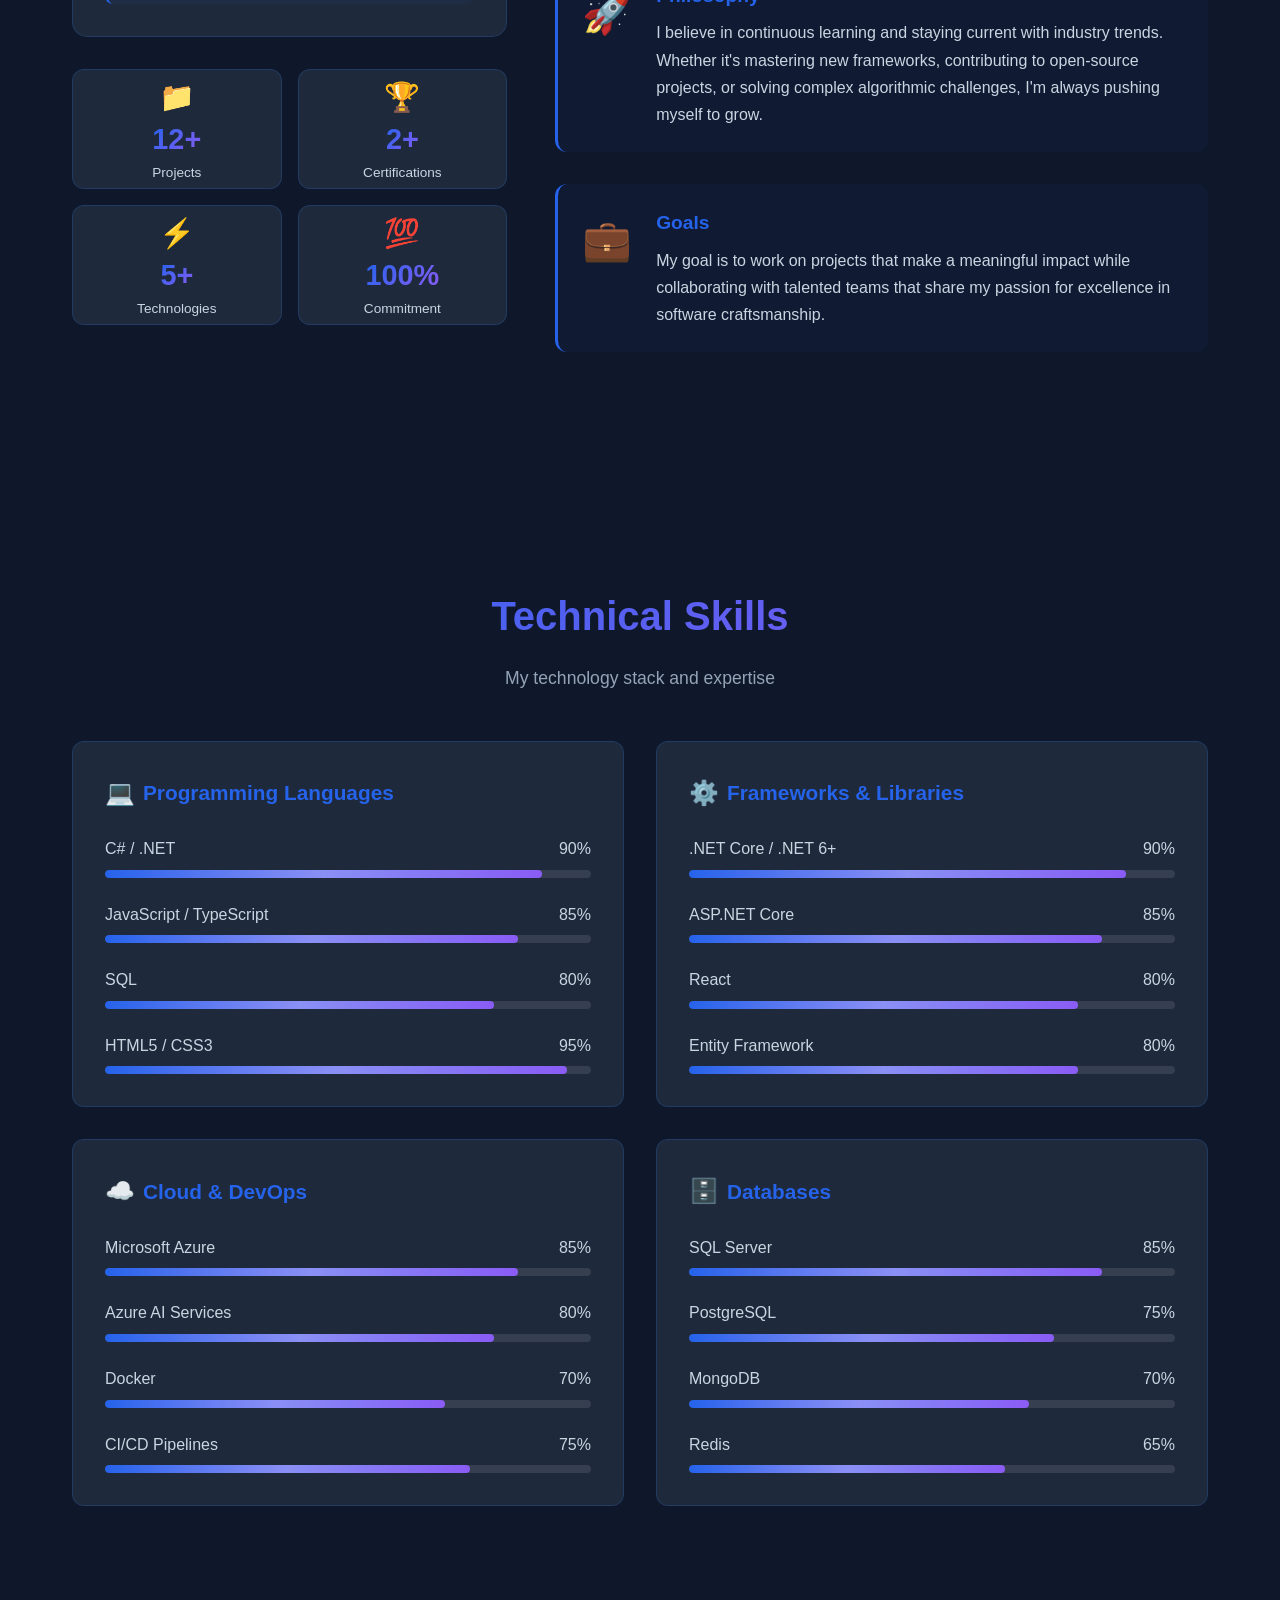
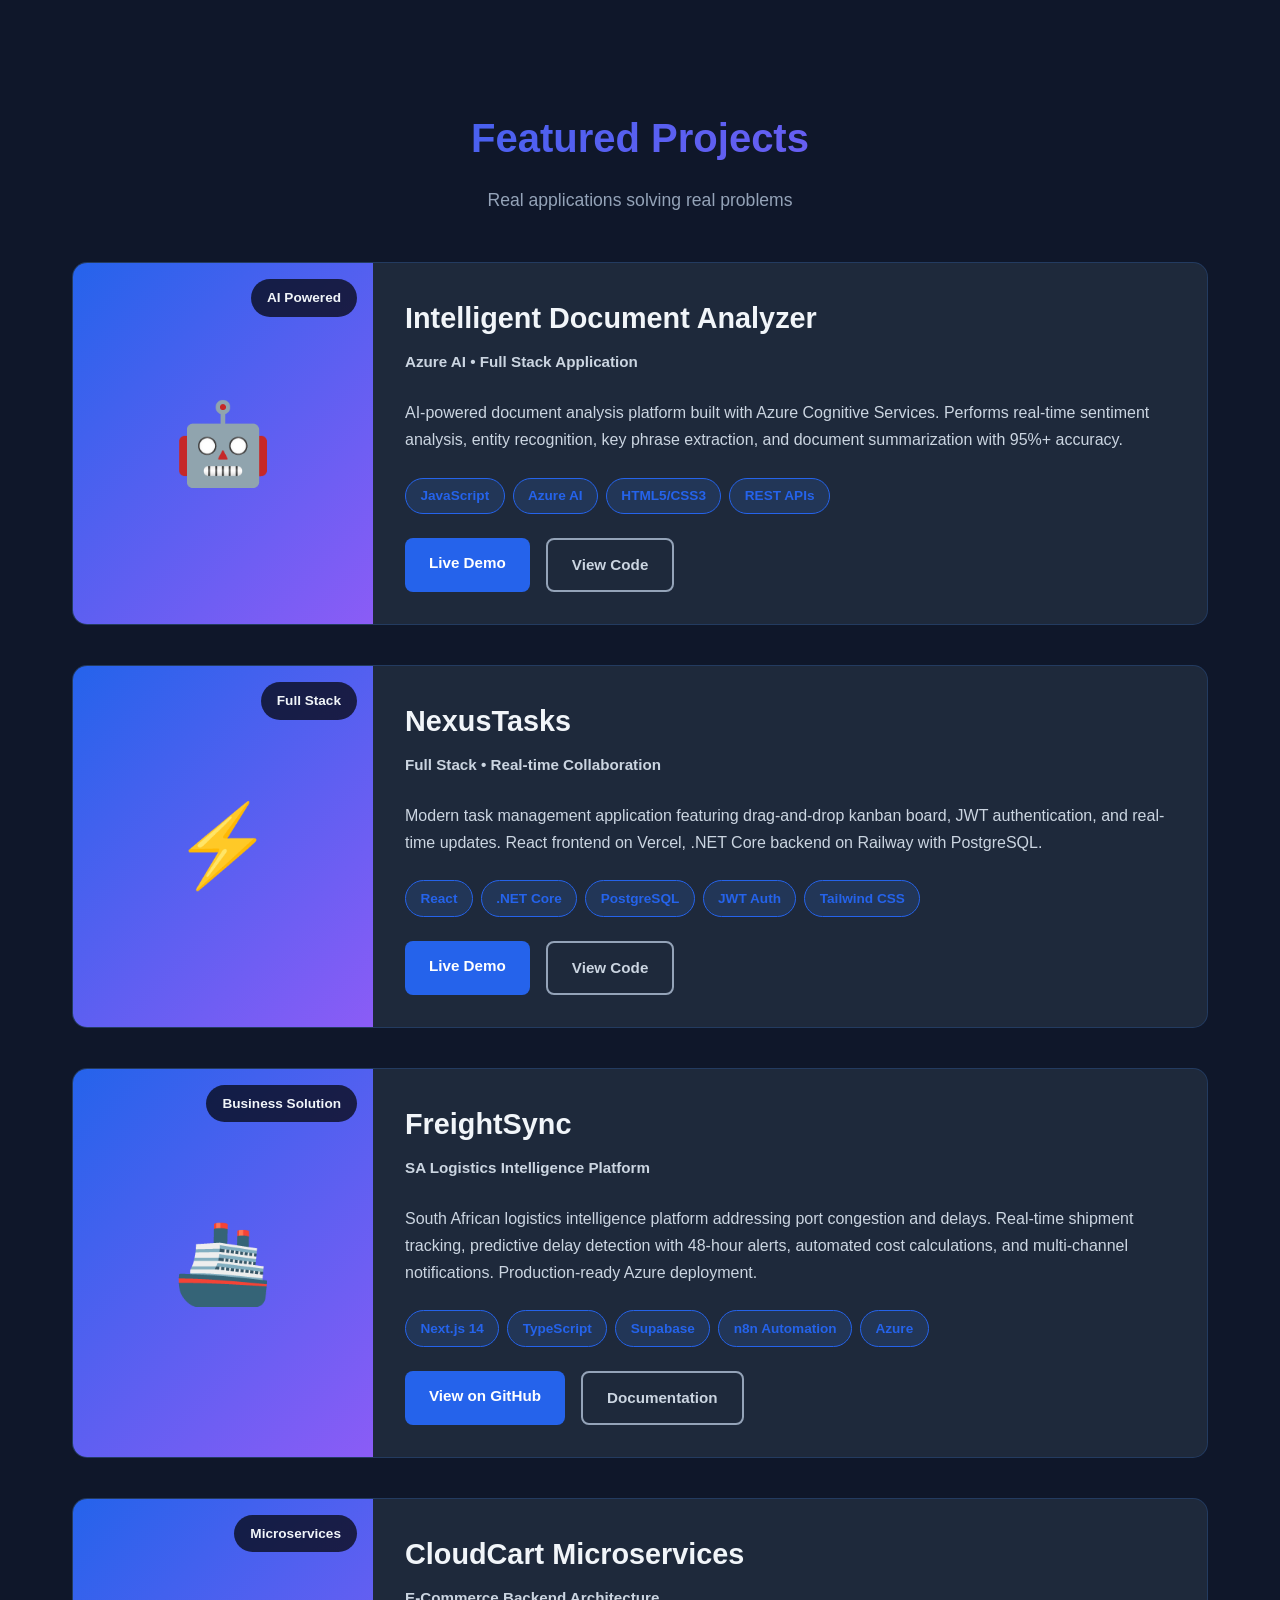
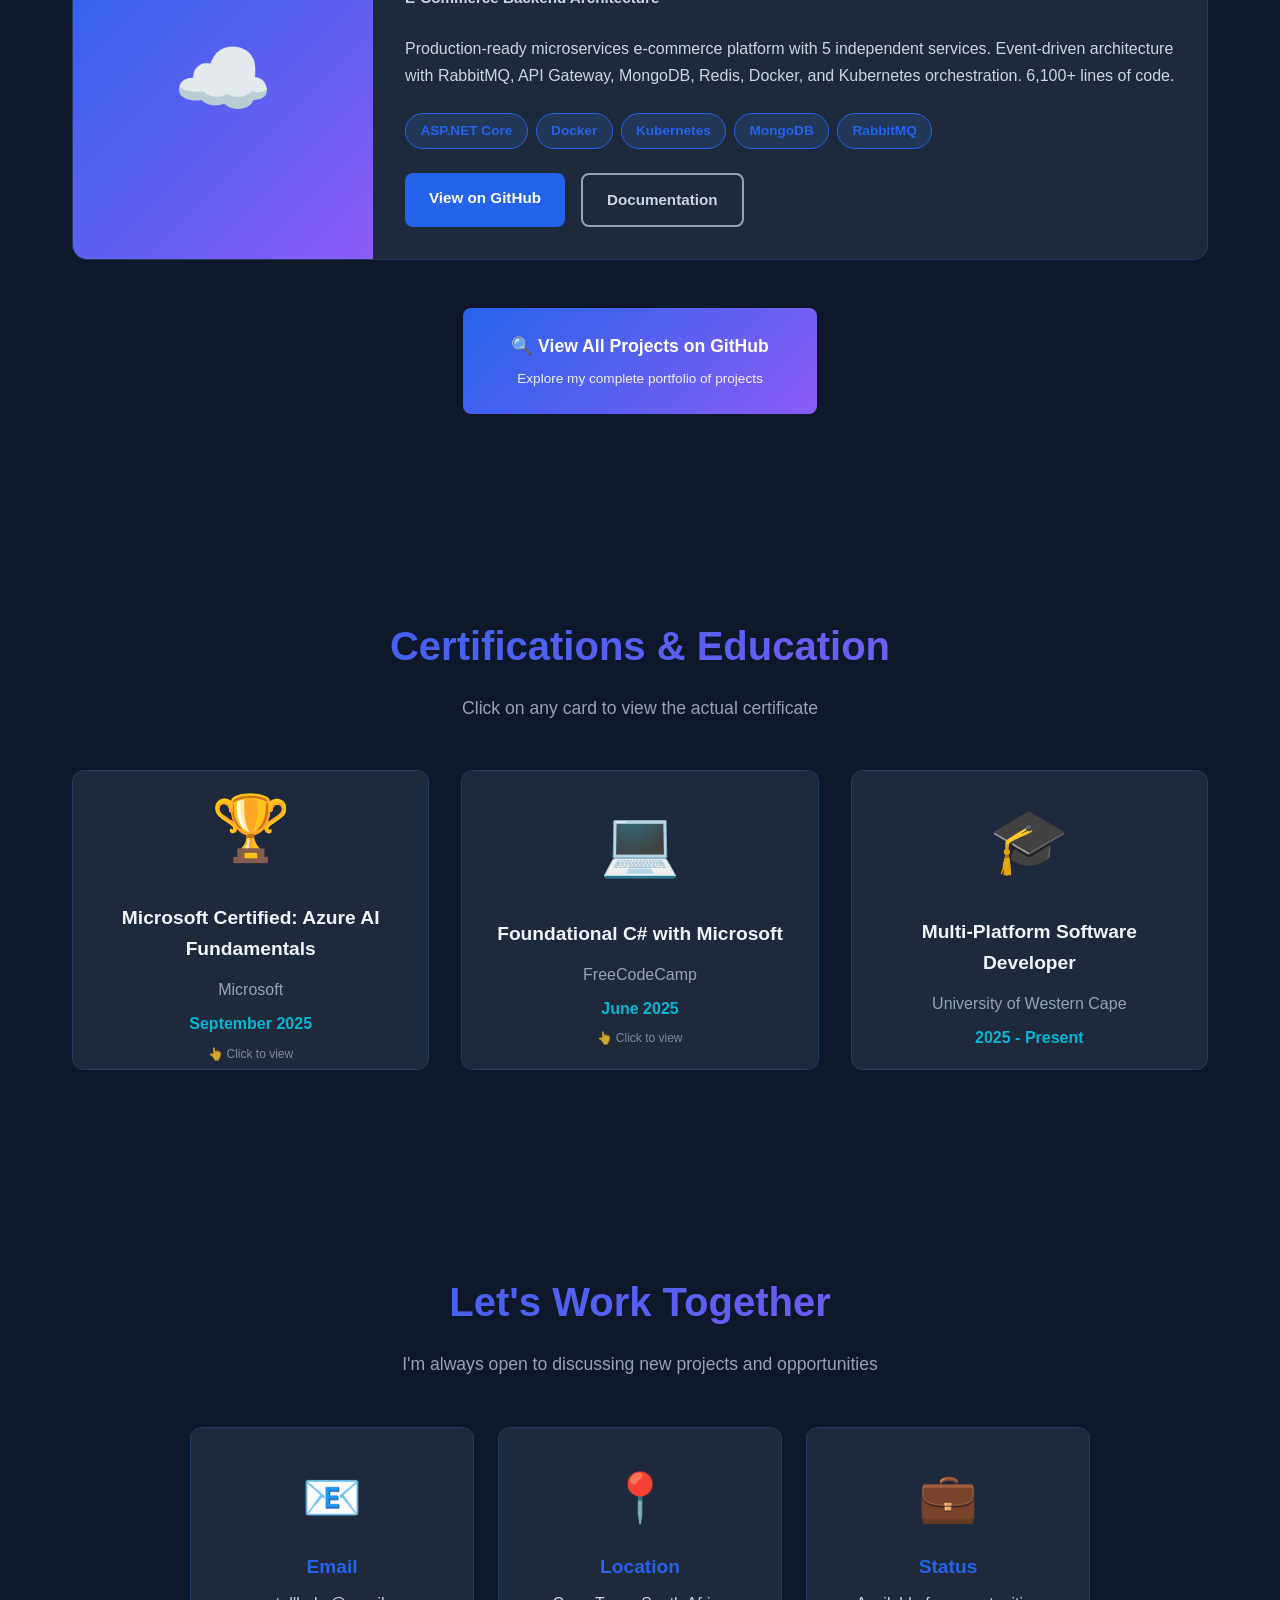
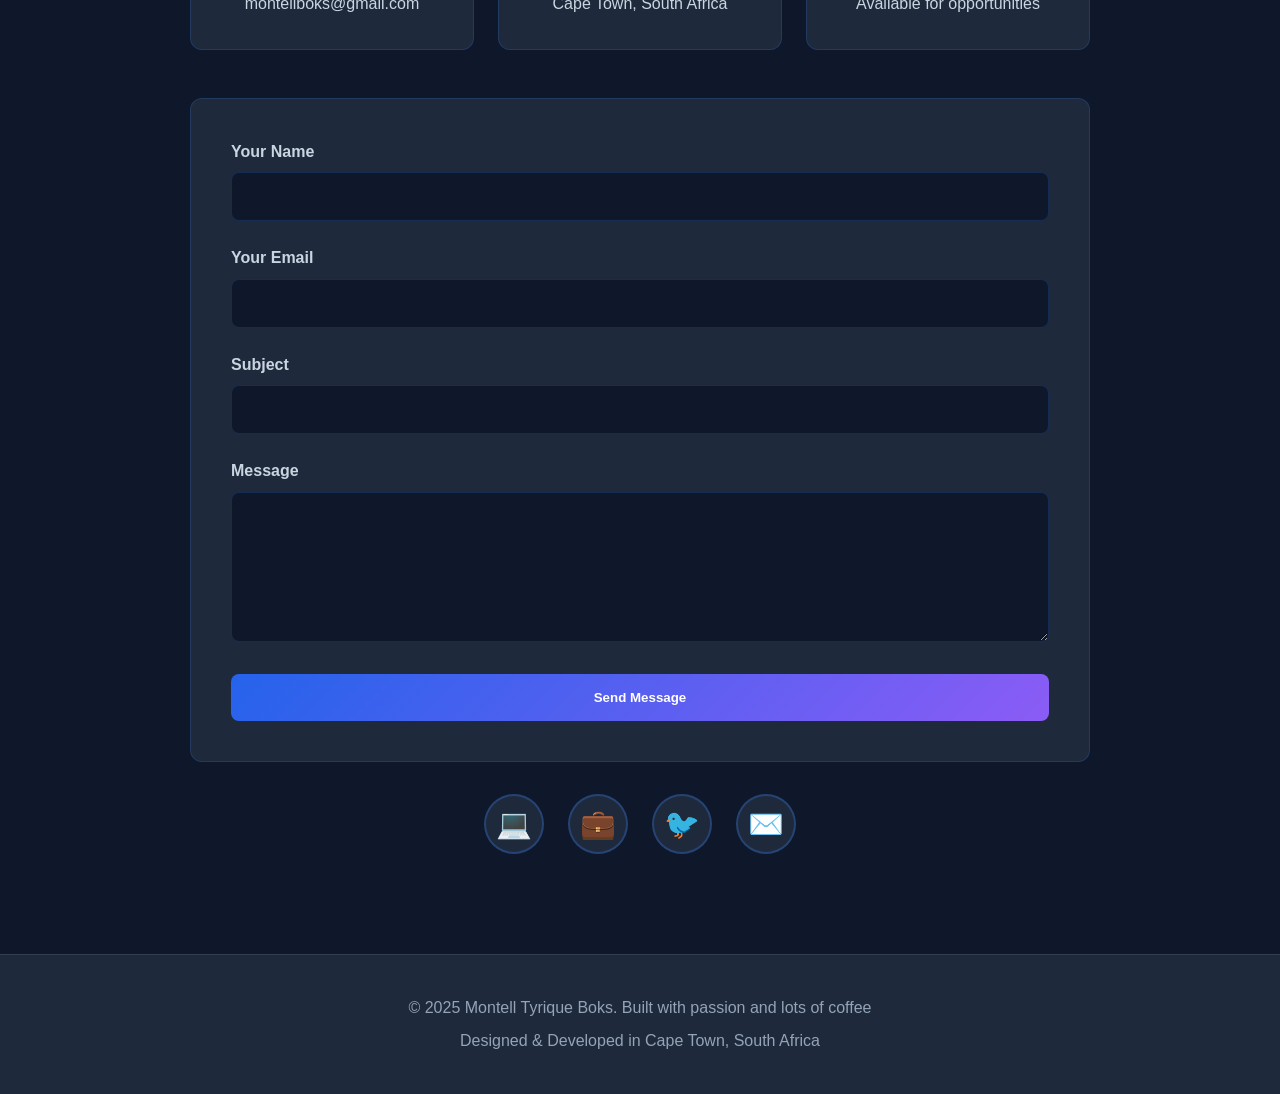
==== commit 70d3a43e: "Add FreightSync project and improve portfolio SEO - Added FreightSync logistics platform to projects" ====
--- a/index.html
+++ b/index.html
@@ -86,6 +86,7 @@
             <p class="tagline">Microsoft Certified Azure AI Professional specializing in C# .NET development, cross-platform applications, and cloud-native solutions. Passionate about building scalable, intelligent systems that solve real-world problems.</p>
             <div class="hero-buttons">
                 <a href="#projects" class="btn btn-primary">View My Work</a>
+                <a href="https://docs.google.com/document/d/your-resume-link/export?format=pdf" target="_blank" class="btn btn-secondary">📄 Download Resume</a>
                 <a href="#contact" class="btn btn-secondary">Get In Touch</a>
                 <button class="btn btn-accent" id="hireMeBtn">🚀 Hire Me</button>
             </div>
@@ -433,6 +434,29 @@
 
                 <div class="project-card">
                     <div class="project-image">
+                        <span class="project-emoji">🚢</span>
+                        <div class="project-badge">Business Solution</div>
+                    </div>
+                    <div class="project-content">
+                        <h3>FreightSync</h3>
+                        <p class="project-type">SA Logistics Intelligence Platform</p>
+                        <p>South African logistics intelligence platform addressing port congestion and delays. Real-time shipment tracking, predictive delay detection with 48-hour alerts, automated cost calculations, and multi-channel notifications. Production-ready Azure deployment.</p>
+                        <div class="tech-tags">
+                            <span>Next.js 14</span>
+                            <span>TypeScript</span>
+                            <span>Supabase</span>
+                            <span>n8n Automation</span>
+                            <span>Azure</span>
+                        </div>
+                        <div class="project-links">
+                            <a href="https://github.com/Monty0206/FreightSync" target="_blank" class="btn-demo">View on GitHub</a>
+                            <a href="https://github.com/Monty0206/FreightSync/blob/main/README.md" target="_blank" class="btn-code">Documentation</a>
+                        </div>
+                    </div>
+                </div>
+
+                <div class="project-card">
+                    <div class="project-image">
                         <span class="project-emoji">☁️</span>
                         <div class="project-badge">Microservices</div>
                     </div>
@@ -453,30 +477,6 @@
                         </div>
                     </div>
                 </div>
-
-                <!-- Project card template for adding new projects later -->
-                <!-- 
-                <div class="project-card">
-                    <div class="project-image">
-                        <span class="project-emoji">🎯</span>
-                        <div class="project-badge">Badge Text</div>
-                    </div>
-                    <div class="project-content">
-                        <h3>Project Title</h3>
-                        <p class="project-type">Type • Tech Stack</p>
-                        <p>Brief description of what this project does and the problems it solves.</p>
-                        <div class="tech-tags">
-                            <span>Tech1</span>
-                            <span>Tech2</span>
-                            <span>Tech3</span>
-                        </div>
-                        <div class="project-links">
-                            <a href="#" target="_blank" class="btn-demo">Live Demo</a>
-                            <a href="#" target="_blank" class="btn-code">View Code</a>
-                        </div>
-                    </div>
-                </div>
-                -->
             </div>
             <div class="view-more-projects">
                 <a href="https://github.com/Monty0206?tab=repositories" target="_blank" class="btn btn-primary btn-large">
@@ -710,14 +710,14 @@
                             <span class="highlight-link">View Live Demo →</span>
                         </div>
                     </a>
-                    <a href="https://github.com/Monty0206/CloudCart-Microservices" target="_blank" class="highlight-card">
+                    <a href="https://github.com/Monty0206/FreightSync" target="_blank" class="highlight-card">
                         <div class="highlight-image">
-                            <div class="highlight-badge">Microservices</div>
-                            <span class="highlight-emoji">☁️</span>
+                            <div class="highlight-badge">Business Solution</div>
+                            <span class="highlight-emoji">🚢</span>
                         </div>
                         <div class="highlight-info">
-                            <h4>CloudCart E-Commerce</h4>
-                            <p>Enterprise microservices with Kubernetes</p>
+                            <h4>FreightSync Logistics Platform</h4>
+                            <p>SA logistics intelligence with Next.js & n8n automation</p>
                             <span class="highlight-link">View on GitHub →</span>
                         </div>
                     </a>
@@ -730,6 +730,7 @@
                 <p>I'm passionate about creating innovative solutions that make a real impact. Let's discuss how I can contribute to your team's success.</p>
                 <div class="modal-buttons">
                     <a href="#contact" class="btn btn-primary">📧 Get In Touch</a>
+                    <a href="https://docs.google.com/document/d/your-resume-link/export?format=pdf" target="_blank" class="btn btn-secondary">📄 Download Resume</a>
                     <a href="https://github.com/Monty0206?tab=repositories" target="_blank" class="btn btn-secondary">🔍 View All Projects</a>
                 </div>
             </div>
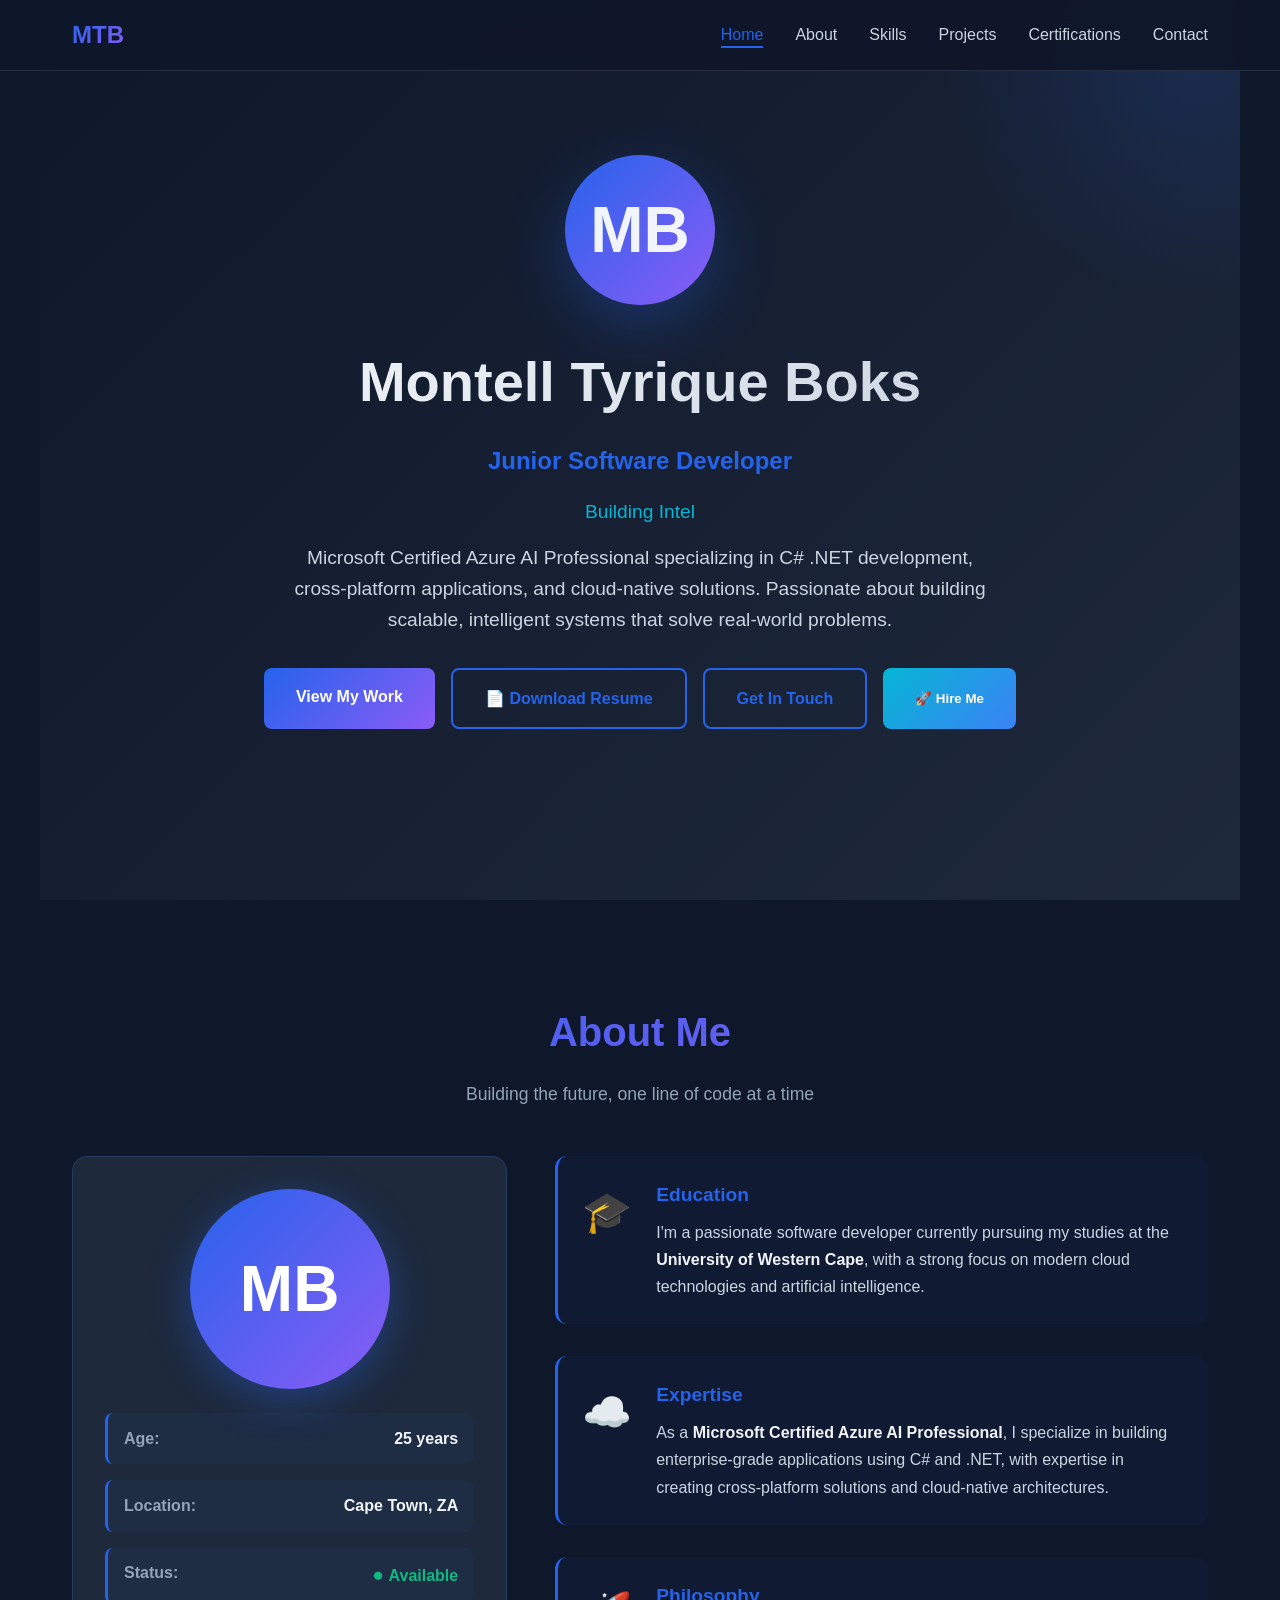
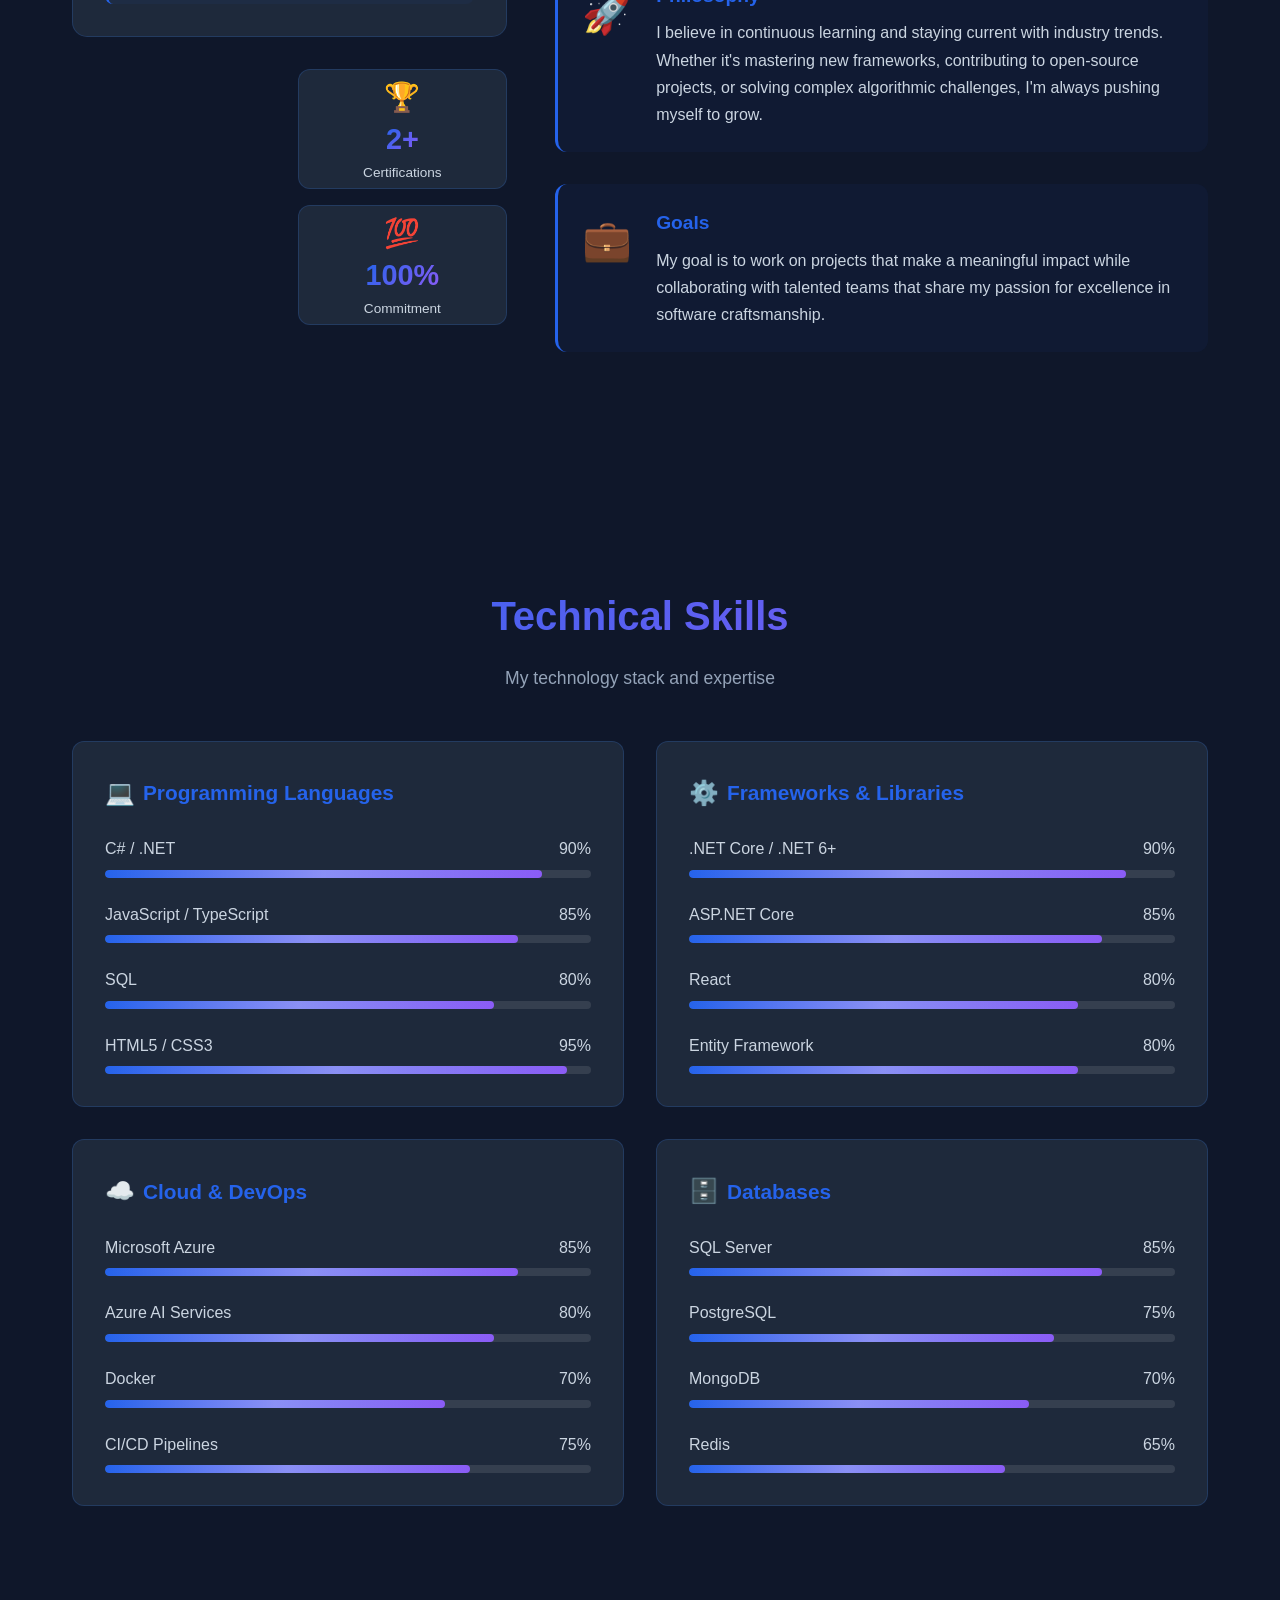
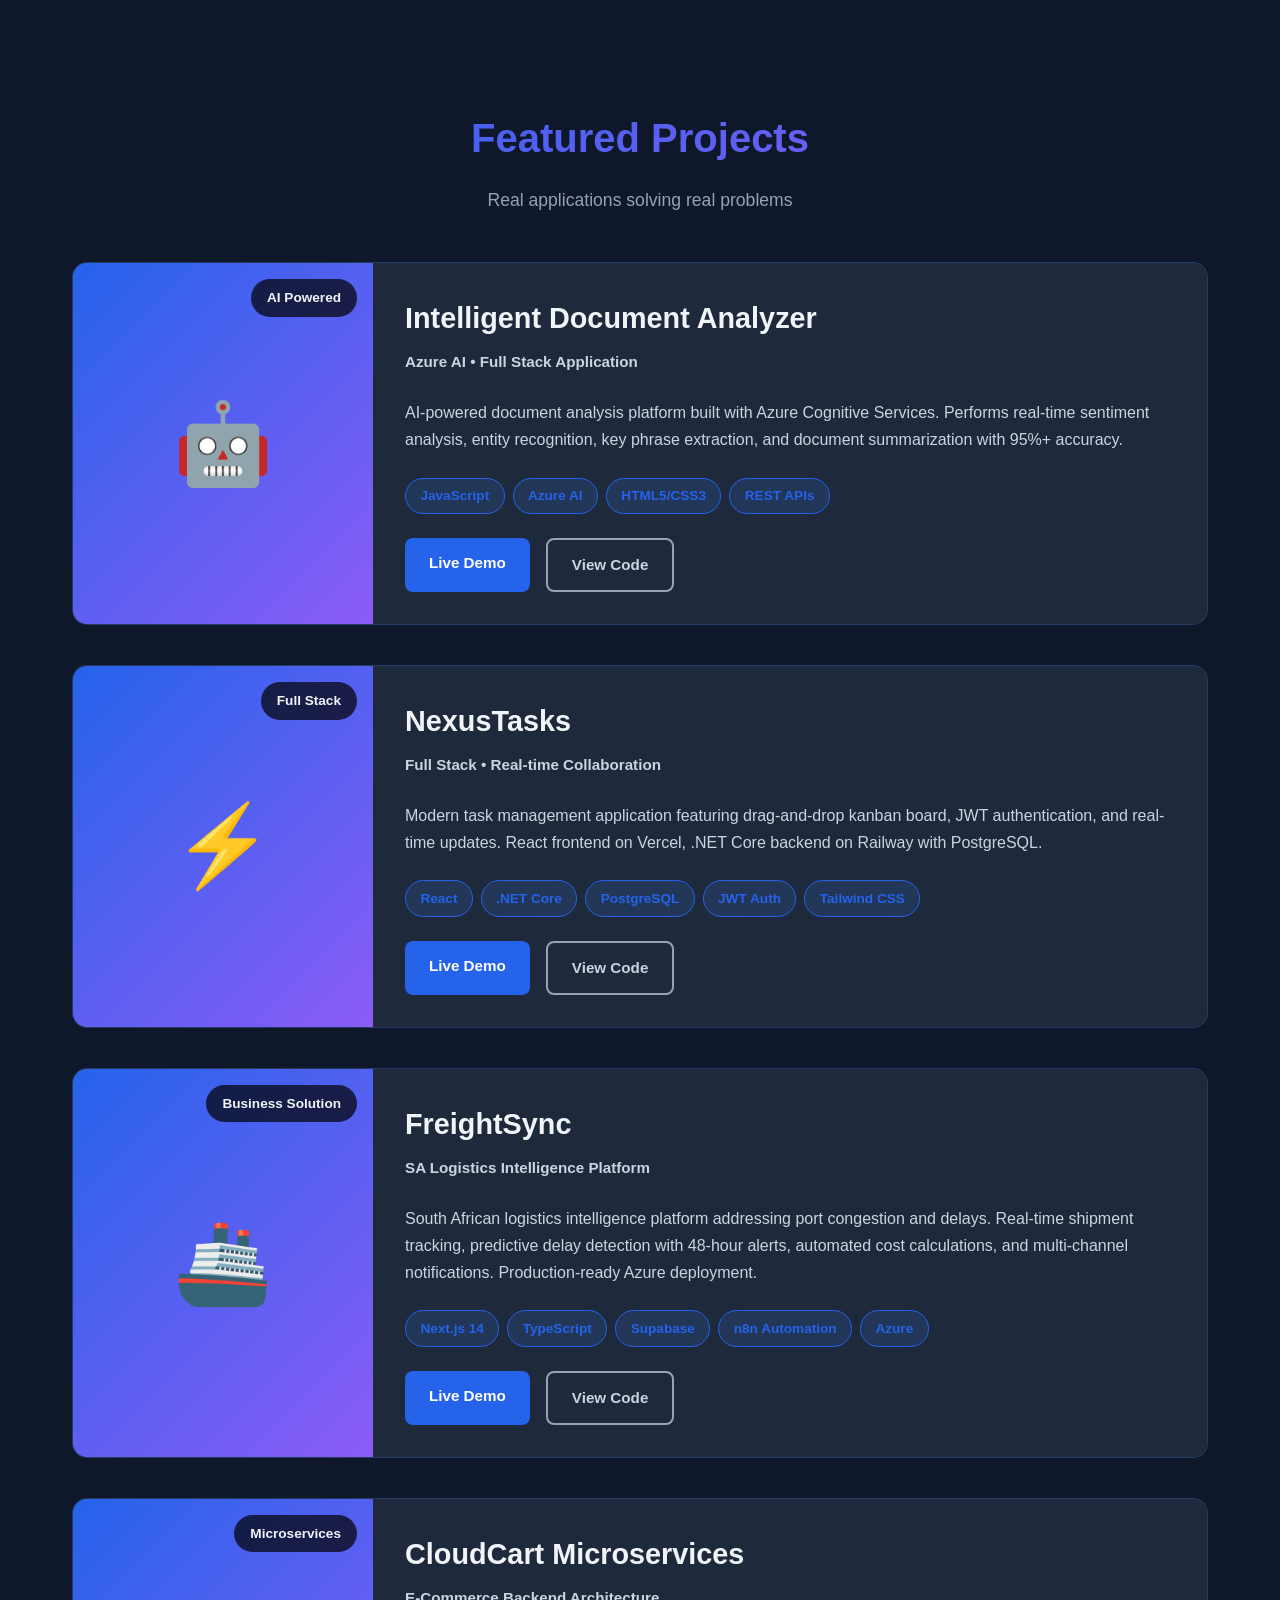
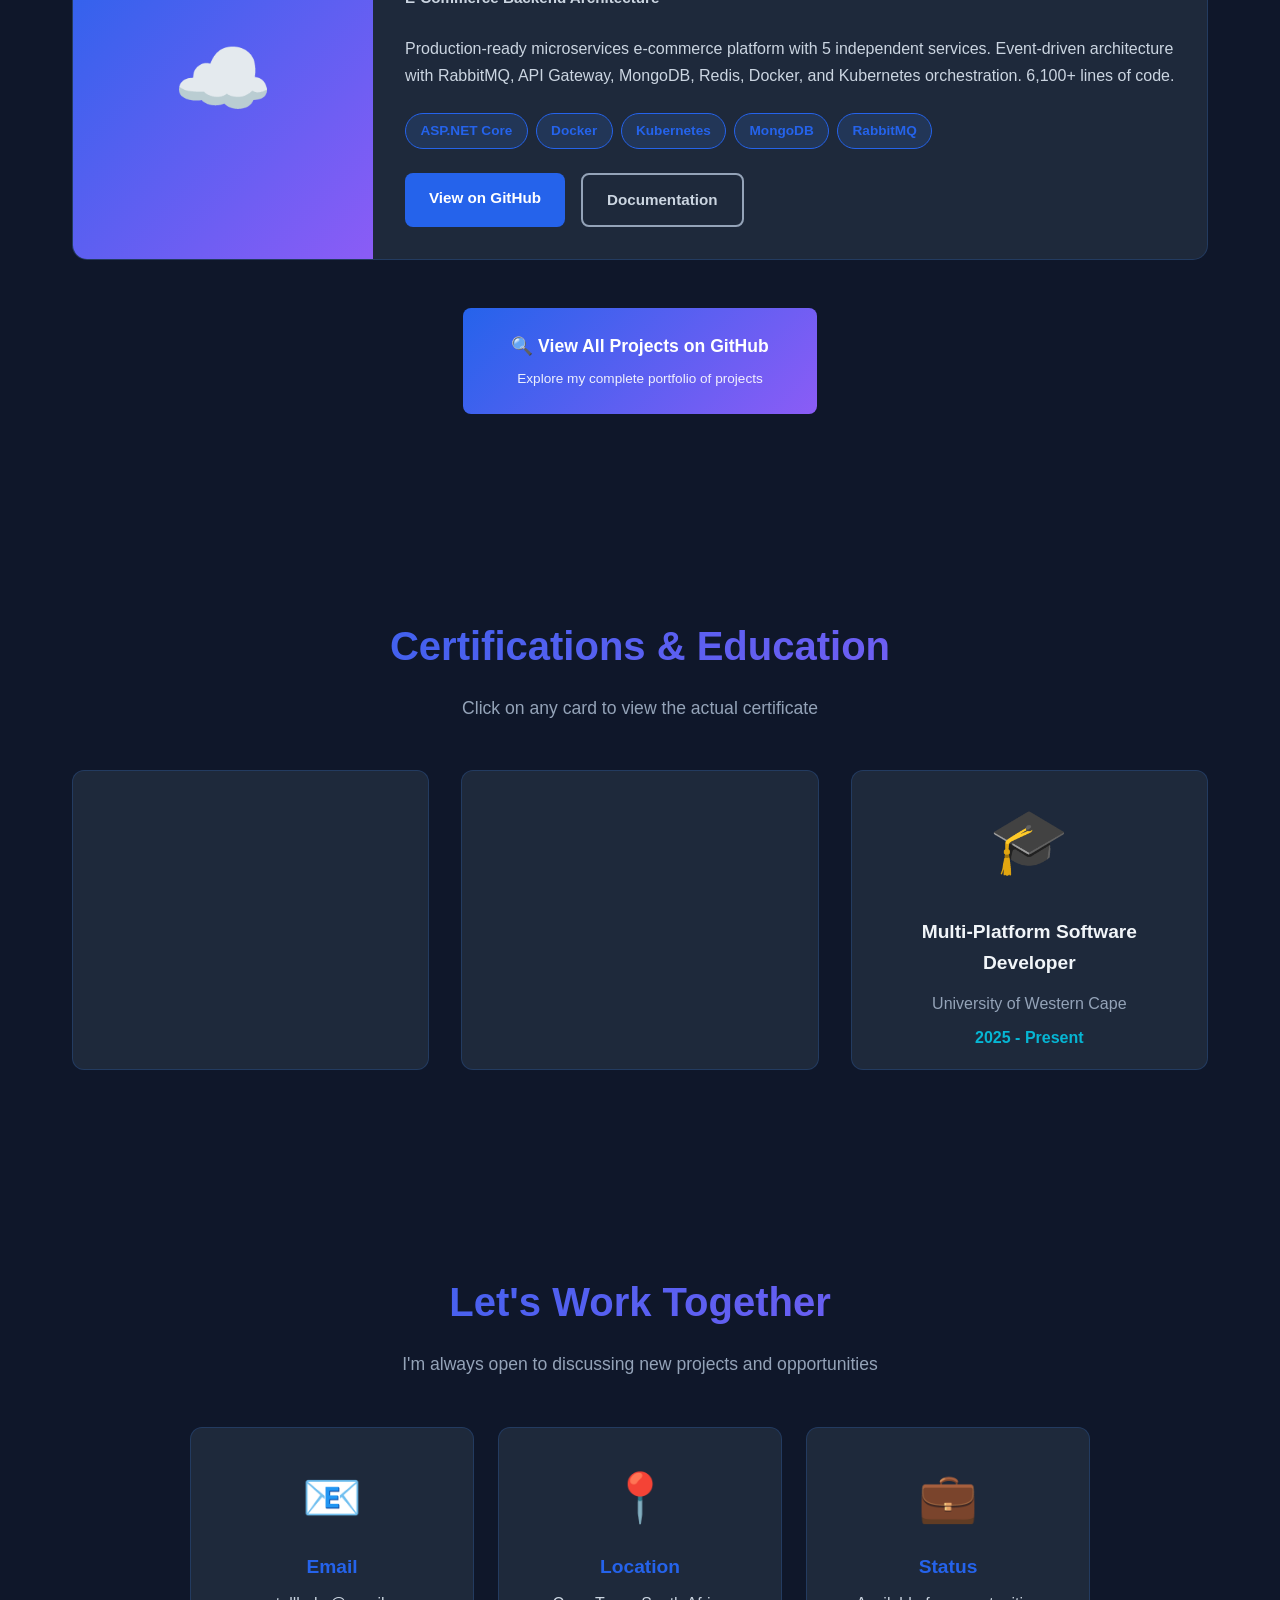
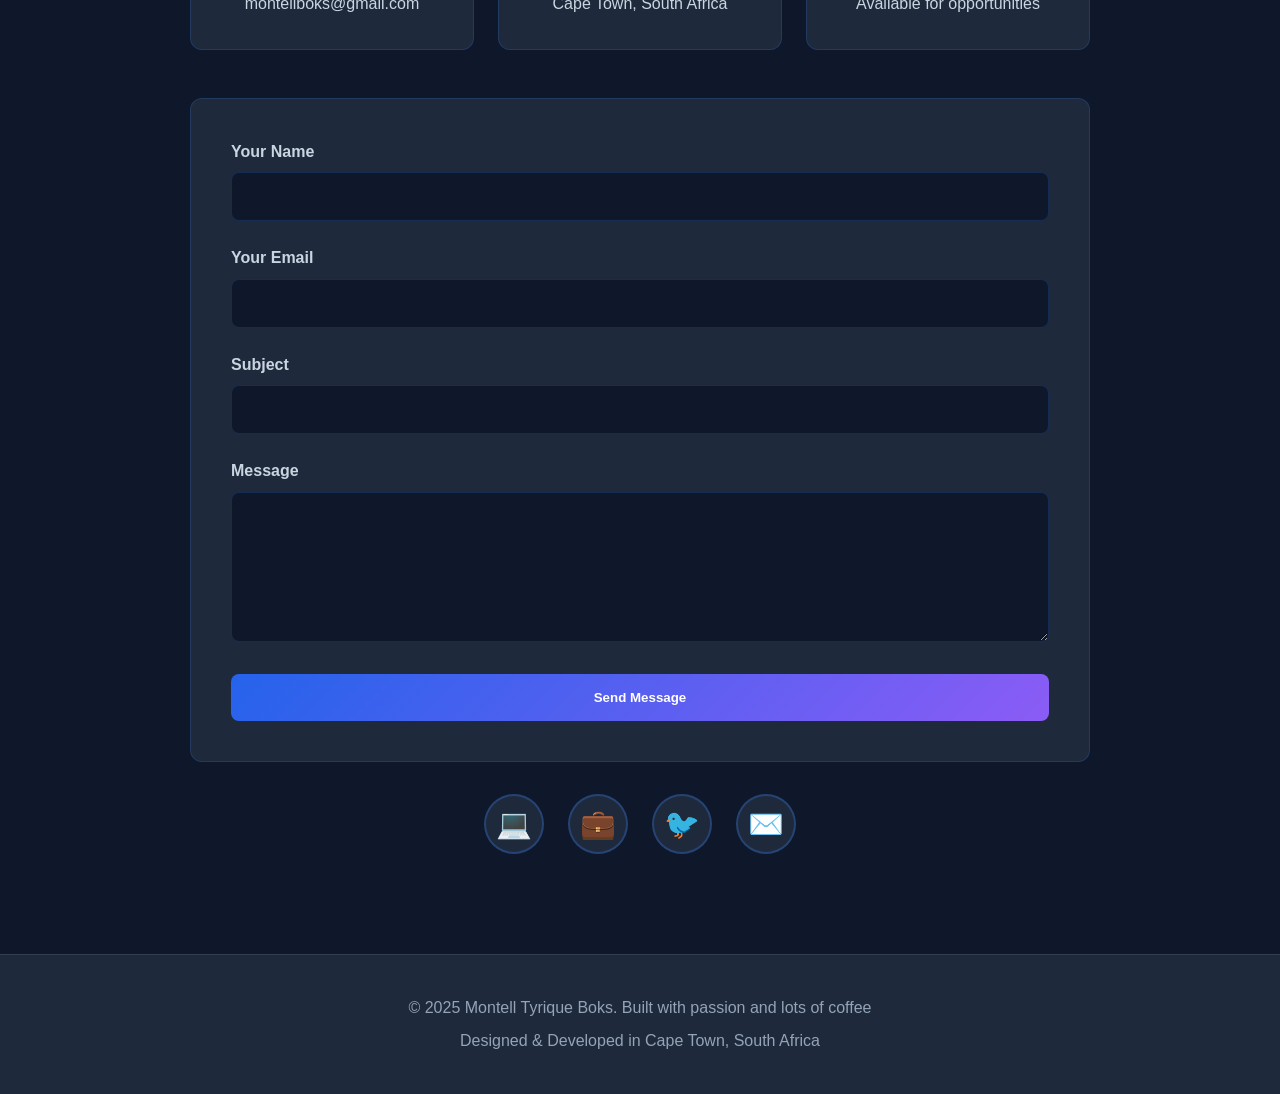
==== commit f428e499: "Add FreightSync live demo link - Updated all FreightSync project links to point to live Vercel deplo" ====
--- a/index.html
+++ b/index.html
@@ -449,8 +449,8 @@
                             <span>Azure</span>
                         </div>
                         <div class="project-links">
-                            <a href="https://github.com/Monty0206/FreightSync" target="_blank" class="btn-demo">View on GitHub</a>
-                            <a href="https://github.com/Monty0206/FreightSync/blob/main/README.md" target="_blank" class="btn-code">Documentation</a>
+                            <a href="https://freight-sync.vercel.app/dashboard" target="_blank" class="btn-demo">Live Demo</a>
+                            <a href="https://github.com/Monty0206/FreightSync" target="_blank" class="btn-code">View Code</a>
                         </div>
                     </div>
                 </div>
@@ -710,7 +710,7 @@
                             <span class="highlight-link">View Live Demo →</span>
                         </div>
                     </a>
-                    <a href="https://github.com/Monty0206/FreightSync" target="_blank" class="highlight-card">
+                    <a href="https://freight-sync.vercel.app/dashboard" target="_blank" class="highlight-card">
                         <div class="highlight-image">
                             <div class="highlight-badge">Business Solution</div>
                             <span class="highlight-emoji">🚢</span>
@@ -718,7 +718,7 @@
                         <div class="highlight-info">
                             <h4>FreightSync Logistics Platform</h4>
                             <p>SA logistics intelligence with Next.js & n8n automation</p>
-                            <span class="highlight-link">View on GitHub →</span>
+                            <span class="highlight-link">View Live Demo →</span>
                         </div>
                     </a>
                 </div>
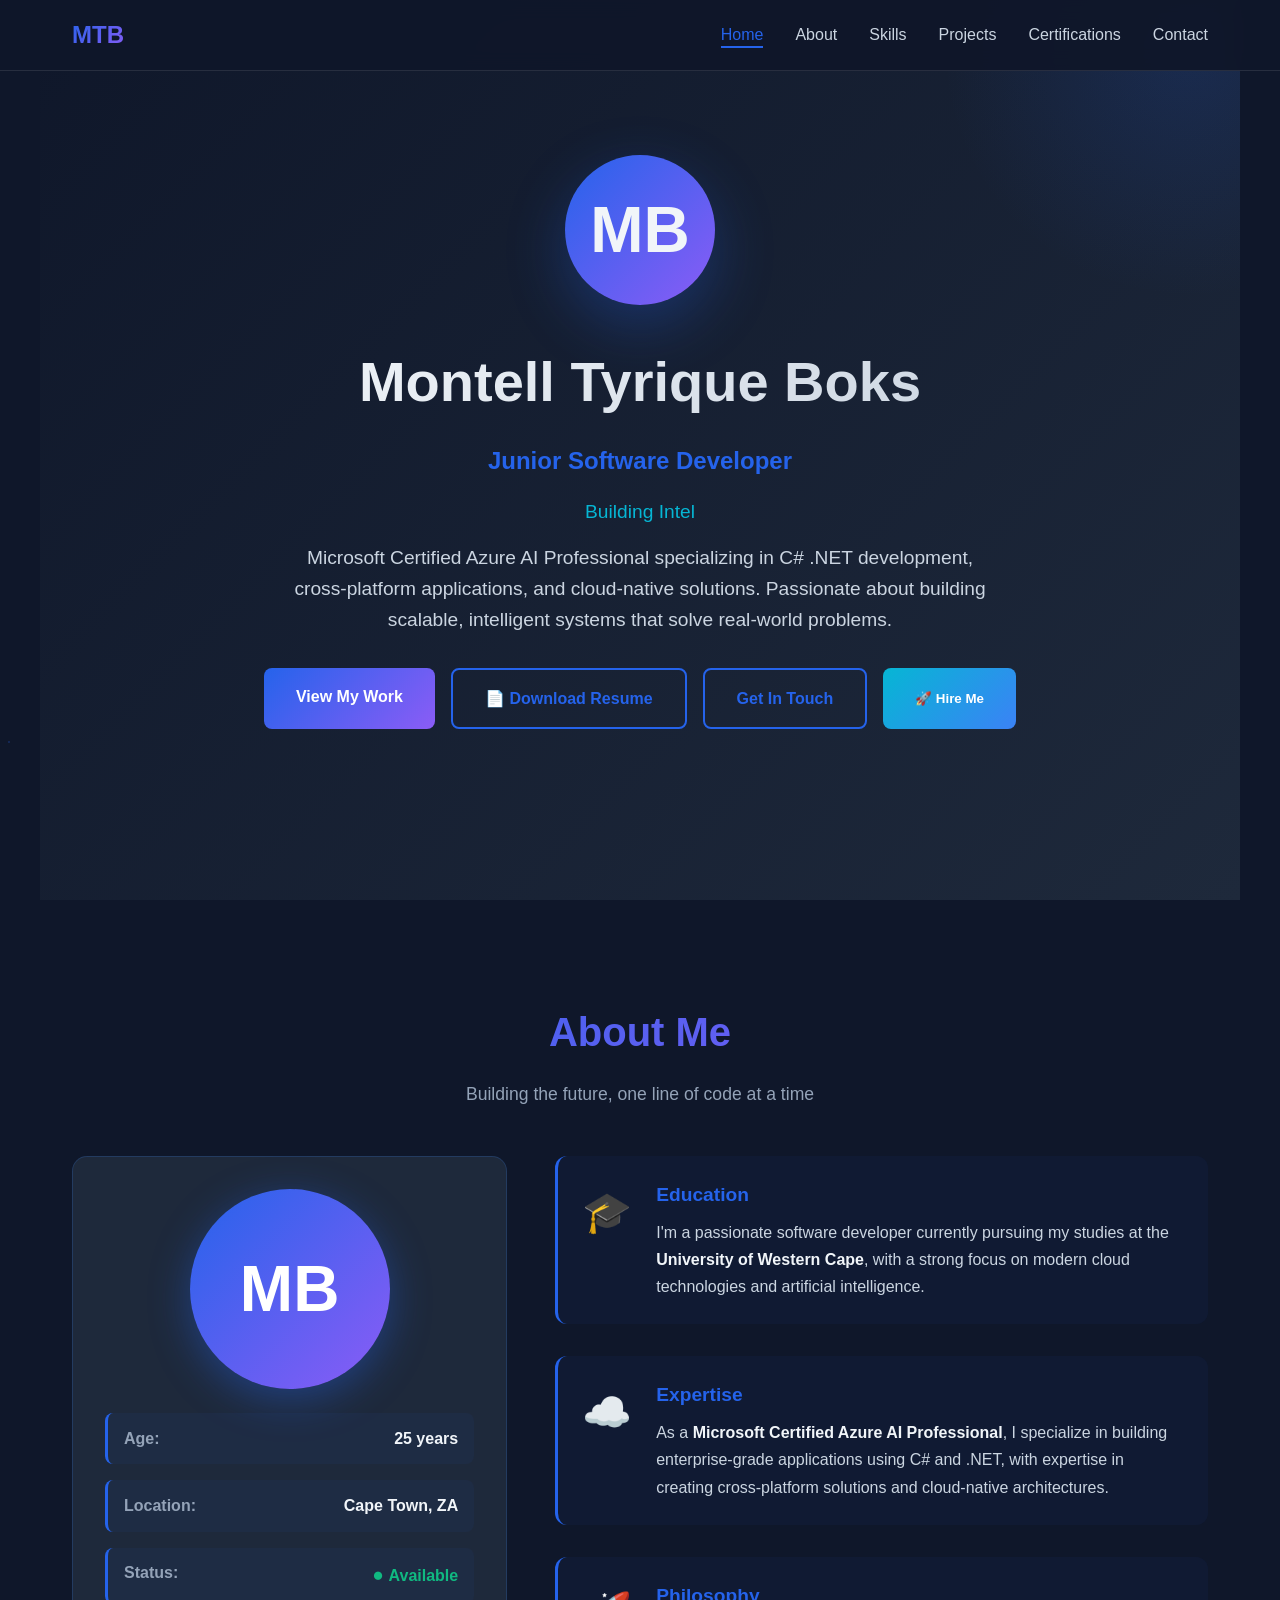
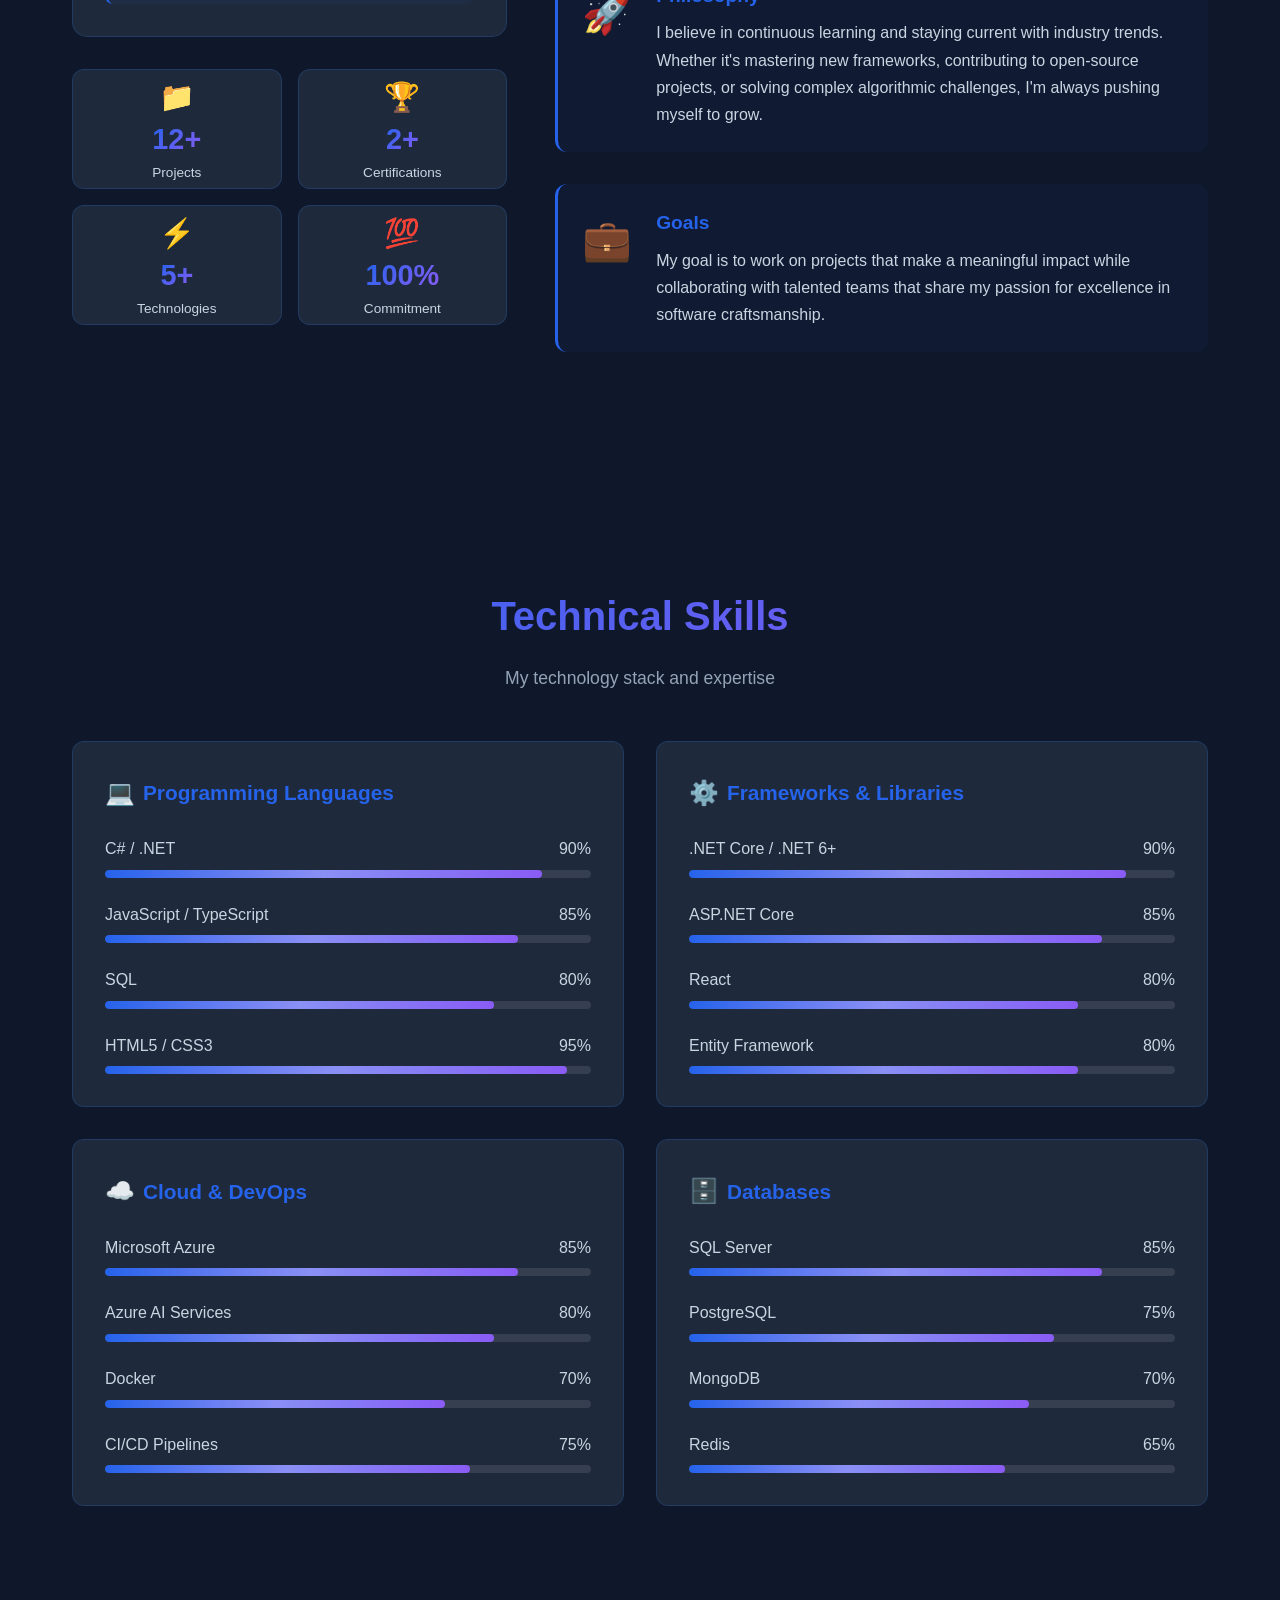
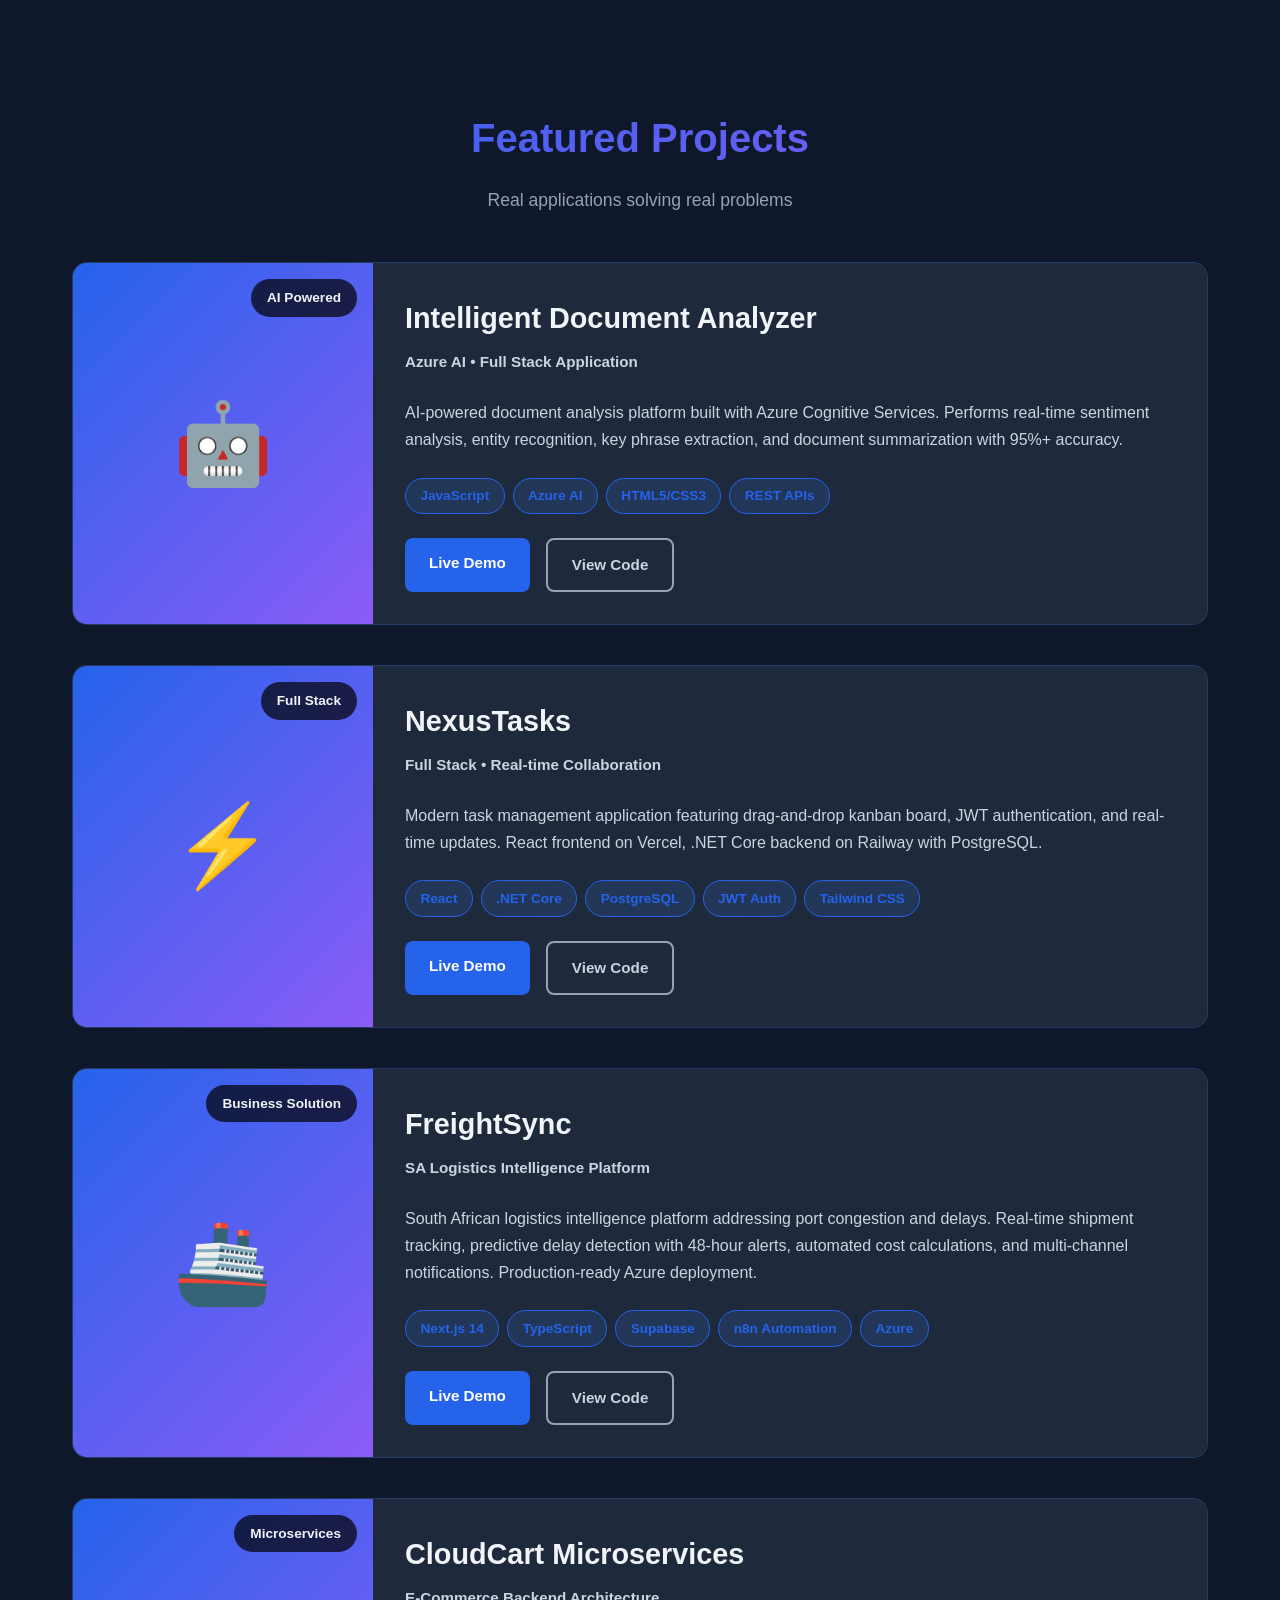
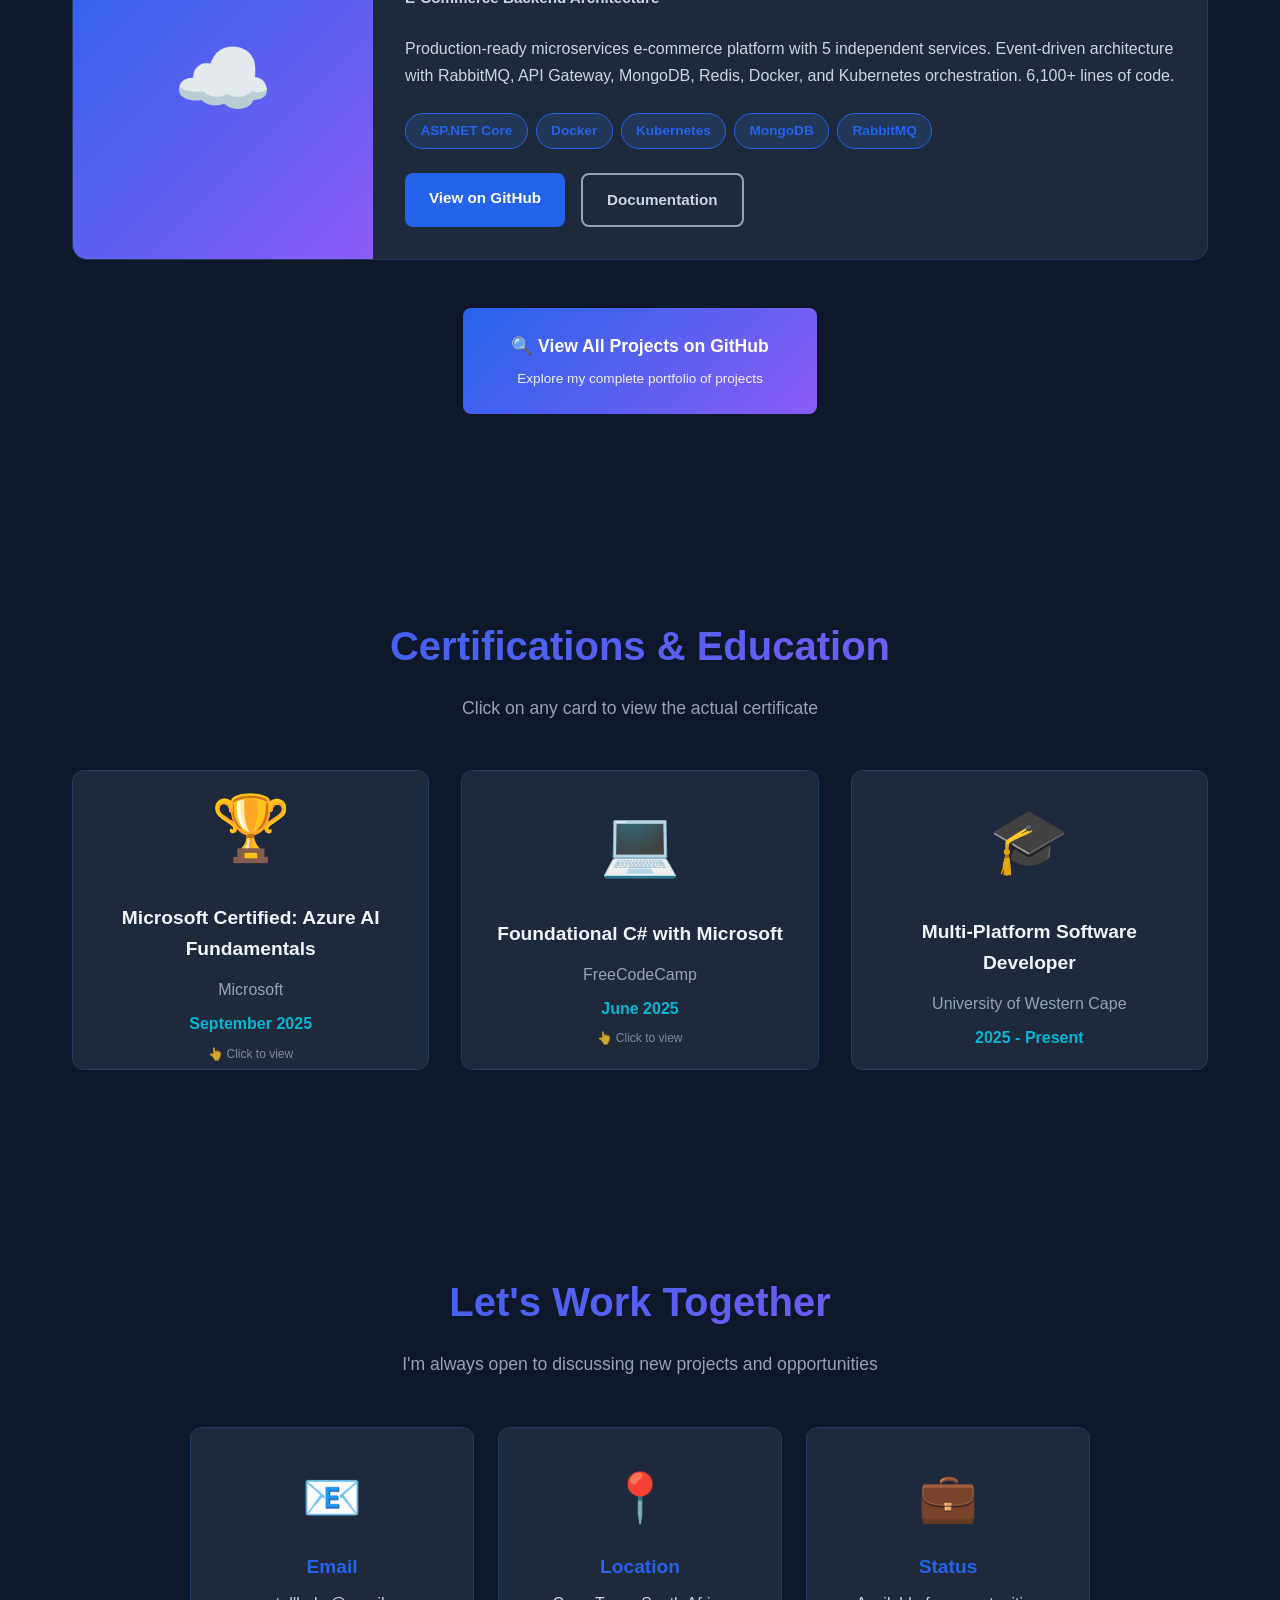
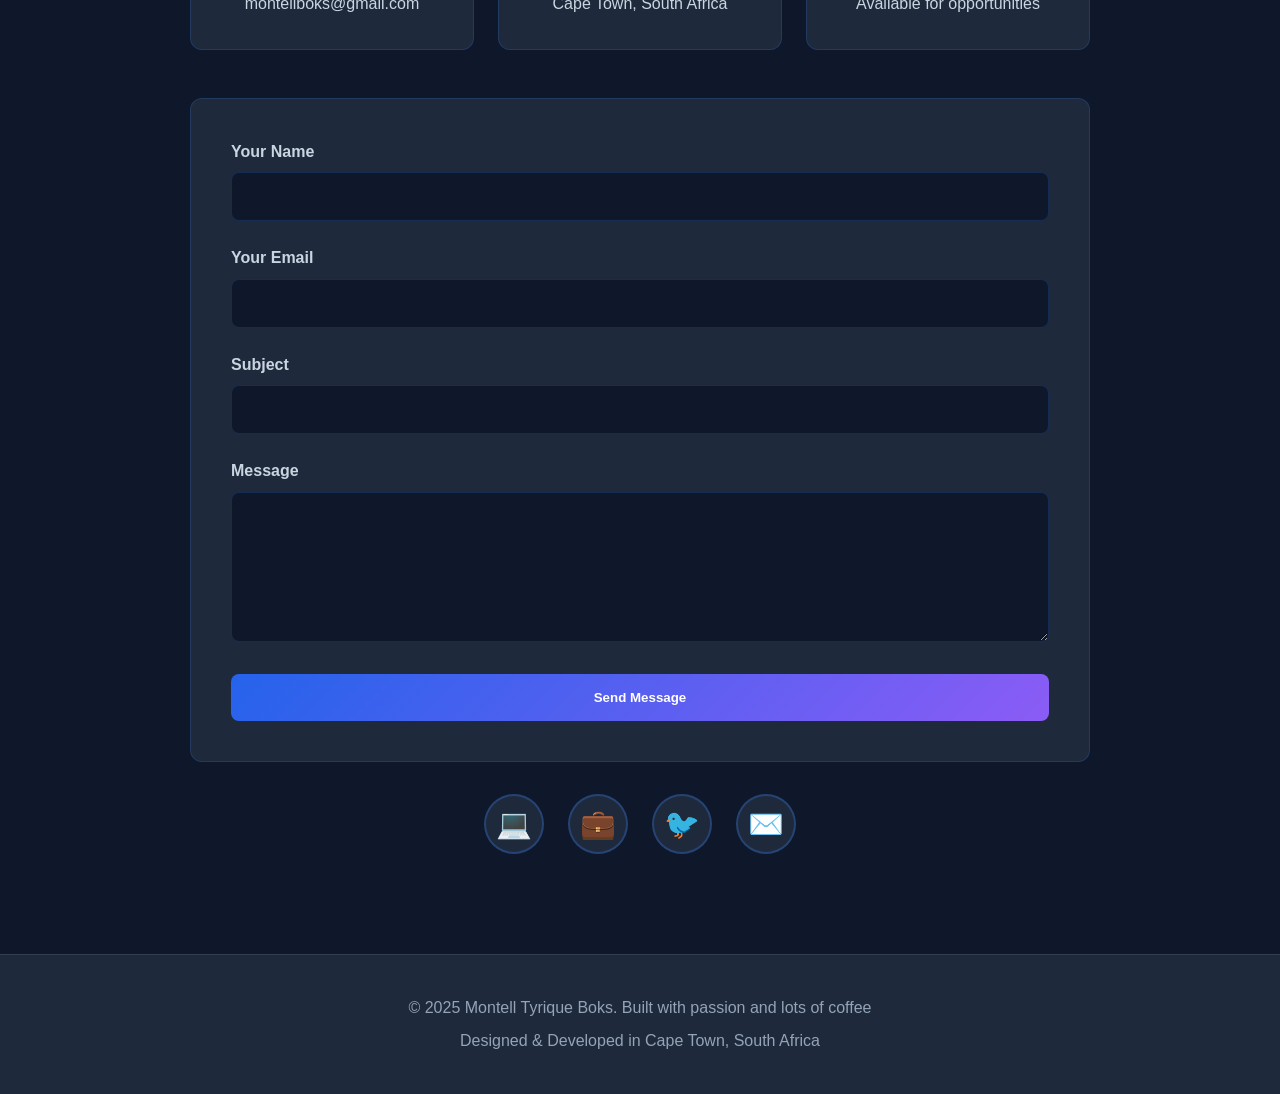
==== commit 05433ec4: "Switch to Web3Forms for contact form - Replaced Formspree with Web3Forms for better reliability - Co" ====
--- a/index.html
+++ b/index.html
@@ -554,7 +554,12 @@
                         <p>Available for opportunities</p>
                     </div>
                 </div>
-                <form class="contact-form" action="https://formspree.io/f/mjkaeoqw" method="POST">
+                <form class="contact-form" action="https://api.web3forms.com/submit" method="POST">
+                    <input type="hidden" name="access_key" value="6c100b3e-ce7e-4e61-8cc2-8bdea451c0cc">
+                    <input type="hidden" name="subject" value="New Portfolio Contact from Website">
+                    <input type="hidden" name="from_name" value="Portfolio Contact Form">
+                    <input type="checkbox" name="botcheck" class="hidden" style="display: none;">
+
                     <div class="form-group">
                         <label for="name">Your Name</label>
                         <input type="text" id="name" name="name" required>
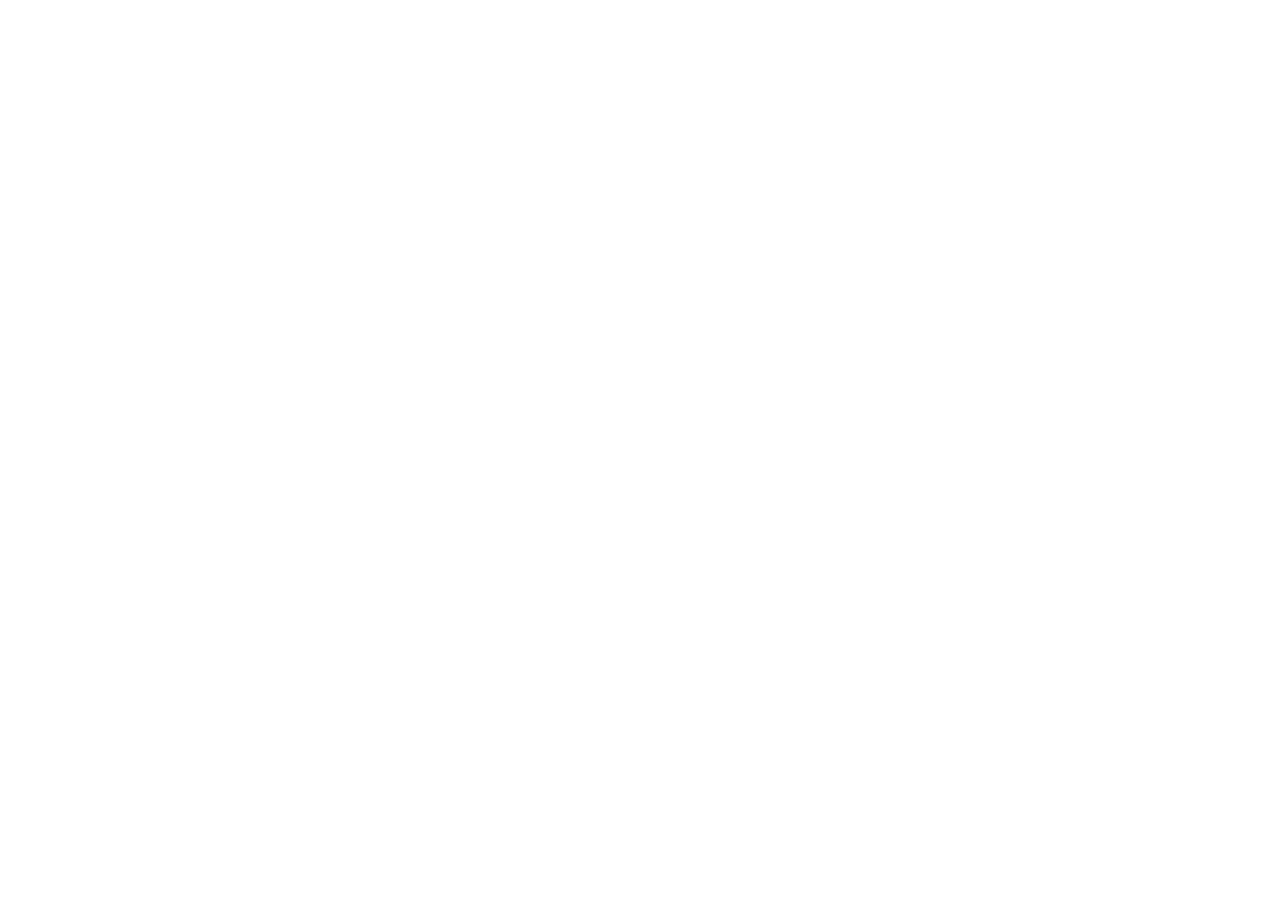
==== commit d2c87dbe: "Complete portfolio redesign: Migrate to React/Vite/TypeScript/Tailwind CSS" ====
--- a/index.html
+++ b/index.html
@@ -1,862 +1,27 @@
-<!DOCTYPE html>
+<!doctype html>
 <html lang="en">
-<head>
-    <meta charset="UTF-8">
-    <meta name="viewport" content="width=device-width, initial-scale=1.0">
-    <title>Montell Tyrique Boks | Full Stack Developer | C# .NET | Azure AI</title>
-    
-    <!-- Meta tags for SEO and social sharing -->
-    <meta name="description" content="Montell Tyrique Boks - Junior Software Developer specializing in C# .NET development, Azure Cloud, and AI solutions. Microsoft Certified Azure AI Professional based in Cape Town, South Africa.">
-    <meta name="keywords" content="Montell Boks, Montell Tyrique Boks, Software Developer, C# Developer, .NET Developer, Azure Developer, Full Stack Developer, Cape Town Developer, South Africa Developer">
-    <meta name="author" content="Montell Tyrique Boks">
-    <meta name="robots" content="index, follow">
-    <link rel="canonical" href="https://calm-dune-0801d2110.1.azurestaticapps.net/">
-    
-    <!-- Social media preview tags -->
-    <meta property="og:title" content="Montell Tyrique Boks | Full Stack Developer">
-    <meta property="og:description" content="Junior Software Developer specializing in C# .NET, Azure Cloud, and AI solutions. Microsoft Certified Azure AI Professional.">
-    <meta property="og:type" content="website">
-    <meta property="og:url" content="https://calm-dune-0801d2110.1.azurestaticapps.net/">
-    <meta property="og:site_name" content="Montell Boks Portfolio">
-    
-    <!-- Twitter sharing tags -->
-    <meta name="twitter:card" content="summary_large_image">
-    <meta name="twitter:title" content="Montell Tyrique Boks | Full Stack Developer">
-    <meta name="twitter:description" content="Junior Software Developer specializing in C# .NET, Azure Cloud, and AI solutions.">
-    
-    <!-- Structured data for better Google search results -->
-    <script type="application/ld+json">
-    {
-      "@context": "https://schema.org",
-      "@type": "Person",
-      "name": "Montell Tyrique Boks",
-      "alternateName": "Montell Boks",
-      "jobTitle": "Junior Software Developer",
-      "description": "Microsoft Certified Azure AI Professional specializing in C# .NET development and cloud-native solutions",
-      "url": "https://calm-dune-0801d2110.1.azurestaticapps.net/",
-      "address": {
-        "@type": "PostalAddress",
-        "addressLocality": "Cape Town",
-        "addressCountry": "ZA"
-      },
-      "alumniOf": {
-        "@type": "Organization",
-        "name": "University of Western Cape"
-      },
-      "knowsAbout": ["C#", ".NET", "Azure", "JavaScript", "React", "Docker", "Kubernetes", "Artificial Intelligence"],
-      "hasCredential": [
-        {
-          "@type": "EducationalOccupationalCredential",
-          "name": "Microsoft Certified: Azure AI Fundamentals"
-        },
-        {
-          "@type": "EducationalOccupationalCredential",
-          "name": "Foundational C# Certification"
-        }
-      ]
-    }
-    </script>
-    
-    <link rel="stylesheet" href="styles.css">
-</head>
-<body>
-    <div id="particles"></div>
+  <head>
+    <meta charset="UTF-8" />
+    <meta name="viewport" content="width=device-width, initial-scale=1.0" />
+    <title>Montell Tyrique Boks | Junior Software Developer</title>
+    <meta name="description" content="Microsoft Certified Azure AI Professional specializing in C# .NET development, cross-platform applications, and cloud-native solutions. View my portfolio." />
+    <meta name="author" content="Montell Tyrique Boks" />
+    <meta name="keywords" content="Software Developer, C#, .NET, Azure, React, Portfolio, Cape Town" />
+    <link rel="canonical" href="https://calm-dune-0801d2110.1.azurestaticapps.net/" />
 
-    <nav id="navbar">
-        <div class="container">
-            <div class="logo">MTB</div>
-            <ul>
-                <li><a href="#home" class="nav-link active">Home</a></li>
-                <li><a href="#about" class="nav-link">About</a></li>
-                <li><a href="#skills" class="nav-link">Skills</a></li>
-                <li><a href="#projects" class="nav-link">Projects</a></li>
-                <li><a href="#certifications" class="nav-link">Certifications</a></li>
-                <li><a href="#contact" class="nav-link">Contact</a></li>
-            </ul>
-        </div>
-    </nav>
+    <meta property="og:title" content="Montell Tyrique Boks | Junior Software Developer" />
+    <meta property="og:description" content="Microsoft Certified Azure AI Professional specializing in C# .NET development and cloud-native solutions." />
+    <meta property="og:type" content="website" />
+    <meta property="og:image" content="https://lovable.dev/opengraph-image-p98pqg.png" />
 
-    <!-- Main hero/landing section -->
-    <section class="hero visible" id="home">
-        <div class="hero-content">
-            <div class="hero-avatar">MB</div>
-            <h1>Montell Tyrique Boks</h1>
-            <div class="subtitle">Junior Software Developer</div>
-            <div class="typing-text" id="typingText"></div>
-            <p class="tagline">Microsoft Certified Azure AI Professional specializing in C# .NET development, cross-platform applications, and cloud-native solutions. Passionate about building scalable, intelligent systems that solve real-world problems.</p>
-            <div class="hero-buttons">
-                <a href="#projects" class="btn btn-primary">View My Work</a>
-                <a href="https://docs.google.com/document/d/your-resume-link/export?format=pdf" target="_blank" class="btn btn-secondary">📄 Download Resume</a>
-                <a href="#contact" class="btn btn-secondary">Get In Touch</a>
-                <button class="btn btn-accent" id="hireMeBtn">🚀 Hire Me</button>
-            </div>
-        </div>
-    </section>
+    <meta name="twitter:card" content="summary_large_image" />
+    <meta name="twitter:title" content="Montell Tyrique Boks | Junior Software Developer" />
+    <meta name="twitter:description" content="Microsoft Certified Azure AI Professional specializing in C# .NET development and cloud-native solutions." />
+    <meta name="twitter:image" content="https://lovable.dev/opengraph-image-p98pqg.png" />
+  </head>
 
-    <!-- About me section with profile info -->
-    <section id="about" class="section reveal">
-        <div class="container">
-            <h2>About Me</h2>
-            <p class="section-subtitle">Building the future, one line of code at a time</p>
-            <div class="about-content">
-                <div class="about-left">
-                    <div class="profile-image-container">
-                        <div class="profile-image">
-                            <div class="profile-placeholder">
-                                <span>MB</span>
-                            </div>
-                            <!-- TODO: Replace placeholder with actual photo when ready -->
-                            <!-- <img src="your-photo.jpg" alt="Montell Boks"> -->
-                        </div>
-                        <div class="profile-info-quick">
-                            <div class="quick-info-item">
-                                <span class="info-label">Age:</span>
-                                <span class="info-value">25 years</span>
-                            </div>
-                            <div class="quick-info-item">
-                                <span class="info-label">Location:</span>
-                                <span class="info-value">Cape Town, ZA</span>
-                            </div>
-                            <div class="quick-info-item">
-                                <span class="info-label">Status:</span>
-                                <span class="info-value status-available">Available</span>
-                            </div>
-                        </div>
-                    </div>
-                    <div class="stats-grid">
-                        <div class="stat-card flip-card">
-                            <div class="flip-card-inner">
-                                <div class="flip-card-front">
-                                    <div class="stat-icon">📁</div>
-                                    <div class="stat-number">12+</div>
-                                    <div class="stat-label">Projects</div>
-                                </div>
-                                <div class="flip-card-back">
-                                    <h4>Projects</h4>
-                                    <p>Real-world applications including AI tools, full-stack web apps, and microservices.</p>
-                                </div>
-                            </div>
-                        </div>
-                        <div class="stat-card flip-card">
-                            <div class="flip-card-inner">
-                                <div class="flip-card-front">
-                                    <div class="stat-icon">🏆</div>
-                                    <div class="stat-number">2+</div>
-                                    <div class="stat-label">Certifications</div>
-                                </div>
-                                <div class="flip-card-back">
-                                    <h4>Certifications</h4>
-                                    <p>Microsoft Azure AI Fundamentals & Foundational C# certification.</p>
-                                </div>
-                            </div>
-                        </div>
-                        <div class="stat-card flip-card">
-                            <div class="flip-card-inner">
-                                <div class="flip-card-front">
-                                    <div class="stat-icon">⚡</div>
-                                    <div class="stat-number">5+</div>
-                                    <div class="stat-label">Technologies</div>
-                                </div>
-                                <div class="flip-card-back">
-                                    <h4>Tech Stack</h4>
-                                    <p>C#/.NET, JavaScript/React, Azure Cloud, Docker/Kubernetes, SQL/NoSQL.</p>
-                                </div>
-                            </div>
-                        </div>
-                        <div class="stat-card flip-card">
-                            <div class="flip-card-inner">
-                                <div class="flip-card-front">
-                                    <div class="stat-icon">💯</div>
-                                    <div class="stat-number">100%</div>
-                                    <div class="stat-label">Commitment</div>
-                                </div>
-                                <div class="flip-card-back">
-                                    <h4>Dedication</h4>
-                                    <p>High-quality code, meeting deadlines, delivering excellence.</p>
-                                </div>
-                            </div>
-                        </div>
-                    </div>
-                </div>
-                <div class="about-text">
-                    <div class="about-highlight">
-                        <div class="highlight-icon">🎓</div>
-                        <div>
-                            <h4>Education</h4>
-                            <p>I'm a passionate software developer currently pursuing my studies at the <strong>University of Western Cape</strong>, with a strong focus on modern cloud technologies and artificial intelligence.</p>
-                        </div>
-                    </div>
-                    <div class="about-highlight">
-                        <div class="highlight-icon">☁️</div>
-                        <div>
-                            <h4>Expertise</h4>
-                            <p>As a <strong>Microsoft Certified Azure AI Professional</strong>, I specialize in building enterprise-grade applications using C# and .NET, with expertise in creating cross-platform solutions and cloud-native architectures.</p>
-                        </div>
-                    </div>
-                    <div class="about-highlight">
-                        <div class="highlight-icon">🚀</div>
-                        <div>
-                            <h4>Philosophy</h4>
-                            <p>I believe in continuous learning and staying current with industry trends. Whether it's mastering new frameworks, contributing to open-source projects, or solving complex algorithmic challenges, I'm always pushing myself to grow.</p>
-                        </div>
-                    </div>
-                    <div class="about-highlight">
-                        <div class="highlight-icon">💼</div>
-                        <div>
-                            <h4>Goals</h4>
-                            <p>My goal is to work on projects that make a meaningful impact while collaborating with talented teams that share my passion for excellence in software craftsmanship.</p>
-                        </div>
-                    </div>
-                </div>
-            </div>
-        </div>
-    </section>
-
-    <!-- Technical skills with animated progress bars -->
-    <section id="skills" class="section reveal">
-        <div class="container">
-            <h2>Technical Skills</h2>
-            <p class="section-subtitle">My technology stack and expertise</p>
-            <div class="skills-grid">
-                <div class="skill-category">
-                    <h3><span class="skill-icon">💻</span> Programming Languages</h3>
-                    <div class="skill">
-                        <div class="skill-info">
-                            <span>C# / .NET</span>
-                            <span>90%</span>
-                        </div>
-                        <div class="skill-bar">
-                            <div class="skill-fill" style="width: 90%"></div>
-                        </div>
-                    </div>
-                    <div class="skill">
-                        <div class="skill-info">
-                            <span>JavaScript / TypeScript</span>
-                            <span>85%</span>
-                        </div>
-                        <div class="skill-bar">
-                            <div class="skill-fill" style="width: 85%"></div>
-                        </div>
-                    </div>
-                    <div class="skill">
-                        <div class="skill-info">
-                            <span>SQL</span>
-                            <span>80%</span>
-                        </div>
-                        <div class="skill-bar">
-                            <div class="skill-fill" style="width: 80%"></div>
-                        </div>
-                    </div>
-                    <div class="skill">
-                        <div class="skill-info">
-                            <span>HTML5 / CSS3</span>
-                            <span>95%</span>
-                        </div>
-                        <div class="skill-bar">
-                            <div class="skill-fill" style="width: 95%"></div>
-                        </div>
-                    </div>
-                </div>
-
-                <div class="skill-category">
-                    <h3><span class="skill-icon">⚙️</span> Frameworks & Libraries</h3>
-                    <div class="skill">
-                        <div class="skill-info">
-                            <span>.NET Core / .NET 6+</span>
-                            <span>90%</span>
-                        </div>
-                        <div class="skill-bar">
-                            <div class="skill-fill" style="width: 90%"></div>
-                        </div>
-                    </div>
-                    <div class="skill">
-                        <div class="skill-info">
-                            <span>ASP.NET Core</span>
-                            <span>85%</span>
-                        </div>
-                        <div class="skill-bar">
-                            <div class="skill-fill" style="width: 85%"></div>
-                        </div>
-                    </div>
-                    <div class="skill">
-                        <div class="skill-info">
-                            <span>React</span>
-                            <span>80%</span>
-                        </div>
-                        <div class="skill-bar">
-                            <div class="skill-fill" style="width: 80%"></div>
-                        </div>
-                    </div>
-                    <div class="skill">
-                        <div class="skill-info">
-                            <span>Entity Framework</span>
-                            <span>80%</span>
-                        </div>
-                        <div class="skill-bar">
-                            <div class="skill-fill" style="width: 80%"></div>
-                        </div>
-                    </div>
-                </div>
-
-                <div class="skill-category">
-                    <h3><span class="skill-icon">☁️</span> Cloud & DevOps</h3>
-                    <div class="skill">
-                        <div class="skill-info">
-                            <span>Microsoft Azure</span>
-                            <span>85%</span>
-                        </div>
-                        <div class="skill-bar">
-                            <div class="skill-fill" style="width: 85%"></div>
-                        </div>
-                    </div>
-                    <div class="skill">
-                        <div class="skill-info">
-                            <span>Azure AI Services</span>
-                            <span>80%</span>
-                        </div>
-                        <div class="skill-bar">
-                            <div class="skill-fill" style="width: 80%"></div>
-                        </div>
-                    </div>
-                    <div class="skill">
-                        <div class="skill-info">
-                            <span>Docker</span>
-                            <span>70%</span>
-                        </div>
-                        <div class="skill-bar">
-                            <div class="skill-fill" style="width: 70%"></div>
-                        </div>
-                    </div>
-                    <div class="skill">
-                        <div class="skill-info">
-                            <span>CI/CD Pipelines</span>
-                            <span>75%</span>
-                        </div>
-                        <div class="skill-bar">
-                            <div class="skill-fill" style="width: 75%"></div>
-                        </div>
-                    </div>
-                </div>
-
-                <div class="skill-category">
-                    <h3><span class="skill-icon">🗄️</span> Databases</h3>
-                    <div class="skill">
-                        <div class="skill-info">
-                            <span>SQL Server</span>
-                            <span>85%</span>
-                        </div>
-                        <div class="skill-bar">
-                            <div class="skill-fill" style="width: 85%"></div>
-                        </div>
-                    </div>
-                    <div class="skill">
-                        <div class="skill-info">
-                            <span>PostgreSQL</span>
-                            <span>75%</span>
-                        </div>
-                        <div class="skill-bar">
-                            <div class="skill-fill" style="width: 75%"></div>
-                        </div>
-                    </div>
-                    <div class="skill">
-                        <div class="skill-info">
-                            <span>MongoDB</span>
-                            <span>70%</span>
-                        </div>
-                        <div class="skill-bar">
-                            <div class="skill-fill" style="width: 70%"></div>
-                        </div>
-                    </div>
-                    <div class="skill">
-                        <div class="skill-info">
-                            <span>Redis</span>
-                            <span>65%</span>
-                        </div>
-                        <div class="skill-bar">
-                            <div class="skill-fill" style="width: 65%"></div>
-                        </div>
-                    </div>
-                </div>
-            </div>
-        </div>
-    </section>
-
-    <!-- Featured projects showcase -->
-    <section id="projects" class="section reveal">
-        <div class="container">
-            <h2>Featured Projects</h2>
-            <p class="section-subtitle">Real applications solving real problems</p>
-            <div class="projects-grid">
-                <div class="project-card">
-                    <div class="project-image">
-                        <span class="project-emoji">🤖</span>
-                        <div class="project-badge">AI Powered</div>
-                    </div>
-                    <div class="project-content">
-                        <h3>Intelligent Document Analyzer</h3>
-                        <p class="project-type">Azure AI • Full Stack Application</p>
-                        <p>AI-powered document analysis platform built with Azure Cognitive Services. Performs real-time sentiment analysis, entity recognition, key phrase extraction, and document summarization with 95%+ accuracy.</p>
-                        <div class="tech-tags">
-                            <span>JavaScript</span>
-                            <span>Azure AI</span>
-                            <span>HTML5/CSS3</span>
-                            <span>REST APIs</span>
-                        </div>
-                        <div class="project-links">
-                            <a href="https://monty0206.github.io/document-analyzer/" target="_blank" class="btn-demo">Live Demo</a>
-                            <a href="https://github.com/Monty0206/document-analyzer" target="_blank" class="btn-code">View Code</a>
-                        </div>
-                    </div>
-                </div>
-
-                <div class="project-card">
-                    <div class="project-image">
-                        <span class="project-emoji">⚡</span>
-                        <div class="project-badge">Full Stack</div>
-                    </div>
-                    <div class="project-content">
-                        <h3>NexusTasks</h3>
-                        <p class="project-type">Full Stack • Real-time Collaboration</p>
-                        <p>Modern task management application featuring drag-and-drop kanban board, JWT authentication, and real-time updates. React frontend on Vercel, .NET Core backend on Railway with PostgreSQL.</p>
-                        <div class="tech-tags">
-                            <span>React</span>
-                            <span>.NET Core</span>
-                            <span>PostgreSQL</span>
-                            <span>JWT Auth</span>
-                            <span>Tailwind CSS</span>
-                        </div>
-                        <div class="project-links">
-                            <a href="https://nexustasks.vercel.app" target="_blank" class="btn-demo">Live Demo</a>
-                            <a href="https://github.com/Monty0206/nexustasks" target="_blank" class="btn-code">View Code</a>
-                        </div>
-                    </div>
-                </div>
-
-                <div class="project-card">
-                    <div class="project-image">
-                        <span class="project-emoji">🚢</span>
-                        <div class="project-badge">Business Solution</div>
-                    </div>
-                    <div class="project-content">
-                        <h3>FreightSync</h3>
-                        <p class="project-type">SA Logistics Intelligence Platform</p>
-                        <p>South African logistics intelligence platform addressing port congestion and delays. Real-time shipment tracking, predictive delay detection with 48-hour alerts, automated cost calculations, and multi-channel notifications. Production-ready Azure deployment.</p>
-                        <div class="tech-tags">
-                            <span>Next.js 14</span>
-                            <span>TypeScript</span>
-                            <span>Supabase</span>
-                            <span>n8n Automation</span>
-                            <span>Azure</span>
-                        </div>
-                        <div class="project-links">
-                            <a href="https://freight-sync.vercel.app/dashboard" target="_blank" class="btn-demo">Live Demo</a>
-                            <a href="https://github.com/Monty0206/FreightSync" target="_blank" class="btn-code">View Code</a>
-                        </div>
-                    </div>
-                </div>
-
-                <div class="project-card">
-                    <div class="project-image">
-                        <span class="project-emoji">☁️</span>
-                        <div class="project-badge">Microservices</div>
-                    </div>
-                    <div class="project-content">
-                        <h3>CloudCart Microservices</h3>
-                        <p class="project-type">E-Commerce Backend Architecture</p>
-                        <p>Production-ready microservices e-commerce platform with 5 independent services. Event-driven architecture with RabbitMQ, API Gateway, MongoDB, Redis, Docker, and Kubernetes orchestration. 6,100+ lines of code.</p>
-                        <div class="tech-tags">
-                            <span>ASP.NET Core</span>
-                            <span>Docker</span>
-                            <span>Kubernetes</span>
-                            <span>MongoDB</span>
-                            <span>RabbitMQ</span>
-                        </div>
-                        <div class="project-links">
-                            <a href="https://github.com/Monty0206/CloudCart-Microservices" target="_blank" class="btn-demo">View on GitHub</a>
-                            <a href="https://github.com/Monty0206/CloudCart-Microservices/blob/main/README.md" target="_blank" class="btn-code">Documentation</a>
-                        </div>
-                    </div>
-                </div>
-            </div>
-            <div class="view-more-projects">
-                <a href="https://github.com/Monty0206?tab=repositories" target="_blank" class="btn btn-primary btn-large">
-                    <span>🔍 View All Projects on GitHub</span>
-                    <small>Explore my complete portfolio of projects</small>
-                </a>
-            </div>
-        </div>
-    </section>
-
-    <!-- Professional certifications and credentials -->
-    <section id="certifications" class="section reveal">
-        <div class="container">
-            <h2>Certifications & Education</h2>
-            <p class="section-subtitle">Click on any card to view the actual certificate</p>
-            <div class="cert-grid">
-                <div class="cert-card cert-flip-card" onclick="this.classList.toggle('flipped')">
-                    <div class="cert-flip-inner">
-                        <div class="cert-flip-front">
-                            <div class="cert-icon">🏆</div>
-                            <h3>Microsoft Certified: Azure AI Fundamentals</h3>
-                            <p class="cert-org">Microsoft</p>
-                            <p class="cert-date">September 2025</p>
-                            <p class="flip-hint-small">👆 Click to view</p>
-                        </div>
-                        <div class="cert-flip-back">
-                            <img src="images/azure-ai-cert.png" alt="Azure AI Certificate">
-                        </div>
-                    </div>
-                </div>
-                <div class="cert-card cert-flip-card" onclick="this.classList.toggle('flipped')">
-                    <div class="cert-flip-inner">
-                        <div class="cert-flip-front">
-                            <div class="cert-icon">💻</div>
-                            <h3>Foundational C# with Microsoft</h3>
-                            <p class="cert-org">FreeCodeCamp</p>
-                            <p class="cert-date">June 2025</p>
-                            <p class="flip-hint-small">👆 Click to view</p>
-                        </div>
-                        <div class="cert-flip-back">
-                            <img src="images/freecodecamp-cert.png" alt="FreeCodeCamp Certificate">
-                        </div>
-                    </div>
-                </div>
-                <div class="cert-card" style="height: 300px; padding: 2.5rem; display: flex; flex-direction: column; justify-content: center; align-items: center;">
-                    <div class="cert-icon">🎓</div>
-                    <h3>Multi-Platform Software Developer</h3>
-                    <p class="cert-org">University of Western Cape</p>
-                    <p class="cert-date">2025 - Present</p>
-                </div>
-            </div>
-        </div>
-    </section>
-
-    <!-- Contact form and information -->
-    <section id="contact" class="section reveal">
-        <div class="container">
-            <h2>Let's Work Together</h2>
-            <p class="section-subtitle">I'm always open to discussing new projects and opportunities</p>
-            <div class="contact-container">
-                <div class="contact-info-cards">
-                    <div class="info-card">
-                        <div class="info-icon">📧</div>
-                        <h4>Email</h4>
-                        <p>montellboks@gmail.com</p>
-                    </div>
-                    <div class="info-card">
-                        <div class="info-icon">📍</div>
-                        <h4>Location</h4>
-                        <p>Cape Town, South Africa</p>
-                    </div>
-                    <div class="info-card">
-                        <div class="info-icon">💼</div>
-                        <h4>Status</h4>
-                        <p>Available for opportunities</p>
-                    </div>
-                </div>
-                <form class="contact-form" action="https://api.web3forms.com/submit" method="POST">
-                    <input type="hidden" name="access_key" value="6c100b3e-ce7e-4e61-8cc2-8bdea451c0cc">
-                    <input type="hidden" name="subject" value="New Portfolio Contact from Website">
-                    <input type="hidden" name="from_name" value="Portfolio Contact Form">
-                    <input type="checkbox" name="botcheck" class="hidden" style="display: none;">
-
-                    <div class="form-group">
-                        <label for="name">Your Name</label>
-                        <input type="text" id="name" name="name" required>
-                    </div>
-                    <div class="form-group">
-                        <label for="email">Your Email</label>
-                        <input type="email" id="email" name="email" required>
-                    </div>
-                    <div class="form-group">
-                        <label for="subject">Subject</label>
-                        <input type="text" id="subject" name="subject" required>
-                    </div>
-                    <div class="form-group">
-                        <label for="message">Message</label>
-                        <textarea id="message" name="message" required></textarea>
-                    </div>
-                    <button type="submit" class="btn btn-primary btn-full">Send Message</button>
-                </form>
-                <div class="social-links">
-                    <a href="https://github.com/Monty0206" target="_blank" title="GitHub">💻</a>
-                    <a href="https://linkedin.com/in/montell-boks-37b9a219b" target="_blank" title="LinkedIn">💼</a>
-                    <a href="https://twitter.com/montellboks" target="_blank" title="Twitter">🐦</a>
-                    <a href="mailto:montellboks@gmail.com" title="Email">✉️</a>
-                </div>
-            </div>
-        </div>
-    </section>
-
-    <!-- Hire me modal with detailed value propositions -->
-    <div id="hireMeModal" class="modal">
-        <div class="modal-content">
-            <span class="modal-close" id="closeModal">&times;</span>
-            <h2 class="modal-title">Why You Should Hire Me</h2>
-            <p class="modal-subtitle">A proven track record of delivering high-impact solutions</p>
-            
-            <!-- My value propositions -->
-            <div class="value-grid">
-                <div class="value-card">
-                    <div class="value-icon">🚀</div>
-                    <h3>Fast Learner & Problem Solver</h3>
-                    <p>Quickly adapt to new technologies and frameworks. Self-taught in Azure AI, microservices architecture, and modern full-stack development.</p>
-                </div>
-                <div class="value-card">
-                    <div class="value-icon">💡</div>
-                    <h3>Innovation-Driven</h3>
-                    <p>Built AI-powered applications using Azure Cognitive Services with 95%+ accuracy. Always exploring cutting-edge solutions to complex problems.</p>
-                </div>
-                <div class="value-card">
-                    <div class="value-icon">🎯</div>
-                    <h3>Results-Oriented</h3>
-                    <p>Delivered production-ready applications with 6,100+ lines of enterprise-grade code. Focus on scalability, performance, and user experience.</p>
-                </div>
-            </div>
-
-            <!-- Notable achievements and metrics -->
-            <div class="achievements-section">
-                <h3 class="section-heading">Key Achievements</h3>
-                <div class="achievements-grid">
-                    <div class="achievement-card">
-                        <div class="achievement-icon">🏆</div>
-                        <div class="achievement-content">
-                            <h4>Microsoft Certified</h4>
-                            <p>Azure AI Fundamentals - Demonstrating expertise in cloud AI services and intelligent applications</p>
-                        </div>
-                    </div>
-                    <div class="achievement-card">
-                        <div class="achievement-icon">⚡</div>
-                        <div class="achievement-content">
-                            <h4>Full-Stack Excellence</h4>
-                            <p>Built and deployed complete applications from React frontends to .NET Core backends with PostgreSQL databases</p>
-                        </div>
-                    </div>
-                    <div class="achievement-card">
-                        <div class="achievement-icon">☁️</div>
-                        <div class="achievement-content">
-                            <h4>Cloud-Native Architecture</h4>
-                            <p>Designed microservices platform with Docker, Kubernetes, and event-driven architecture using RabbitMQ</p>
-                        </div>
-                    </div>
-                    <div class="achievement-card">
-                        <div class="achievement-icon">🔐</div>
-                        <div class="achievement-content">
-                            <h4>Security Best Practices</h4>
-                            <p>Implemented JWT authentication, secure API endpoints, and followed industry-standard security protocols</p>
-                        </div>
-                    </div>
-                </div>
-            </div>
-
-            <!-- Skills and expertise breakdown -->
-            <div class="expertise-section">
-                <h3 class="section-heading">What I Bring to Your Team</h3>
-                <div class="expertise-grid">
-                    <div class="expertise-column">
-                        <h4>💻 Technical Skills</h4>
-                        <ul>
-                            <li>C# / .NET Core & ASP.NET</li>
-                            <li>React, JavaScript, TypeScript</li>
-                            <li>Azure Cloud Services & AI</li>
-                            <li>Docker & Kubernetes</li>
-                            <li>SQL Server, PostgreSQL, MongoDB</li>
-                            <li>RESTful APIs & Microservices</li>
-                        </ul>
-                    </div>
-                    <div class="expertise-column">
-                        <h4>🌟 Soft Skills</h4>
-                        <ul>
-                            <li>Strong problem-solving abilities</li>
-                            <li>Excellent communication</li>
-                            <li>Self-motivated & proactive</li>
-                            <li>Team collaboration</li>
-                            <li>Continuous learning mindset</li>
-                            <li>Attention to detail</li>
-                        </ul>
-                    </div>
-                    <div class="expertise-column">
-                        <h4>🎯 Project Impact</h4>
-                        <ul>
-                            <li>12+ completed projects</li>
-                            <li>6,100+ lines of production code</li>
-                            <li>95%+ AI accuracy rates</li>
-                            <li>Real-time application features</li>
-                            <li>Scalable architecture design</li>
-                            <li>Clean, maintainable code</li>
-                        </ul>
-                    </div>
-                </div>
-            </div>
-
-            <!-- Project highlights for recruiters -->
-            <div class="project-highlights">
-                <h3 class="section-heading">Featured Work</h3>
-                <div class="highlight-grid">
-                    <a href="https://monty0206.github.io/document-analyzer/" target="_blank" class="highlight-card">
-                        <div class="highlight-image">
-                            <div class="highlight-badge">AI Powered</div>
-                            <span class="highlight-emoji">🤖</span>
-                        </div>
-                        <div class="highlight-info">
-                            <h4>Intelligent Document Analyzer</h4>
-                            <p>Azure AI platform for real-time document analysis</p>
-                            <span class="highlight-link">View Live Demo →</span>
-                        </div>
-                    </a>
-                    <a href="https://nexustasks.vercel.app" target="_blank" class="highlight-card">
-                        <div class="highlight-image">
-                            <div class="highlight-badge">Full Stack</div>
-                            <span class="highlight-emoji">⚡</span>
-                        </div>
-                        <div class="highlight-info">
-                            <h4>NexusTasks Platform</h4>
-                            <p>Modern task management with React & .NET Core</p>
-                            <span class="highlight-link">View Live Demo →</span>
-                        </div>
-                    </a>
-                    <a href="https://freight-sync.vercel.app/dashboard" target="_blank" class="highlight-card">
-                        <div class="highlight-image">
-                            <div class="highlight-badge">Business Solution</div>
-                            <span class="highlight-emoji">🚢</span>
-                        </div>
-                        <div class="highlight-info">
-                            <h4>FreightSync Logistics Platform</h4>
-                            <p>SA logistics intelligence with Next.js & n8n automation</p>
-                            <span class="highlight-link">View Live Demo →</span>
-                        </div>
-                    </a>
-                </div>
-            </div>
-
-            <!-- Final call to action -->
-            <div class="modal-cta">
-                <h3>Ready to Build Something Amazing Together?</h3>
-                <p>I'm passionate about creating innovative solutions that make a real impact. Let's discuss how I can contribute to your team's success.</p>
-                <div class="modal-buttons">
-                    <a href="#contact" class="btn btn-primary">📧 Get In Touch</a>
-                    <a href="https://docs.google.com/document/d/your-resume-link/export?format=pdf" target="_blank" class="btn btn-secondary">📄 Download Resume</a>
-                    <a href="https://github.com/Monty0206?tab=repositories" target="_blank" class="btn btn-secondary">🔍 View All Projects</a>
-                </div>
-            </div>
-        </div>
-    </div>
-
-    <footer>
-        <p>&copy; 2025 Montell Tyrique Boks. Built with passion and lots of coffee </p>
-        <p>Designed & Developed in Cape Town, South Africa </p>
-    </footer>
-
-    <a href="#" class="back-to-top" id="backToTop"></a>
-
-    <script src="script.js"></script>
-    <script>
-        // Typing Animation
-        const typingTexts = [
-            'Building Intelligent Solutions',
-            'Cloud-Native Architect',
-            'AI Enthusiast',
-            'Problem Solver'
-        ];
-        let textIndex = 0;
-        let charIndex = 0;
-        let isDeleting = false;
-        const typingElement = document.getElementById('typingText');
-
-        function type() {
-            const currentText = typingTexts[textIndex];
-            
-            if (isDeleting) {
-                typingElement.textContent = currentText.substring(0, charIndex - 1);
-                charIndex--;
-            } else {
-                typingElement.textContent = currentText.substring(0, charIndex + 1);
-                charIndex++;
-            }
-
-            let typeSpeed = isDeleting ? 50 : 100;
-
-            if (!isDeleting && charIndex === currentText.length) {
-                typeSpeed = 2000;
-                isDeleting = true;
-            } else if (isDeleting && charIndex === 0) {
-                isDeleting = false;
-                textIndex = (textIndex + 1) % typingTexts.length;
-                typeSpeed = 500;
-            }
-
-            setTimeout(type, typeSpeed);
-        }
-        setTimeout(type, 1000);
-
-        // Hire Me Modal
-        const modal = document.getElementById('hireMeModal');
-        const hireMeBtn = document.getElementById('hireMeBtn');
-        const closeModal = document.getElementById('closeModal');
-
-        hireMeBtn.addEventListener('click', () => {
-            modal.classList.add('active');
-            document.body.style.overflow = 'hidden';
-        });
-
-        closeModal.addEventListener('click', () => {
-            modal.classList.remove('active');
-            document.body.style.overflow = 'auto';
-        });
-
-        window.addEventListener('click', (e) => {
-            if (e.target === modal) {
-                modal.classList.remove('active');
-                document.body.style.overflow = 'auto';
-            }
-        });
-
-        // Close modal with Escape key
-        document.addEventListener('keydown', (e) => {
-            if (e.key === 'Escape' && modal.classList.contains('active')) {
-                modal.classList.remove('active');
-                document.body.style.overflow = 'auto';
-            }
-        });
-
-        // Smooth scroll for navigation links
-        document.querySelectorAll('.nav-link').forEach(link => {
-            link.addEventListener('click', (e) => {
-                e.preventDefault();
-                const targetId = link.getAttribute('href');
-                const targetSection = document.querySelector(targetId);
-                
-                if (targetSection) {
-                    targetSection.scrollIntoView({
-                        behavior: 'smooth',
-                        block: 'start'
-                    });
-                }
-            });
-        });
-
-        // Update active nav link on scroll
-        const sections = document.querySelectorAll('.section, .hero');
-        const navLinks = document.querySelectorAll('.nav-link');
-
-        window.addEventListener('scroll', () => {
-            let current = '';
-            
-            sections.forEach(section => {
-                const sectionTop = section.offsetTop;
-                const sectionHeight = section.clientHeight;
-                if (scrollY >= (sectionTop - 200)) {
-                    current = section.getAttribute('id');
-                }
-            });
-
-            navLinks.forEach(link => {
-                link.classList.remove('active');
-                if (link.getAttribute('href') === `#${current}`) {
-                    link.classList.add('active');
-                }
-            });
-        });
-    </script>
-</body>
-</html>+  <body>
+    <div id="root"></div>
+    <script type="module" src="/src/main.tsx"></script>
+  </body>
+</html>
